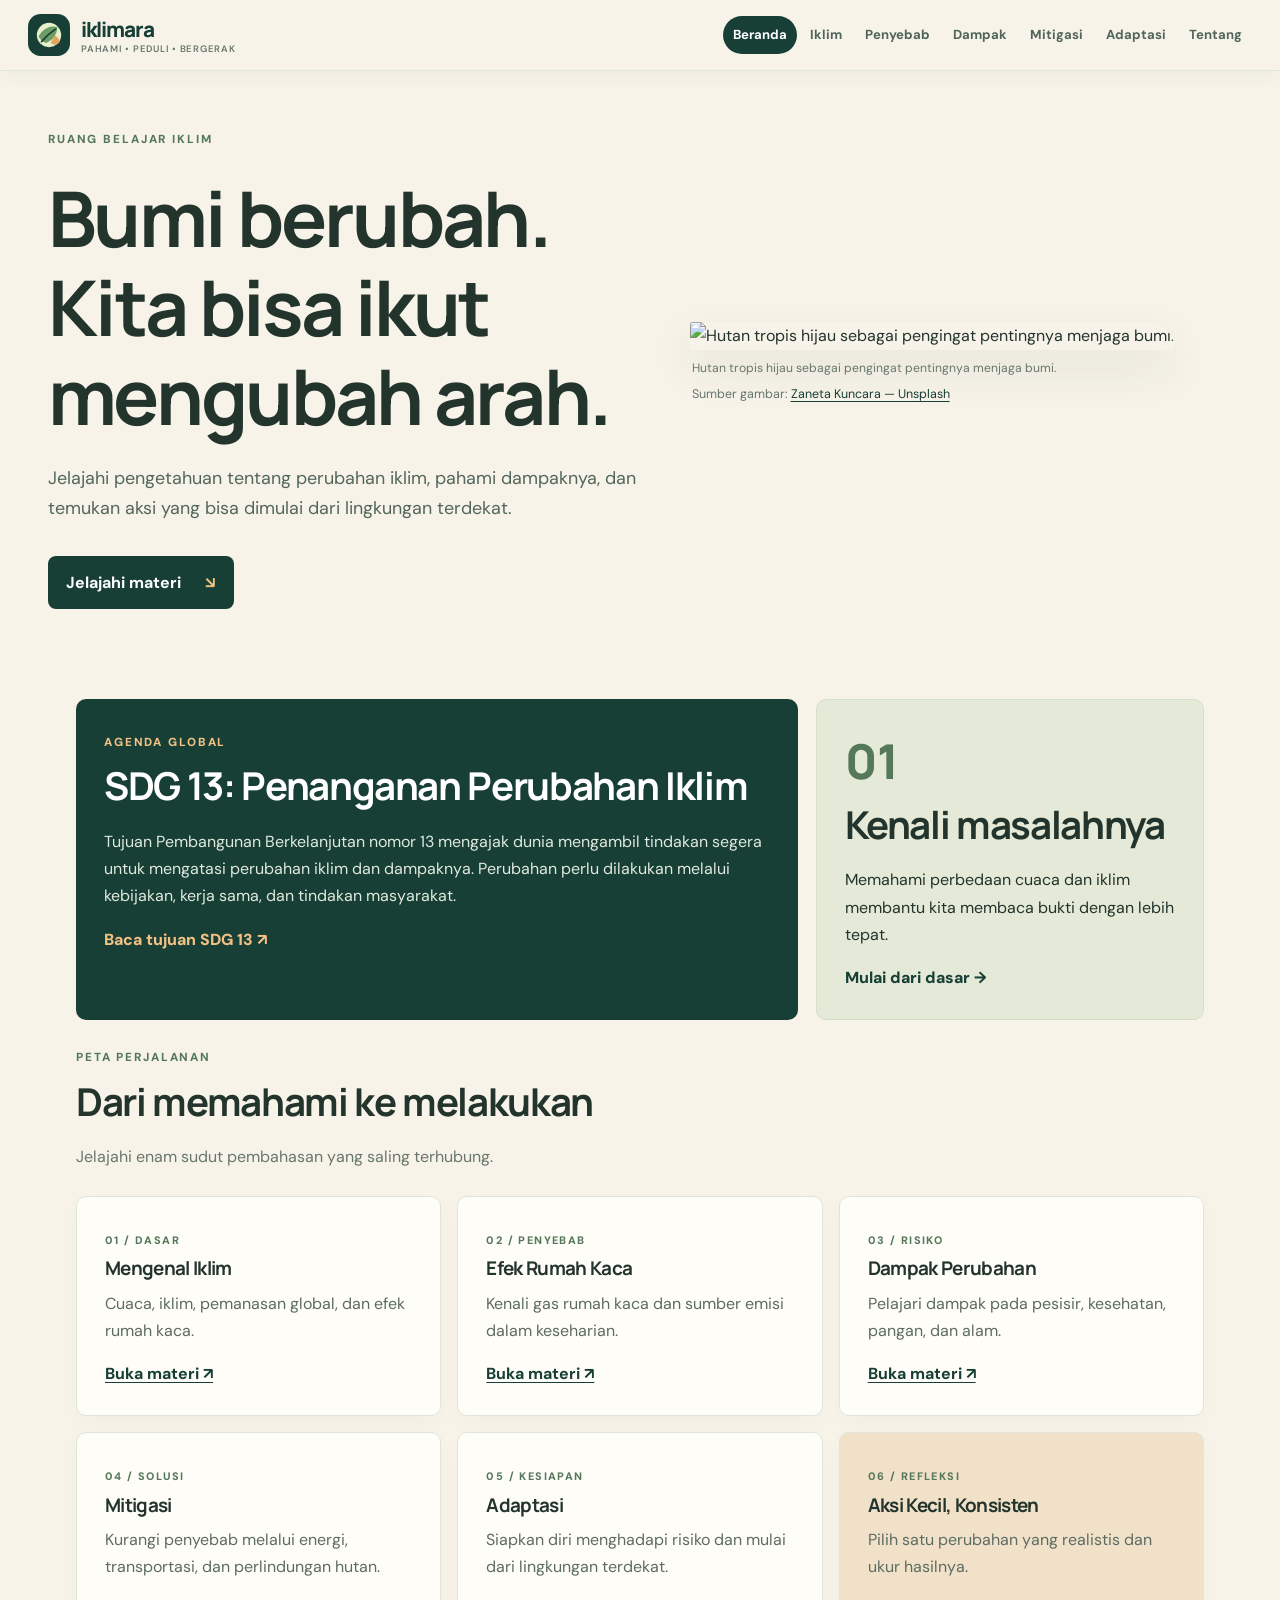
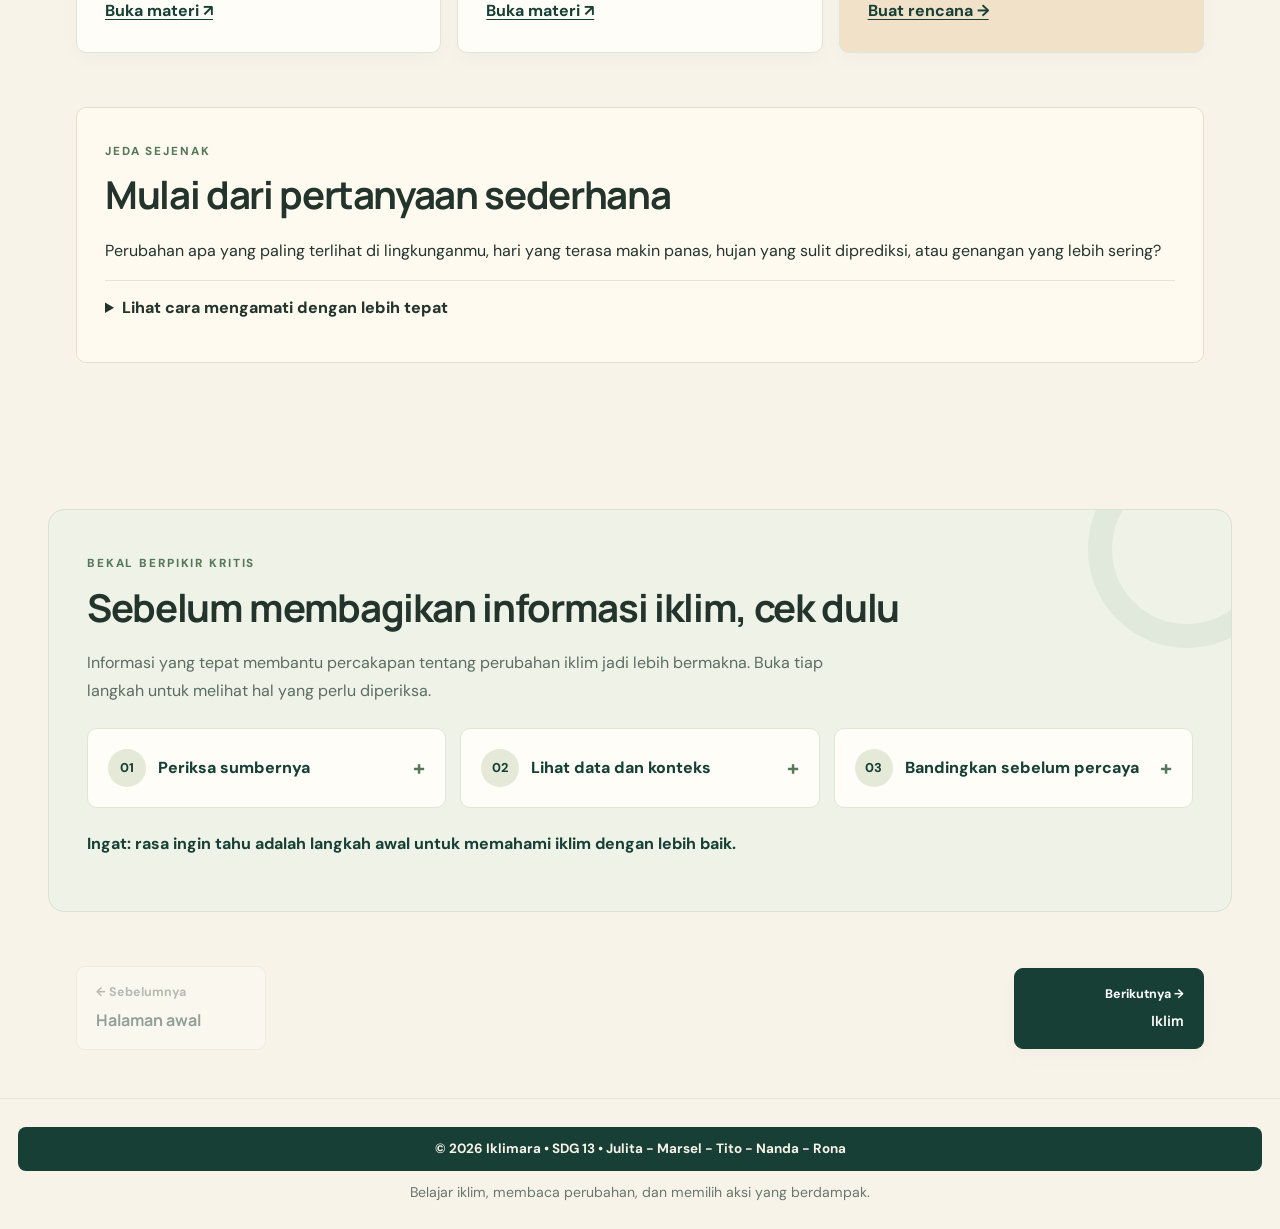
==== index.html @ 3a6c2ba5 "Add files via upload" ====
<!DOCTYPE html>
<html lang="id">
 <head>
  <meta charset="utf-8"/>
  <meta content="width=device-width, initial-scale=1" name="viewport"/>
  <meta content="Iklimara, ruang belajar perubahan iklim dan aksi iklim." name="description"/>
  <title>
   Bumi berubah. Kita bisa ikut mengubah arah. &mdash; Iklimara
  </title>
  <link href="css/index.css" rel="stylesheet"/>
 </head>
 <body>
  <header class="topbar">
   <a class="brand" href="index.html">
    <img alt="Logo Iklimara" src="images/logo.svg"/>
    <span>
     iklimara
     <small>
      pahami &bull; peduli &bull; bergerak
     </small>
    </span>
   </a>
<button class="mobile-menu-toggle" type="button" aria-label="Buka menu navigasi" aria-expanded="false">
    <span></span><span></span><span></span>
   </button>
   <nav aria-label="Navigasi utama">
    <a class="active" href="index.html">
     Beranda
    </a>
    <a class="" href="iklim.html">
     Iklim
    </a>
    <a class="" href="penyebab.html">
     Penyebab
    </a>
    <a class="" href="dampak.html">
     Dampak
    </a>
    <a class="" href="mitigasi.html">
     Mitigasi
    </a>
    <a class="" href="adaptasi.html">
     Adaptasi
    </a>
    <a class="" href="tentang.html">
     Tentang
    </a>
   </nav>
  </header>
  <main>
   <section class="hero">
    <div class="hero-copy">
     <p class="eyebrow">
      RUANG BELAJAR IKLIM
     </p>
     <h1>
      Bumi berubah. Kita bisa ikut mengubah arah.
     </h1>
     <p class="lead">
      Jelajahi pengetahuan tentang perubahan iklim, pahami dampaknya, dan temukan aksi yang bisa dimulai dari lingkungan terdekat.
     </p>
     <a class="button" href="#mulai">
      Jelajahi materi
      <span>
       &searrow;
      </span>
     </a>
    </div>
    <figure class="hero-image">
     <img alt="Hutan tropis hijau sebagai pengingat pentingnya menjaga bumi." src="https://images.unsplash.com/photo-1743776469194-464913c8d604?auto=format&fit=crop&fm=jpg&q=80&w=1600"/>
     <figcaption>
      Hutan tropis hijau sebagai pengingat pentingnya menjaga bumi.
     
        <span class="image-source">Sumber gambar: <a href="https://unsplash.com/photos/sunlight-filters-through-lush-green-foliage-nmkASjsP1uU" target="_blank" rel="noopener noreferrer">Zaneta Kuncara — Unsplash</a></span>
      </figcaption>
    </figure>
   </section>
   <div class="content" id="mulai">
    <section class="intro-grid">
     <article class="feature-card dark">
      <p class="eyebrow">
       AGENDA GLOBAL
      </p>
      <h2>
       SDG 13: Penanganan Perubahan Iklim
      </h2>
      <p>
       Tujuan Pembangunan Berkelanjutan nomor 13 mengajak dunia mengambil tindakan segera untuk mengatasi perubahan iklim dan dampaknya. Perubahan perlu dilakukan melalui kebijakan, kerja sama, dan tindakan masyarakat.
      </p>
      <a class="text-link" href="https://sdgs.un.org/goals/goal13" rel="noopener" target="_blank">
       Baca tujuan SDG 13 &nearrow;
      </a>
     </article>
     <article class="quote-card">
      <span class="big-number">
       01
      </span>
      <h2>
       Kenali masalahnya
      </h2>
      <p>
       Memahami perbedaan cuaca dan iklim membantu kita membaca bukti dengan lebih tepat.
      </p>
      <a class="text-link" href="iklim.html">
       Mulai dari dasar &rarr;
      </a>
     </article>
    </section>
    <section class="section">
     <div class="section-heading">
      <p class="eyebrow">
       PETA PERJALANAN
      </p>
      <h2>
       Dari memahami ke melakukan
      </h2>
      <p>
       Jelajahi enam sudut pembahasan yang saling terhubung.
      </p>
     </div>
     <div class="cards three">
      <article class="mini-card">
       <span>
        01 / DASAR
       </span>
       <h3>
        Mengenal Iklim
       </h3>
       <p>
        Cuaca, iklim, pemanasan global, dan efek rumah kaca.
       </p>
       <a href="iklim.html">
        Buka materi &nearrow;
       </a>
      </article>
      <article class="mini-card">
       <span>
        02 / PENYEBAB
       </span>
       <h3>
        Efek Rumah Kaca
       </h3>
       <p>
        Kenali gas rumah kaca dan sumber emisi dalam keseharian.
       </p>
       <a href="penyebab.html">
        Buka materi &nearrow;
       </a>
      </article>
      <article class="mini-card">
       <span>
        03 / RISIKO
       </span>
       <h3>
        Dampak Perubahan
       </h3>
       <p>
        Pelajari dampak pada pesisir, kesehatan, pangan, dan alam.
       </p>
       <a href="dampak.html">
        Buka materi &nearrow;
       </a>
      </article>
      <article class="mini-card">
       <span>
        04 / SOLUSI
       </span>
       <h3>
        Mitigasi
       </h3>
       <p>
        Kurangi penyebab melalui energi, transportasi, dan perlindungan hutan.
       </p>
       <a href="mitigasi.html">
        Buka materi &nearrow;
       </a>
      </article>
      <article class="mini-card">
       <span>
        05 / KESIAPAN
       </span>
       <h3>
        Adaptasi
       </h3>
       <p>
        Siapkan diri menghadapi risiko dan mulai dari lingkungan terdekat.
       </p>
       <a href="adaptasi.html">
        Buka materi &nearrow;
       </a>
      </article>
      <article class="mini-card accent">
       <span>
        06 / REFLEKSI
       </span>
       <h3>
        Aksi Kecil, Konsisten
       </h3>
       <p>
        Pilih satu perubahan yang realistis dan ukur hasilnya.
       </p>
       <a href="adaptasi.html#tujuh-hari">
        Buat rencana &rarr;
       </a>
      </article>
     </div>
    </section>
    <section class="section reflection">
     <p class="eyebrow">
      JEDA SEJENAK
     </p>
     <h2>
      Mulai dari pertanyaan sederhana
     </h2>
     <p>
      Perubahan apa yang paling terlihat di lingkunganmu, hari yang terasa makin panas, hujan yang sulit diprediksi, atau genangan yang lebih sering?
     </p>
     <details>
      <summary>
       Lihat cara mengamati dengan lebih tepat
      </summary>
      <p>
       Catat kejadian, waktu, dan lokasi secara konsisten. Satu kejadian cuaca belum membuktikan perubahan iklim; pola jangka panjang dan data pengamatan diperlukan untuk menilainya.
      </p>
     </details>
    </section>
   </div>
   <section aria-labelledby="cek-fakta" class="section interactive-feature fact-check-feature">
    <p class="eyebrow">BEKAL BERPIKIR KRITIS</p>
    <h2 id="cek-fakta">Sebelum membagikan informasi iklim, cek dulu</h2>
    <p class="feature-intro">Informasi yang tepat membantu percakapan tentang perubahan iklim jadi lebih bermakna. Buka tiap langkah untuk melihat hal yang perlu diperiksa.</p>
    <div class="fact-check-grid">
     <details class="fact-check-card">
      <summary><span>01</span> Periksa sumbernya</summary>
      <p>Pastikan informasi berasal dari lembaga, peneliti, atau media yang jelas. Buka sumber asli jika tautannya tersedia, bukan hanya membaca judul atau potongan unggahan.</p>
     </details>
     <details class="fact-check-card">
      <summary><span>02</span> Lihat data dan konteks</summary>
      <p>Perhatikan tanggal, lokasi, rentang waktu, dan data yang digunakan. Satu hari yang sangat panas atau satu hujan ekstrem saja tidak cukup untuk membuktikan tren iklim jangka panjang.</p>
     </details>
     <details class="fact-check-card">
      <summary><span>03</span> Bandingkan sebelum percaya</summary>
      <p>Cari penjelasan dari lebih dari satu sumber tepercaya. Bedakan hasil pengamatan, pendapat, dan klaim yang belum didukung bukti.</p>
     </details>
    </div>
    <p class="fact-check-note">Ingat: rasa ingin tahu adalah langkah awal untuk memahami iklim dengan lebih baik.</p>
   </section>
   <nav aria-label="Navigasi halaman" class="page-navigation">
    <span aria-disabled="true" class="page-nav-link previous disabled">
     <span>
      &larr; Sebelumnya
     </span>
     <strong>
      Halaman awal
     </strong>
    </span>
    <a class="page-nav-link next" href="iklim.html">
     <span>
      Berikutnya &rarr;
     </span>
     <strong>
      Iklim
     </strong>
    </a>
   </nav>
  </main>
  <footer>
   <p class="copyright">
    &copy; 2026 Iklimara &bull; SDG 13 &bull; Julita - Marsel - Tito - Nanda - Rona
   </p>
   <p class="footer-tagline">Belajar iklim, membaca perubahan, dan memilih aksi yang berdampak.</p>
  </footer>
 
  <button class="scroll-menu-toggle" type="button" aria-label="Buka menu navigasi" aria-expanded="false">
    <span></span><span></span><span></span>
  </button>
  <nav class="scroll-menu-panel" aria-label="Menu navigasi cepat">
    <a href="index.html">Beranda</a>
    <a href="iklim.html">Iklim</a>
    <a href="penyebab.html">Penyebab</a>
    <a href="dampak.html">Dampak</a>
    <a href="mitigasi.html">Mitigasi</a>
    <a href="adaptasi.html">Adaptasi</a>
    <a href="tentang.html">Tentang</a>
  </nav>
  <script>
    (function () {
      const mobileToggle = document.querySelector('.mobile-menu-toggle');
      const topbar = document.querySelector('.topbar');
      if (!mobileToggle || !topbar) return;
      mobileToggle.addEventListener('click', function () {
        const open = topbar.classList.toggle('mobile-menu-open');
        mobileToggle.setAttribute('aria-expanded', String(open));
        mobileToggle.setAttribute('aria-label', open ? 'Tutup menu navigasi' : 'Buka menu navigasi');
      });
      topbar.querySelectorAll('nav[aria-label="Navigasi utama"] a').forEach(function (link) {
        link.addEventListener('click', function () {
          topbar.classList.remove('mobile-menu-open');
          mobileToggle.setAttribute('aria-expanded', 'false');
        });
      });
    }());
  </script>
  <script>
    (function () {
      const toggle = document.querySelector('.scroll-menu-toggle');
      const panel = document.querySelector('.scroll-menu-panel');
      if (!toggle || !panel) return;
      function updateScrollMenu() {
        document.body.classList.toggle('has-scrolled', window.scrollY > 180);
        if (window.scrollY <= 180) { panel.classList.remove('is-open'); toggle.setAttribute('aria-expanded', 'false'); }
      }
      toggle.addEventListener('click', function () {
        const open = panel.classList.toggle('is-open');
        toggle.setAttribute('aria-expanded', String(open));
      });
      window.addEventListener('scroll', updateScrollMenu, { passive: true });
      updateScrollMenu();
    }());
  </script>

</body>
</html>
---- css/index.css ----
@import url('https://fonts.googleapis.com/css2?family=DM+Sans:wght@400;500;600;700&family=Manrope:wght@400;500;600;700;800&display=swap');
:root{--forest:#173f35;--moss:#55785b;--sage:#dce6d0;--cream:#f7f3e9;--paper:#fffdf8;--ink:#23342d;--muted:#68776d;--orange:#df9b55;--line:#dfe5d9;--shadow:0 18px 45px rgba(29,60,47,.09)}*{box-sizing:border-box}html{scroll-behavior:smooth}body{margin:0;background:var(--cream);color:var(--ink);font-family:'DM Sans',sans-serif;line-height:1.7}h1,h2,h3{font-family:Manrope,sans-serif;line-height:1.16;letter-spacing:-.035em}h1{font-size:clamp(2.8rem,6vw,5.4rem);max-width:760px;margin:.3em 0}h2{font-size:clamp(1.7rem,3vw,2.65rem);margin:.25em 0 .5em}h3{font-size:1.18rem;margin:.35em 0 .5em}p{margin:.5em 0 1em}a{color:var(--forest);text-underline-offset:3px}.topbar{max-width:1240px;margin:auto;padding:20px 28px;display:flex;align-items:center;justify-content:space-between;gap:24px}.brand{display:flex;align-items:center;gap:11px;text-decoration:none;color:var(--forest);font:800 1.3rem Manrope,sans-serif;letter-spacing:-.05em}.brand img{width:46px;height:46px}.brand small{display:block;font:600 .59rem 'DM Sans',sans-serif;letter-spacing:.08em;text-transform:uppercase;color:var(--muted)}nav{display:flex;align-items:center;gap:5px;flex-wrap:wrap}nav a{padding:9px 13px;border-radius:999px;text-decoration:none;font-size:.88rem;font-weight:700;color:#50645a}nav a:hover,nav a.active{background:var(--forest);color:#fff}.hero{max-width:1240px;margin:18px auto 42px;padding:35px 28px 48px;display:grid;grid-template-columns:1.05fr .95fr;align-items:center;gap:42px}.eyebrow{font-size:.73rem;font-weight:800;letter-spacing:.16em;text-transform:uppercase;color:var(--moss)}.lead{font-size:1.12rem;color:#53665b;max-width:620px}.button{display:inline-flex;gap:24px;align-items:center;background:var(--forest);color:#fff;text-decoration:none;padding:13px 18px;border-radius:8px;font-weight:700;margin-top:14px}.button span{color:#f0c17d}.hero-image{margin:0;position:relative}.hero-image img{width:100%;height:410px;object-fit:cover;border-radius:10px 100px 10px 10px;box-shadow:var(--shadow)}figcaption{font-size:.76rem;color:var(--muted);padding:8px 2px}.content{max-width:1184px;margin:0 auto;padding:0 28px 64px}.section{margin:28px 0 54px}.section-heading{max-width:740px;margin-bottom:25px}.section-heading>p:last-child{color:var(--muted)}.intro-grid{display:grid;grid-template-columns:1.3fr .7fr;gap:18px}.feature-card,.quote-card,.mini-card,.reflection,.plan{padding:28px;border-radius:10px}.dark{background:var(--forest);color:#fff}.dark .eyebrow,.dark .text-link{color:#f2c184}.dark p{color:#e0e9dd}.quote-card{background:#e4ead7;border:1px solid #d4dfc7}.big-number{font:800 3rem Manrope;color:var(--moss)}.text-link{font-weight:800;text-decoration:none}.cards{display:grid;gap:16px}.three{grid-template-columns:repeat(3,minmax(0,1fr))}.two{grid-template-columns:repeat(2,minmax(0,1fr))}.mini-card{background:var(--paper);border:1px solid var(--line);box-shadow:0 7px 20px rgba(25,60,43,.025)}.mini-card>span{font-size:.68rem;letter-spacing:.13em;color:var(--moss);font-weight:800}.mini-card p{color:#5d6c62}.mini-card a{font-weight:700}.accent{background:#f0e1c8}.stats{display:grid;grid-template-columns:repeat(3,1fr);background:#e3e9da;border-radius:10px;padding:28px;gap:25px}.stats div{display:flex;flex-direction:column}.stats strong{font:800 2rem Manrope;color:var(--forest)}.stats span{line-height:1.45}.stats small{color:var(--muted);margin-top:9px}.reflection{background:#fffaf0;border:1px solid #e8ddc9}.reflection h2{max-width:700px}.reflection details{border-top:1px solid var(--line);padding:13px 0}.reflection summary{font-weight:800;cursor:pointer}.reflection details p{margin:12px 0 2px;color:#5b6a60}.prose{max-width:880px}.prose p{font-size:1.04rem}.source,.note{font-size:.88rem;color:var(--muted);border-left:3px solid var(--orange);padding-left:13px}.split{display:grid;grid-template-columns:1fr 1fr;gap:40px;align-items:start}.process{display:grid;gap:10px}.process div{display:flex;align-items:center;gap:15px;padding:16px;background:var(--paper);border:1px solid var(--line);border-radius:8px}.process b{display:grid;place-items:center;background:var(--forest);color:#fff;border-radius:50%;width:38px;height:38px;flex-shrink:0}.stack{display:grid;gap:12px}.stack article{padding:17px 20px;background:var(--paper);border-left:3px solid var(--moss);border-radius:4px}.stack p{margin-bottom:0}.checklist,.days{display:grid;gap:10px;margin:20px 0}.checklist label,.days label{display:flex;gap:12px;align-items:flex-start;padding:13px 15px;background:var(--paper);border:1px solid var(--line);border-radius:7px;cursor:pointer}.checklist input,.days input{margin-top:7px;accent-color:var(--forest);width:17px;height:17px;flex-shrink:0}.days label{padding:17px}.days span{display:grid}.days small{color:var(--muted);font-size:.92rem}.plan{background:#e4eadb}.references{padding-left:25px}.references li{padding:12px 0;border-bottom:1px solid var(--line)}.references li a{display:inline-block;margin-left:7px;font-weight:700}ul{padding-left:19px}li{padding:3px 0}footer{border-top:1px solid var(--line);padding:30px max(28px,calc((100% - 1184px)/2));display:flex;justify-content:space-between;gap:30px;color:var(--muted);font-size:.88rem}footer b{font:800 1.2rem Manrope;color:var(--forest)}footer p{margin:.25em 0}@media(max-width:900px){.topbar{align-items:flex-start;flex-direction:column}.hero{grid-template-columns:1fr;gap:20px;padding-top:15px}.hero-image img{height:340px}.three{grid-template-columns:repeat(2,minmax(0,1fr))}.intro-grid,.split{grid-template-columns:1fr}.stats{grid-template-columns:1fr}.stats div{border-bottom:1px solid #ccd7c6;padding-bottom:15px}.stats div:last-child{border:0;padding:0}}@media(max-width:560px){.topbar{padding:16px}.topbar nav{gap:3px}nav a{font-size:.78rem;padding:7px 9px}.hero{padding:10px 18px 28px;margin-top:8px}.hero-image img{height:270px;border-radius:8px 65px 8px 8px}.content{padding:0 18px 35px}.three,.two{grid-template-columns:1fr}.feature-card,.quote-card,.mini-card,.reflection,.plan{padding:21px}footer{padding:25px 18px;flex-direction:column;gap:8px}h1{font-size:2.8rem}.stats{padding:22px}}

.page-navigation{max-width:1184px;margin:0 auto;padding:0 28px 48px;display:flex;justify-content:space-between;gap:18px}
.page-nav-link{display:flex;flex-direction:column;gap:4px;min-width:190px;padding:15px 19px;border:1px solid var(--line);border-radius:9px;background:var(--paper);text-decoration:none;box-shadow:0 7px 20px rgba(25,60,43,.025);transition:transform .18s ease,background .18s ease}
.page-nav-link span{font-size:.78rem;color:var(--muted);font-weight:700}.page-nav-link strong{font-family:Manrope,sans-serif;color:var(--forest)}
.page-nav-link.next{margin-left:auto;text-align:right;background:var(--forest);border-color:var(--forest)}.page-nav-link.next span,.page-nav-link.next strong{color:#fff}.page-nav-link:hover:not(.disabled){transform:translateY(-2px)}.page-nav-link.disabled{opacity:.45;box-shadow:none}
@media(max-width:560px){.page-navigation{padding:0 18px 34px;gap:10px}.page-nav-link{min-width:0;flex:1;padding:12px}.page-nav-link span{font-size:.7rem}.page-nav-link strong{font-size:.9rem}}

.interactive-feature{max-width:1184px;margin:28px auto 54px;padding:clamp(22px,4vw,38px);background:#eef2e7;border:1px solid #d9e3d2;border-radius:16px;position:relative;overflow:hidden}
.interactive-feature:after{content:"";position:absolute;width:150px;height:150px;border:24px solid rgba(85,120,91,.08);border-radius:50%;right:-55px;top:-60px;pointer-events:none}
.feature-intro{max-width:720px;color:var(--muted);margin-bottom:22px}
.journey-card{display:flex;flex-direction:column;align-items:flex-start;gap:6px;background:var(--paper);padding:22px;border:1px solid var(--line);border-radius:12px;text-decoration:none;transition:transform .18s ease,border-color .18s ease;min-height:190px}
.journey-card:hover,.journey-card:focus-visible{transform:translateY(-4px);border-color:var(--moss);outline-offset:3px}
.journey-card>span{display:grid;place-items:center;width:34px;height:34px;border-radius:50%;background:var(--forest);color:#fff;font-weight:800;font-size:.8rem}
.journey-card h3{color:var(--forest);margin:.35em 0}
.journey-card p{color:var(--muted);margin:0 0 8px}
.journey-card b{margin-top:auto;font-size:.88rem;color:var(--moss)}
.accordion-grid{display:grid;grid-template-columns:repeat(2,minmax(0,1fr));gap:12px;margin-top:20px}
.info-accordion{background:var(--paper);border:1px solid var(--line);border-radius:10px;padding:0 18px;align-self:start;transition:border-color .18s ease}
.info-accordion[open]{border-color:var(--moss);box-shadow:0 8px 24px rgba(25,60,43,.05)}
.info-accordion summary{cursor:pointer;list-style:none;font-weight:800;padding:17px 25px 17px 0;position:relative;color:var(--forest)}
.info-accordion summary::-webkit-details-marker{display:none}
.info-accordion summary:after{content:"+";position:absolute;right:0;top:14px;font-size:1.3rem;color:var(--moss)}
.info-accordion[open] summary:after{content:"−"}
.info-accordion summary:focus-visible{outline:3px solid var(--orange);outline-offset:3px;border-radius:4px}
.info-accordion p{border-top:1px solid var(--line);padding-top:13px;color:#5d6c62;margin:0 0 17px}
@media(max-width:650px){.accordion-grid{grid-template-columns:1fr}.journey-card{min-height:0}.interactive-feature{padding:22px}}

.fact-check-feature{max-width:1184px;margin:28px auto 54px;padding:clamp(22px,4vw,38px);background:#eef2e7;border:1px solid #d9e3d2;border-radius:16px;position:relative;overflow:hidden}
.fact-check-feature:after{content:"";position:absolute;width:150px;height:150px;border:24px solid rgba(85,120,91,.08);border-radius:50%;right:-55px;top:-60px;pointer-events:none}
.fact-check-feature .feature-intro{max-width:760px;color:#5d6c62}
.fact-check-grid{display:grid;grid-template-columns:repeat(3,minmax(0,1fr));gap:14px;margin-top:24px}
.fact-check-card{align-self:start;background:#fffdf8;border:1px solid #dfe5d9;border-radius:10px;padding:20px;position:relative;z-index:1}
.fact-check-card summary{cursor:pointer;list-style:none;font-weight:800;color:var(--forest);display:flex;align-items:center;gap:12px}
.fact-check-card summary::-webkit-details-marker{display:none}
.fact-check-card summary:after{content:"+";margin-left:auto;font-size:1.3rem;color:var(--moss)}
.fact-check-card[open] summary:after{content:"−"}
.fact-check-card summary span{display:grid;place-items:center;width:38px;height:38px;flex:0 0 38px;border-radius:50%;background:#e4ead7;color:var(--forest);font-size:.8rem}
.fact-check-card p{margin:16px 0 2px;color:#5d6c62;font-size:.95rem}
.fact-check-note{margin-top:22px;font-weight:700;color:var(--forest)}
@media(max-width:900px){.fact-check-grid{grid-template-columns:1fr 1fr}}
@media(max-width:650px){.fact-check-grid{grid-template-columns:1fr}.fact-check-feature{margin:28px 18px 45px;padding:22px}}

.menu-toggle{display:none}
.hamburger{display:none}
@media(max-width:768px){
  .topbar{position:relative;display:flex;flex-direction:row;align-items:center;justify-content:space-between;gap:12px;padding:14px 18px}
  .topbar .brand{min-width:0}
  .topbar .brand img{width:40px;height:40px}
  .hamburger{display:flex;flex-direction:column;justify-content:center;gap:5px;width:44px;height:44px;padding:10px;cursor:pointer;border:1px solid var(--line);border-radius:9px;background:var(--paper);z-index:1002;flex:0 0 auto}
  .hamburger span{display:block;width:22px;height:2px;background:var(--forest);border-radius:2px;transition:transform .2s ease,opacity .2s ease}
  .topbar nav{display:none;position:absolute;top:calc(100% - 2px);right:18px;left:18px;flex-direction:column;align-items:stretch;gap:4px;padding:12px;background:var(--paper);border:1px solid var(--line);border-radius:12px;box-shadow:0 12px 28px rgba(25,60,43,.14);z-index:1001}
  .topbar nav a{display:block;width:100%;padding:12px 14px;border-radius:7px;font-size:.92rem}
  .menu-toggle:checked ~ nav{display:flex}
  .menu-toggle:checked + .hamburger span:nth-child(1){transform:translateY(7px) rotate(45deg)}
  .menu-toggle:checked + .hamburger span:nth-child(2){opacity:0}
  .menu-toggle:checked + .hamburger span:nth-child(3){transform:translateY(-7px) rotate(-45deg)}
  .menu-toggle:focus-visible + .hamburger{outline:3px solid #8aa77c;outline-offset:3px}
}

.topbar{
  position:sticky;top:0;z-index:1000;
  max-width:none;width:100%;margin:0;padding:14px max(28px,calc((100% - 1240px)/2));
  background:var(--cream);border-bottom:1px solid rgba(223,229,217,.85);
  box-shadow:0 5px 18px rgba(29,60,47,.045);
  display:flex;flex-direction:row;align-items:center;justify-content:space-between;gap:18px;
}
.topbar .brand{flex:0 0 auto}
.topbar .brand img{width:42px;height:42px}
.menu-toggle{display:none}
.hamburger{display:none}
.topbar nav{display:flex;position:static;flex-direction:row;align-items:center;justify-content:flex-end;flex-wrap:wrap;gap:3px;min-width:0;max-width:none;padding:0;border:0;background:transparent;box-shadow:none}
.topbar nav a{display:block;width:auto;padding:8px 10px;border-radius:999px;font-size:.82rem;white-space:nowrap}
.copyright{max-width:620px;text-align:right}
@media(max-width:1100px){
  .topbar{padding:12px 22px;gap:10px}
  .topbar nav{gap:1px}
  .topbar nav a{font-size:.76rem;padding:7px 8px}
  .topbar .brand{font-size:1.15rem}
  .topbar .brand img{width:38px;height:38px}
}
@media(max-width:900px){
  .topbar{padding:12px 18px;position:sticky;align-items:center;flex-direction:row}
  .topbar .brand{min-width:0}
  .topbar .brand img{width:40px;height:40px}
  .hamburger{display:flex;flex-direction:column;justify-content:center;align-items:center;gap:5px;width:44px;height:44px;padding:10px;cursor:pointer;border:1px solid var(--line);border-radius:9px;background:var(--paper);z-index:1002;flex:0 0 auto}
  .hamburger span{display:block;width:22px;height:2px;background:var(--forest);border-radius:2px;transition:transform .2s ease,opacity .2s ease}
  .topbar nav{display:none;position:absolute;top:calc(100% - 2px);right:18px;left:18px;flex-direction:column;align-items:stretch;gap:4px;padding:12px;background:var(--paper);border:1px solid var(--line);border-radius:12px;box-shadow:0 12px 28px rgba(25,60,43,.14);z-index:1001}
  .topbar nav a{display:block;width:100%;padding:12px 14px;border-radius:7px;font-size:.92rem;white-space:normal}
  .menu-toggle:checked ~ nav{display:flex}
  .menu-toggle:checked + .hamburger span:nth-child(1){transform:translateY(7px) rotate(45deg)}
  .menu-toggle:checked + .hamburger span:nth-child(2){opacity:0}
  .menu-toggle:checked + .hamburger span:nth-child(3){transform:translateY(-7px) rotate(-45deg)}
  .menu-toggle:focus-visible + .hamburger{outline:3px solid #8aa77c;outline-offset:3px}
  .copyright{text-align:left}
}
@media(max-width:560px){.topbar{padding:12px 16px}.copyright{overflow-wrap:anywhere}}

footer{
  display:flex;flex-direction:column;align-items:center;justify-content:center;
  gap:10px;text-align:center;padding:28px 18px 24px;
}
footer .copyright{
  order:0;width:100%;max-width:none;box-sizing:border-box;margin:0 auto;padding:11px 20px;
  background:var(--forest);color:var(--cream);border-radius:8px;
  text-align:center;font-size:.84rem;font-weight:700;line-height:1.6;
}
footer .footer-tagline{
  order:1;margin:0;text-align:center;color:var(--muted);font-size:.88rem;
}
@media(max-width:560px){footer{align-items:center;text-align:center}footer .copyright{width:100%;max-width:none;padding:11px 13px}}

.topbar{position:relative;top:auto;z-index:10}
.topbar .menu-toggle,.topbar .hamburger{display:none!important}
.scroll-menu-toggle{position:fixed;right:22px;top:18px;z-index:2000;display:flex;flex-direction:column;justify-content:center;align-items:center;gap:5px;width:46px;height:46px;padding:10px;border:1px solid var(--line);border-radius:10px;background:var(--paper);box-shadow:0 6px 20px rgba(25,60,43,.16);cursor:pointer;opacity:0;visibility:hidden;pointer-events:none;transition:opacity .18s ease,visibility .18s ease}
.scroll-menu-toggle span{display:block;width:22px;height:2px;background:var(--forest);border-radius:2px}
body.has-scrolled .scroll-menu-toggle{opacity:1;visibility:visible;pointer-events:auto}
.scroll-menu-panel{position:fixed;right:22px;top:72px;z-index:1999;display:none;flex-direction:column;gap:4px;min-width:190px;padding:12px;background:var(--paper);border:1px solid var(--line);border-radius:12px;box-shadow:0 12px 28px rgba(25,60,43,.18)}
.scroll-menu-panel.is-open{display:flex}
.scroll-menu-panel a{padding:10px 12px;color:var(--forest);text-decoration:none;border-radius:7px;font-size:.9rem}
.scroll-menu-panel a:hover,.scroll-menu-panel a:focus{background:#e8eee2}
@media(max-width:900px){.topbar{position:relative;flex-wrap:wrap}.topbar nav{display:flex;position:static;flex-direction:row;flex-wrap:wrap}.scroll-menu-toggle{right:16px;top:14px}.scroll-menu-panel{right:16px;top:68px}}

@media (max-width: 900px) {
  .topbar {
    display: flex;
    flex-direction: row;
    flex-wrap: wrap;
    align-items: center;
    gap: 10px;
  }
  .topbar .brand { flex: 0 0 auto; }
  .topbar nav {
    display: flex !important;
    flex: 1 0 100%;
    width: 100%;
    max-width: 100%;
    min-width: 0;
    flex-direction: row;
    flex-wrap: nowrap !important;
    justify-content: flex-start;
    align-items: center;
    gap: 6px;
    overflow-x: auto;
    overflow-y: hidden;
    padding: 4px 0 8px;
    white-space: nowrap;
    -webkit-overflow-scrolling: touch;
    scrollbar-width: thin;
  }
  .topbar nav a {
    display: inline-flex;
    flex: 0 0 auto;
    width: auto;
    white-space: nowrap;
    padding: 9px 13px;
    font-size: .86rem;
  }
  .topbar .hamburger, .topbar .menu-toggle { display: none !important; }
}
@media (max-width: 560px) {
  .topbar { padding: 10px 14px; }
  .topbar nav { gap: 5px; margin-top: 2px; }
  .topbar nav a { padding: 8px 12px; font-size: .82rem; }
}

.mobile-menu-toggle{display:none}
@media(max-width:900px){
  .topbar{position:relative;display:flex;flex-direction:row;align-items:center;flex-wrap:wrap;gap:10px;padding:10px 14px}
  .topbar .brand{order:1;flex:1 1 auto;min-width:0}
  .mobile-menu-toggle{order:0;display:flex;flex-direction:column;justify-content:center;align-items:center;gap:5px;width:42px;height:42px;padding:9px;border:1px solid var(--line);border-radius:9px;background:var(--paper);cursor:pointer;flex:0 0 auto}
  .mobile-menu-toggle span{display:block;width:22px;height:2px;border-radius:2px;background:var(--forest)}
  .topbar nav[aria-label="Navigasi utama"]{display:none!important;order:2;flex:1 0 100%;width:100%;max-width:100%;min-width:0;flex-direction:column!important;flex-wrap:nowrap!important;align-items:stretch!important;gap:4px!important;overflow:visible;padding:10px;background:var(--paper);border:1px solid var(--line);border-radius:10px;box-shadow:0 8px 22px rgba(25,60,43,.12)}
  .topbar.mobile-menu-open nav[aria-label="Navigasi utama"]{display:flex!important}
  .topbar nav[aria-label="Navigasi utama"] a{display:block;flex:none;width:100%;padding:10px 12px;white-space:normal;text-align:left}
  .scroll-menu-toggle{right:14px;top:14px}
  .scroll-menu-panel{right:14px;top:66px}
}
@media(min-width:901px){.mobile-menu-toggle{display:none!important}.topbar nav[aria-label="Navigasi utama"]{display:flex!important}}
.image-source{font-size:.76rem;color:var(--muted);margin-top:5px}

.image-source {
  display: block;
  margin-top: 0.4rem;
  color: #66766f;
  font-size: 0.78rem;
  line-height: 1.45;
  text-align: left;
}

@media (max-width: 900px) {
  .topbar nav[aria-label="Navigasi utama"] {
    display: none !important;
    order: 3;
    flex: 0 0 auto;
    width: max-content;
    max-width: calc(100vw - 28px);
    min-width: 0;
    position: absolute;
    top: calc(100% - 2px);
    left: 14px;
    right: auto;
    flex-direction: row !important;
    flex-wrap: wrap !important;
    gap: 4px !important;
    padding: 8px;
    border: 1px solid var(--line);
    border-radius: 10px;
    background: var(--paper);
    box-shadow: 0 8px 22px rgba(25,60,43,.14);
    z-index: 1001;
  }
  .topbar.mobile-menu-open nav[aria-label="Navigasi utama"] { display: flex !important; }
  .topbar nav[aria-label="Navigasi utama"] a {
    display: block;
    flex: 0 0 calc(50% - 2px);
    width: auto;
    padding: 8px 10px;
    font-size: .82rem;
    line-height: 1.25;
    white-space: normal;
    text-align: left;
  }
  .topbar { position: relative; }
}
@media (max-width: 380px) {
  .topbar nav[aria-label="Navigasi utama"] a { flex-basis: 100%; }
}
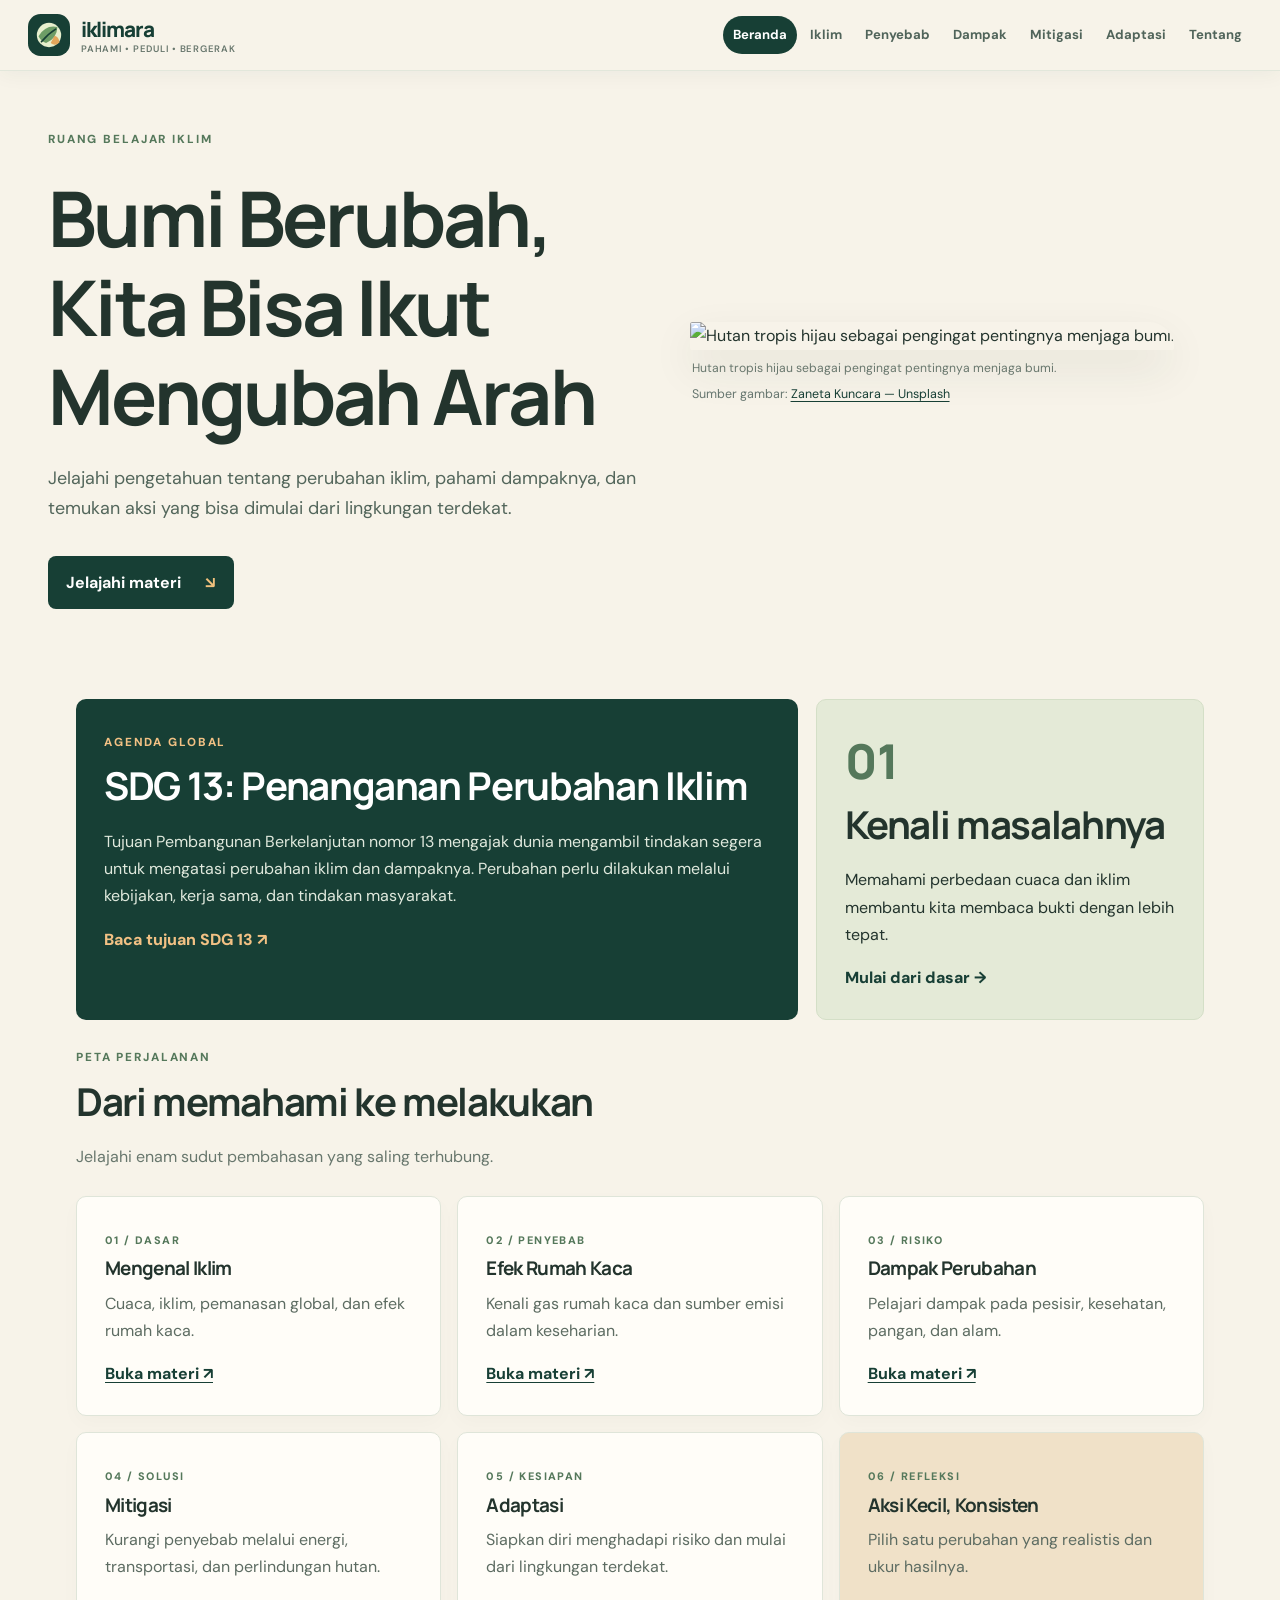
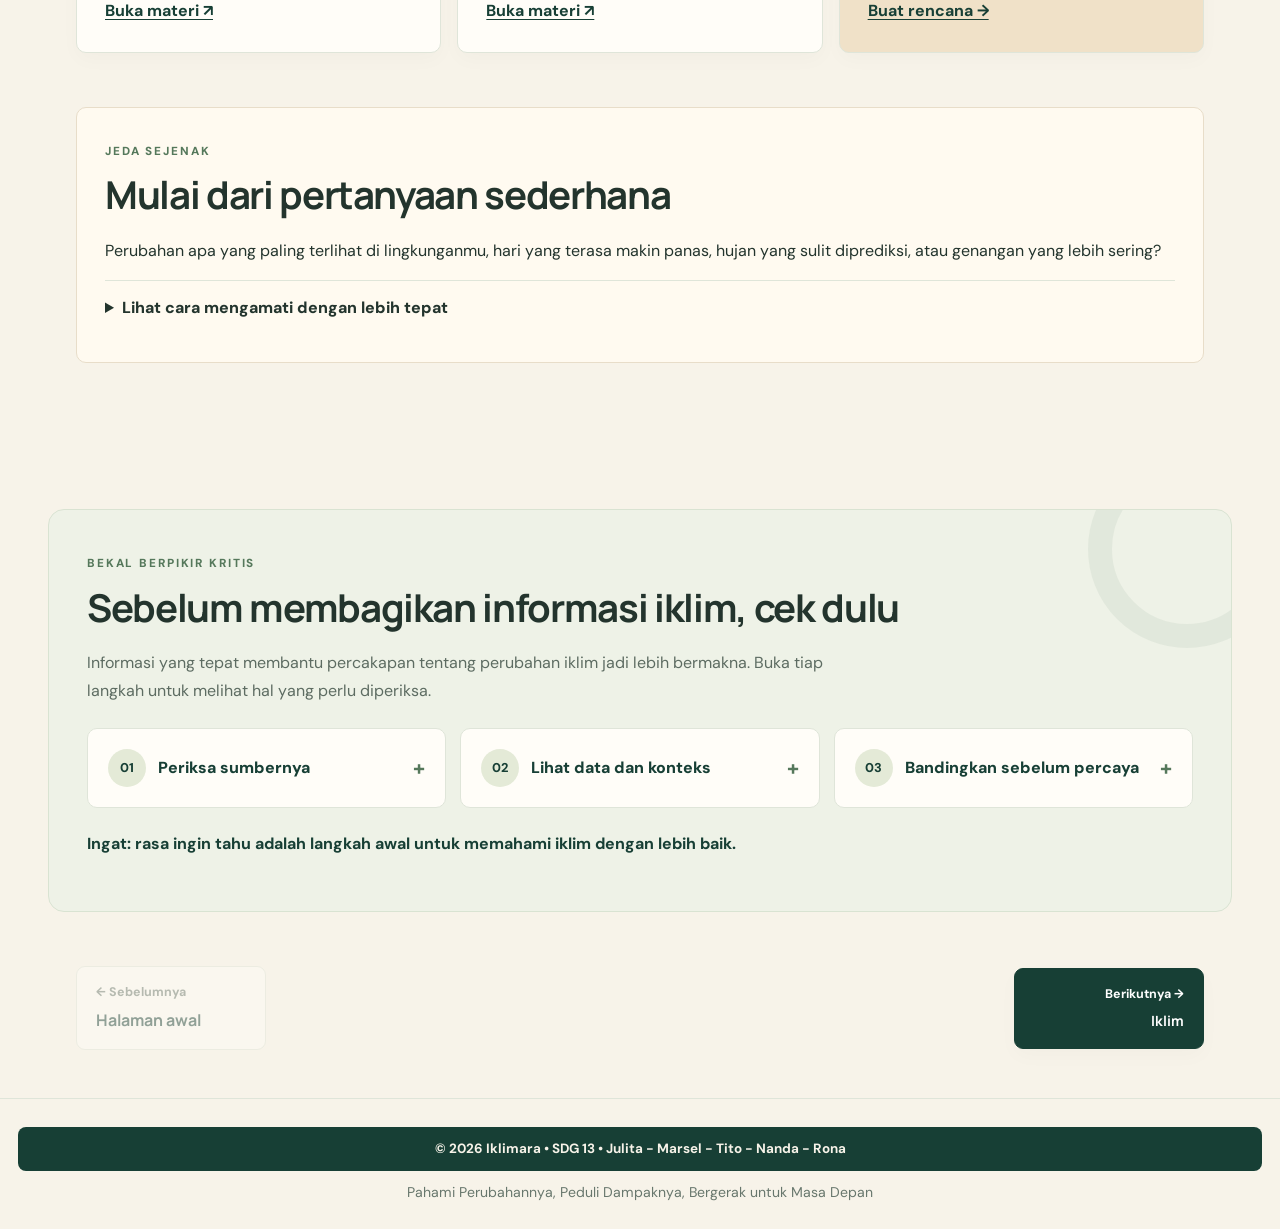
==== commit 33860964: "Update title and footer tagline in index.html" ====
--- a/index.html
+++ b/index.html
@@ -5,7 +5,7 @@
   <meta content="width=device-width, initial-scale=1" name="viewport"/>
   <meta content="Iklimara, ruang belajar perubahan iklim dan aksi iklim." name="description"/>
   <title>
-   Bumi berubah. Kita bisa ikut mengubah arah. &mdash; Iklimara
+   Bumi berubah, Kita bisa ikut mengubah arah &mdash; Iklimara
   </title>
   <link href="css/index.css" rel="stylesheet"/>
  </head>
@@ -54,7 +54,7 @@
       RUANG BELAJAR IKLIM
      </p>
      <h1>
-      Bumi berubah. Kita bisa ikut mengubah arah.
+      Bumi Berubah, Kita Bisa Ikut Mengubah Arah
      </h1>
      <p class="lead">
       Jelajahi pengetahuan tentang perubahan iklim, pahami dampaknya, dan temukan aksi yang bisa dimulai dari lingkungan terdekat.
@@ -268,7 +268,7 @@
    <p class="copyright">
     &copy; 2026 Iklimara &bull; SDG 13 &bull; Julita - Marsel - Tito - Nanda - Rona
    </p>
-   <p class="footer-tagline">Belajar iklim, membaca perubahan, dan memilih aksi yang berdampak.</p>
+   <p class="footer-tagline">Pahami Perubahannya, Peduli Dampaknya, Bergerak untuk Masa Depan</p>
   </footer>
  
   <button class="scroll-menu-toggle" type="button" aria-label="Buka menu navigasi" aria-expanded="false">
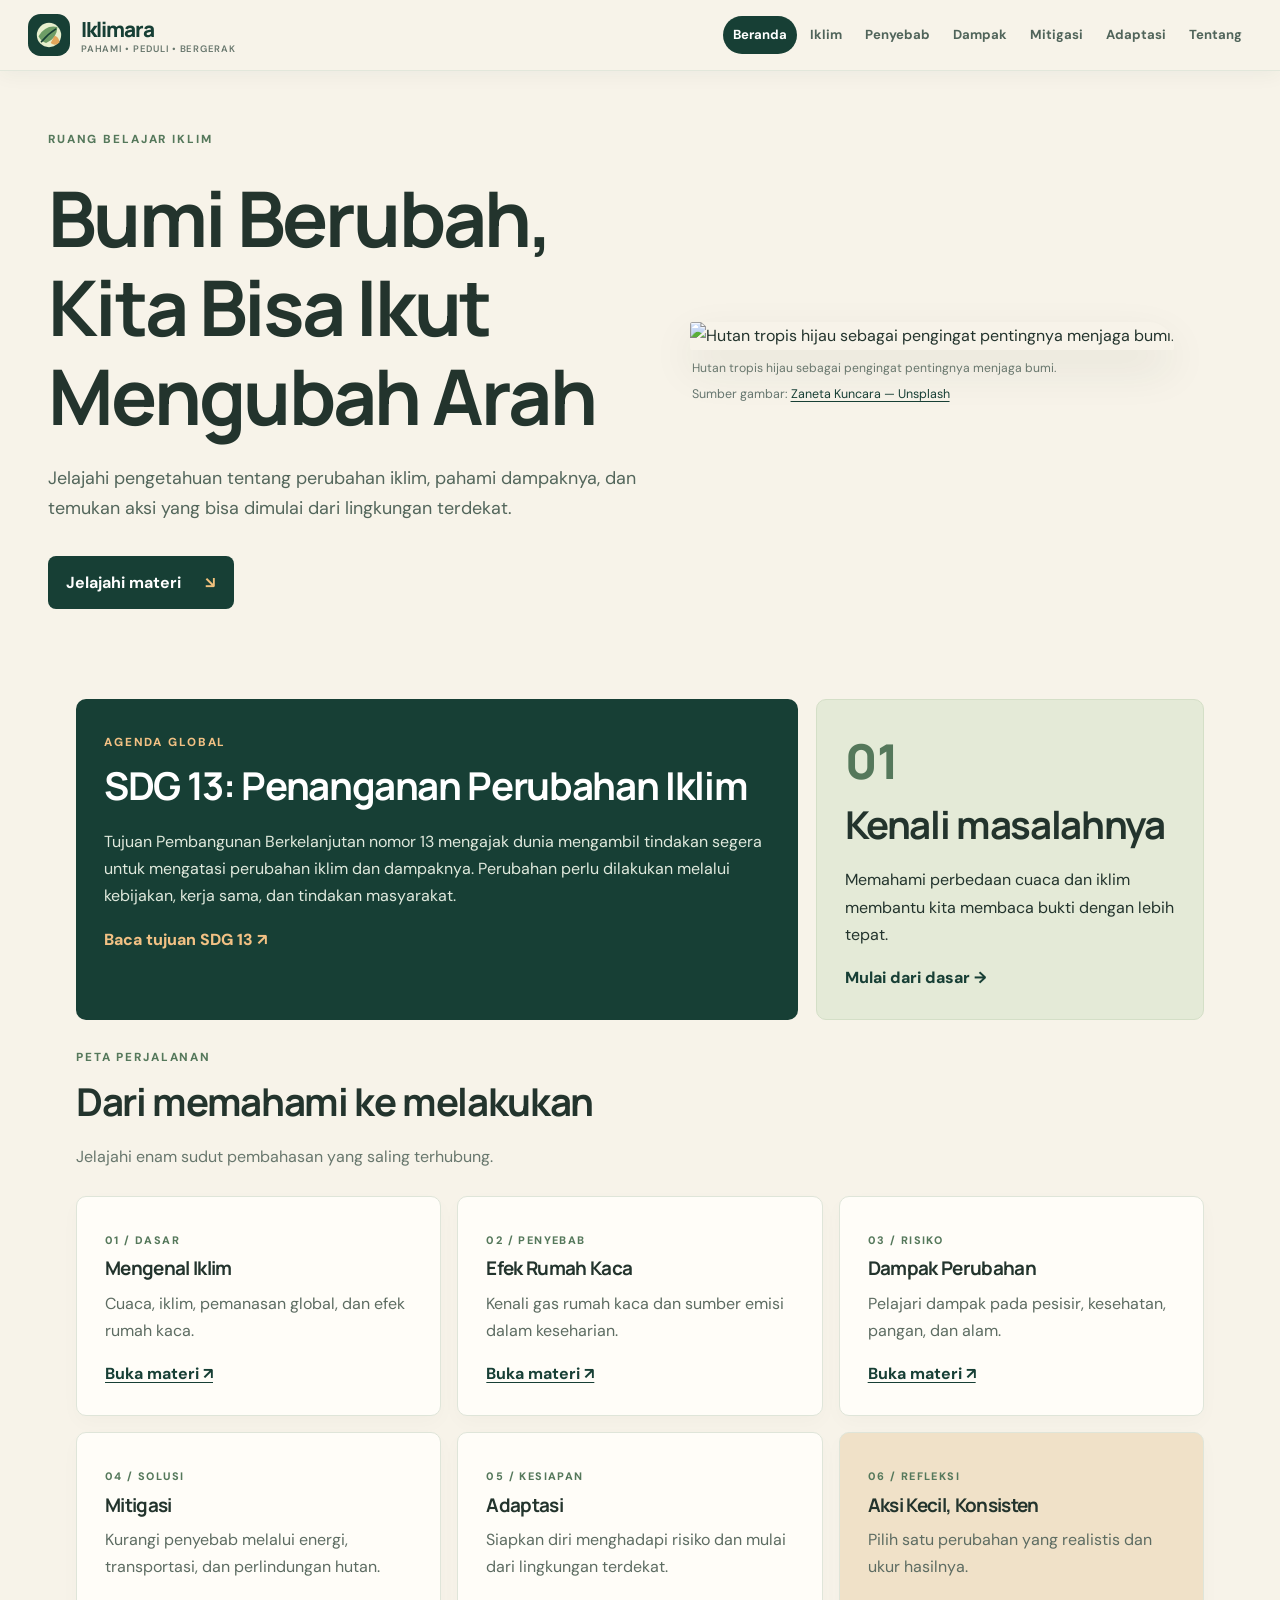
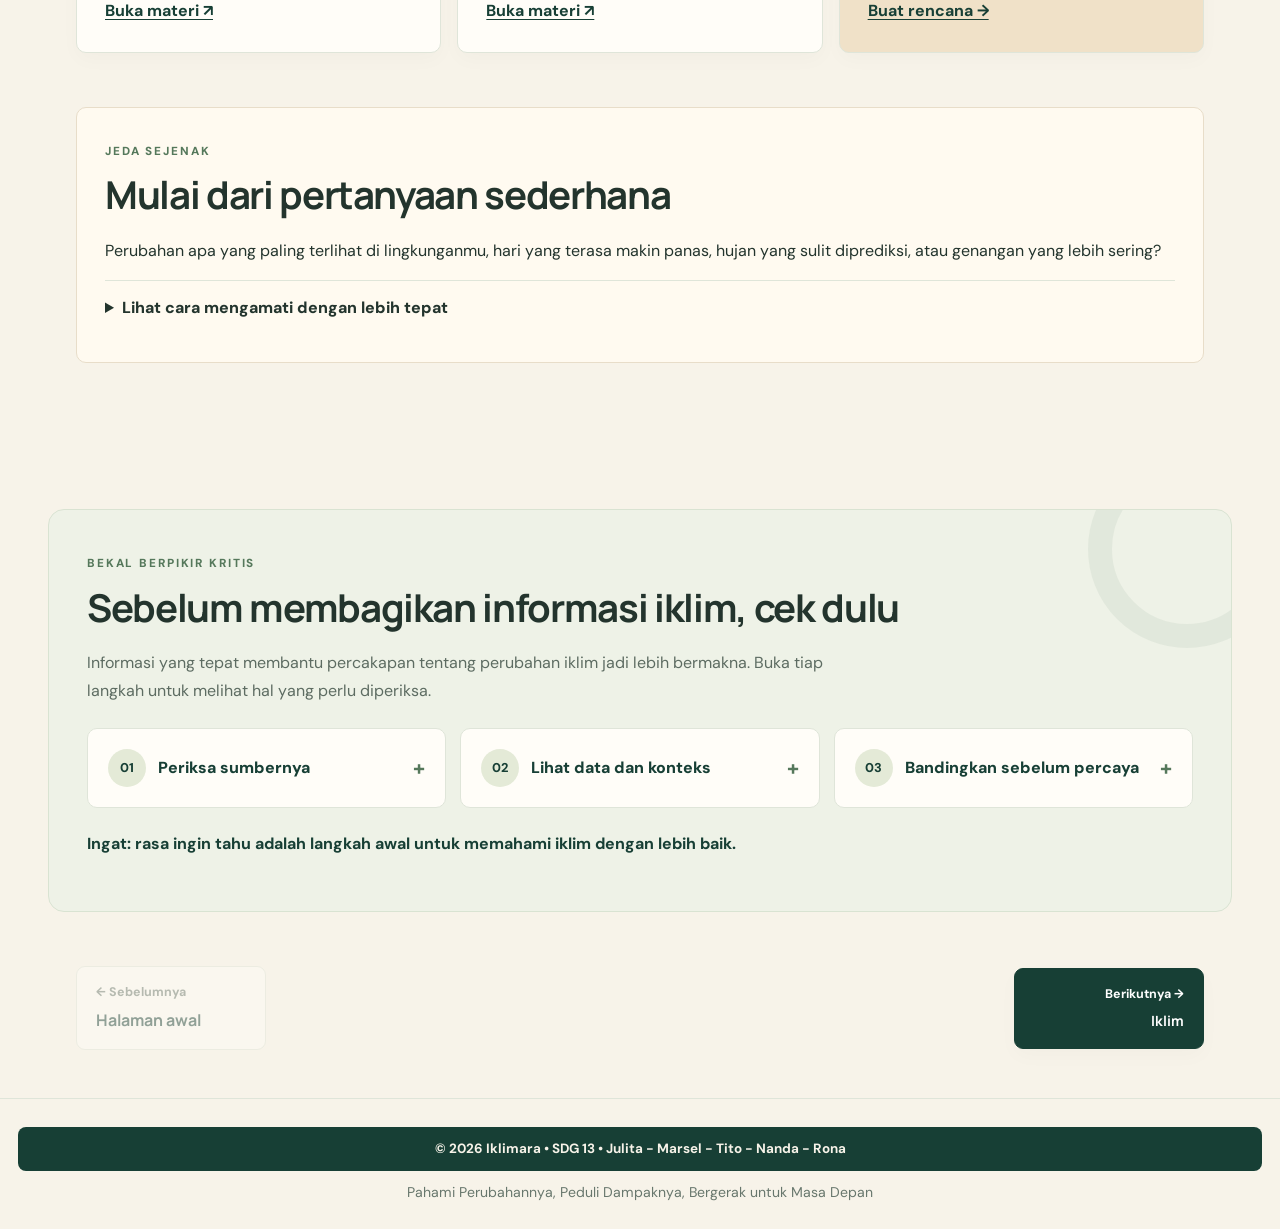
==== commit 1f9c3193: "Correct brand name from 'iklimara' to 'Iklimara'" ====
--- a/index.html
+++ b/index.html
@@ -14,7 +14,7 @@
    <a class="brand" href="index.html">
     <img alt="Logo Iklimara" src="images/logo.svg"/>
     <span>
-     iklimara
+     Iklimara
      <small>
       pahami &bull; peduli &bull; bergerak
      </small>
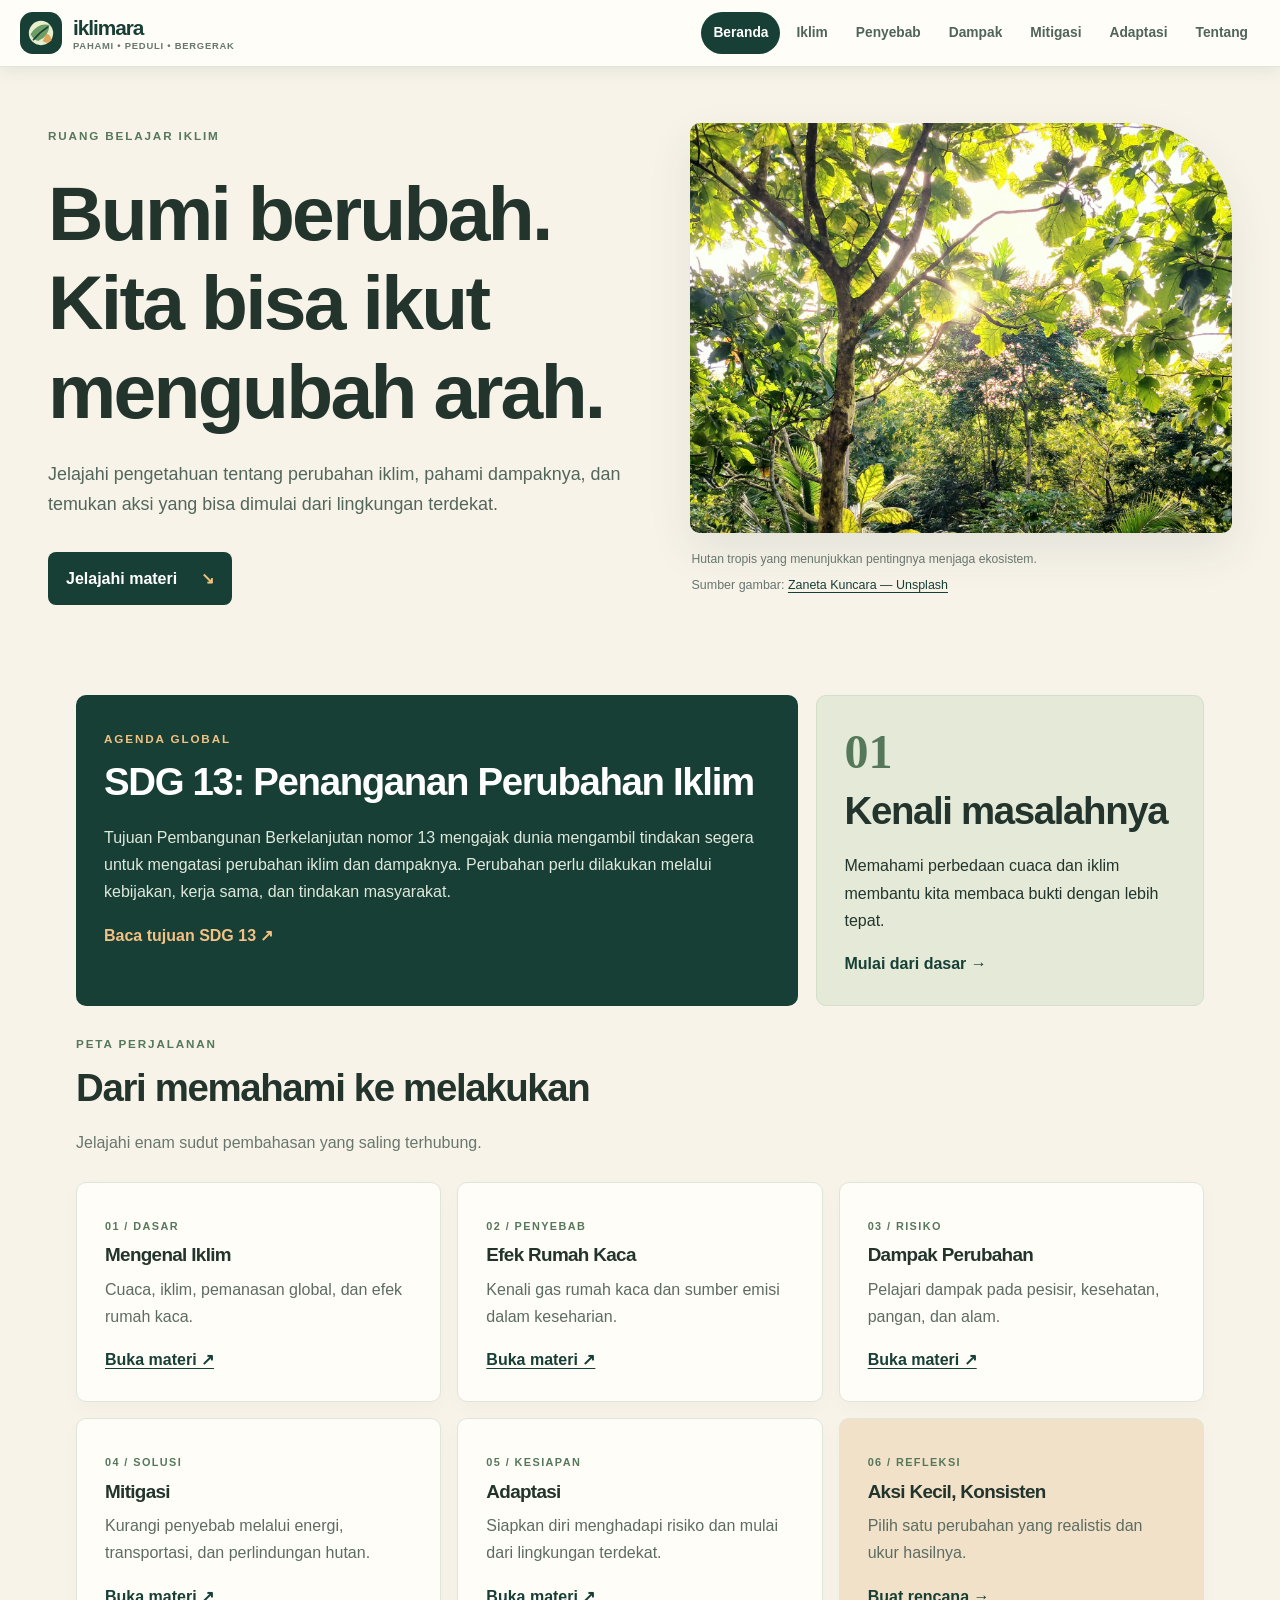
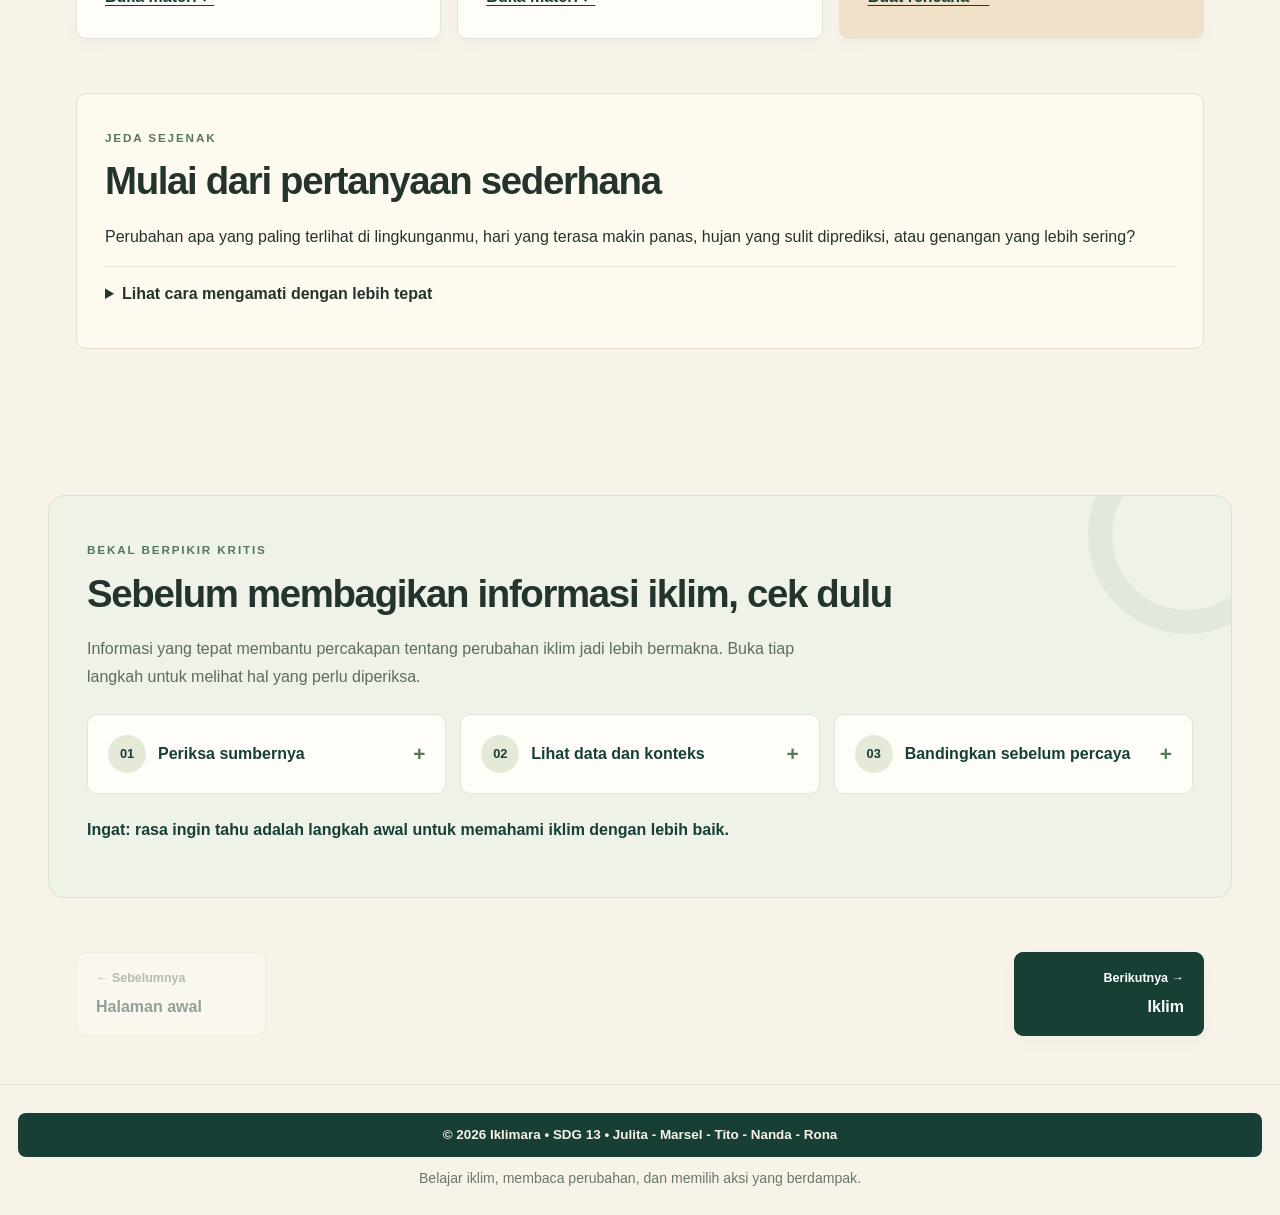
==== commit 627b273c: "Add files via upload" ====
--- a/index.html
+++ b/index.html
@@ -5,7 +5,7 @@
   <meta content="width=device-width, initial-scale=1" name="viewport"/>
   <meta content="Iklimara, ruang belajar perubahan iklim dan aksi iklim." name="description"/>
   <title>
-   Bumi berubah, Kita bisa ikut mengubah arah &mdash; Iklimara
+   Bumi berubah. Kita bisa ikut mengubah arah. &mdash; Iklimara
   </title>
   <link href="css/index.css" rel="stylesheet"/>
  </head>
@@ -14,15 +14,12 @@
    <a class="brand" href="index.html">
     <img alt="Logo Iklimara" src="images/logo.svg"/>
     <span>
-     Iklimara
+     iklimara
      <small>
       pahami &bull; peduli &bull; bergerak
      </small>
     </span>
    </a>
-<button class="mobile-menu-toggle" type="button" aria-label="Buka menu navigasi" aria-expanded="false">
-    <span></span><span></span><span></span>
-   </button>
    <nav aria-label="Navigasi utama">
     <a class="active" href="index.html">
      Beranda
@@ -54,7 +51,7 @@
       RUANG BELAJAR IKLIM
      </p>
      <h1>
-      Bumi Berubah, Kita Bisa Ikut Mengubah Arah
+      Bumi berubah. Kita bisa ikut mengubah arah.
      </h1>
      <p class="lead">
       Jelajahi pengetahuan tentang perubahan iklim, pahami dampaknya, dan temukan aksi yang bisa dimulai dari lingkungan terdekat.
@@ -67,12 +64,11 @@
      </a>
     </div>
     <figure class="hero-image">
-     <img alt="Hutan tropis hijau sebagai pengingat pentingnya menjaga bumi." src="https://images.unsplash.com/photo-1743776469194-464913c8d604?auto=format&fit=crop&fm=jpg&q=80&w=1600"/>
+     <img alt="Hutan tropis hijau sebagai pengingat pentingnya menjaga bumi." src="images/hutan.jpg"/>
      <figcaption>
-      Hutan tropis hijau sebagai pengingat pentingnya menjaga bumi.
-     
-        <span class="image-source">Sumber gambar: <a href="https://unsplash.com/photos/sunlight-filters-through-lush-green-foliage-nmkASjsP1uU" target="_blank" rel="noopener noreferrer">Zaneta Kuncara — Unsplash</a></span>
-      </figcaption>
+      Hutan tropis yang menunjukkan pentingnya menjaga ekosistem.
+      <span class="image-source">Sumber gambar: <a href="https://unsplash.com/photos/sunlight-filters-through-lush-green-foliage-nmkASjsP1uU" target="_blank" rel="noopener noreferrer">Zaneta Kuncara — Unsplash</a></span>
+     </figcaption>
     </figure>
    </section>
    <div class="content" id="mulai">
@@ -268,56 +264,8 @@
    <p class="copyright">
     &copy; 2026 Iklimara &bull; SDG 13 &bull; Julita - Marsel - Tito - Nanda - Rona
    </p>
-   <p class="footer-tagline">Pahami Perubahannya, Peduli Dampaknya, Bergerak untuk Masa Depan</p>
+   <p class="footer-tagline">Belajar iklim, membaca perubahan, dan memilih aksi yang berdampak.</p>
   </footer>
- 
-  <button class="scroll-menu-toggle" type="button" aria-label="Buka menu navigasi" aria-expanded="false">
-    <span></span><span></span><span></span>
-  </button>
-  <nav class="scroll-menu-panel" aria-label="Menu navigasi cepat">
-    <a href="index.html">Beranda</a>
-    <a href="iklim.html">Iklim</a>
-    <a href="penyebab.html">Penyebab</a>
-    <a href="dampak.html">Dampak</a>
-    <a href="mitigasi.html">Mitigasi</a>
-    <a href="adaptasi.html">Adaptasi</a>
-    <a href="tentang.html">Tentang</a>
-  </nav>
-  <script>
-    (function () {
-      const mobileToggle = document.querySelector('.mobile-menu-toggle');
-      const topbar = document.querySelector('.topbar');
-      if (!mobileToggle || !topbar) return;
-      mobileToggle.addEventListener('click', function () {
-        const open = topbar.classList.toggle('mobile-menu-open');
-        mobileToggle.setAttribute('aria-expanded', String(open));
-        mobileToggle.setAttribute('aria-label', open ? 'Tutup menu navigasi' : 'Buka menu navigasi');
-      });
-      topbar.querySelectorAll('nav[aria-label="Navigasi utama"] a').forEach(function (link) {
-        link.addEventListener('click', function () {
-          topbar.classList.remove('mobile-menu-open');
-          mobileToggle.setAttribute('aria-expanded', 'false');
-        });
-      });
-    }());
-  </script>
-  <script>
-    (function () {
-      const toggle = document.querySelector('.scroll-menu-toggle');
-      const panel = document.querySelector('.scroll-menu-panel');
-      if (!toggle || !panel) return;
-      function updateScrollMenu() {
-        document.body.classList.toggle('has-scrolled', window.scrollY > 180);
-        if (window.scrollY <= 180) { panel.classList.remove('is-open'); toggle.setAttribute('aria-expanded', 'false'); }
-      }
-      toggle.addEventListener('click', function () {
-        const open = panel.classList.toggle('is-open');
-        toggle.setAttribute('aria-expanded', String(open));
-      });
-      window.addEventListener('scroll', updateScrollMenu, { passive: true });
-      updateScrollMenu();
-    }());
-  </script>
 
 </body>
 </html>
--- a/css/index.css
+++ b/css/index.css
@@ -1,184 +1,916 @@
-@import url('https://fonts.googleapis.com/css2?family=DM+Sans:wght@400;500;600;700&family=Manrope:wght@400;500;600;700;800&display=swap');
-:root{--forest:#173f35;--moss:#55785b;--sage:#dce6d0;--cream:#f7f3e9;--paper:#fffdf8;--ink:#23342d;--muted:#68776d;--orange:#df9b55;--line:#dfe5d9;--shadow:0 18px 45px rgba(29,60,47,.09)}*{box-sizing:border-box}html{scroll-behavior:smooth}body{margin:0;background:var(--cream);color:var(--ink);font-family:'DM Sans',sans-serif;line-height:1.7}h1,h2,h3{font-family:Manrope,sans-serif;line-height:1.16;letter-spacing:-.035em}h1{font-size:clamp(2.8rem,6vw,5.4rem);max-width:760px;margin:.3em 0}h2{font-size:clamp(1.7rem,3vw,2.65rem);margin:.25em 0 .5em}h3{font-size:1.18rem;margin:.35em 0 .5em}p{margin:.5em 0 1em}a{color:var(--forest);text-underline-offset:3px}.topbar{max-width:1240px;margin:auto;padding:20px 28px;display:flex;align-items:center;justify-content:space-between;gap:24px}.brand{display:flex;align-items:center;gap:11px;text-decoration:none;color:var(--forest);font:800 1.3rem Manrope,sans-serif;letter-spacing:-.05em}.brand img{width:46px;height:46px}.brand small{display:block;font:600 .59rem 'DM Sans',sans-serif;letter-spacing:.08em;text-transform:uppercase;color:var(--muted)}nav{display:flex;align-items:center;gap:5px;flex-wrap:wrap}nav a{padding:9px 13px;border-radius:999px;text-decoration:none;font-size:.88rem;font-weight:700;color:#50645a}nav a:hover,nav a.active{background:var(--forest);color:#fff}.hero{max-width:1240px;margin:18px auto 42px;padding:35px 28px 48px;display:grid;grid-template-columns:1.05fr .95fr;align-items:center;gap:42px}.eyebrow{font-size:.73rem;font-weight:800;letter-spacing:.16em;text-transform:uppercase;color:var(--moss)}.lead{font-size:1.12rem;color:#53665b;max-width:620px}.button{display:inline-flex;gap:24px;align-items:center;background:var(--forest);color:#fff;text-decoration:none;padding:13px 18px;border-radius:8px;font-weight:700;margin-top:14px}.button span{color:#f0c17d}.hero-image{margin:0;position:relative}.hero-image img{width:100%;height:410px;object-fit:cover;border-radius:10px 100px 10px 10px;box-shadow:var(--shadow)}figcaption{font-size:.76rem;color:var(--muted);padding:8px 2px}.content{max-width:1184px;margin:0 auto;padding:0 28px 64px}.section{margin:28px 0 54px}.section-heading{max-width:740px;margin-bottom:25px}.section-heading>p:last-child{color:var(--muted)}.intro-grid{display:grid;grid-template-columns:1.3fr .7fr;gap:18px}.feature-card,.quote-card,.mini-card,.reflection,.plan{padding:28px;border-radius:10px}.dark{background:var(--forest);color:#fff}.dark .eyebrow,.dark .text-link{color:#f2c184}.dark p{color:#e0e9dd}.quote-card{background:#e4ead7;border:1px solid #d4dfc7}.big-number{font:800 3rem Manrope;color:var(--moss)}.text-link{font-weight:800;text-decoration:none}.cards{display:grid;gap:16px}.three{grid-template-columns:repeat(3,minmax(0,1fr))}.two{grid-template-columns:repeat(2,minmax(0,1fr))}.mini-card{background:var(--paper);border:1px solid var(--line);box-shadow:0 7px 20px rgba(25,60,43,.025)}.mini-card>span{font-size:.68rem;letter-spacing:.13em;color:var(--moss);font-weight:800}.mini-card p{color:#5d6c62}.mini-card a{font-weight:700}.accent{background:#f0e1c8}.stats{display:grid;grid-template-columns:repeat(3,1fr);background:#e3e9da;border-radius:10px;padding:28px;gap:25px}.stats div{display:flex;flex-direction:column}.stats strong{font:800 2rem Manrope;color:var(--forest)}.stats span{line-height:1.45}.stats small{color:var(--muted);margin-top:9px}.reflection{background:#fffaf0;border:1px solid #e8ddc9}.reflection h2{max-width:700px}.reflection details{border-top:1px solid var(--line);padding:13px 0}.reflection summary{font-weight:800;cursor:pointer}.reflection details p{margin:12px 0 2px;color:#5b6a60}.prose{max-width:880px}.prose p{font-size:1.04rem}.source,.note{font-size:.88rem;color:var(--muted);border-left:3px solid var(--orange);padding-left:13px}.split{display:grid;grid-template-columns:1fr 1fr;gap:40px;align-items:start}.process{display:grid;gap:10px}.process div{display:flex;align-items:center;gap:15px;padding:16px;background:var(--paper);border:1px solid var(--line);border-radius:8px}.process b{display:grid;place-items:center;background:var(--forest);color:#fff;border-radius:50%;width:38px;height:38px;flex-shrink:0}.stack{display:grid;gap:12px}.stack article{padding:17px 20px;background:var(--paper);border-left:3px solid var(--moss);border-radius:4px}.stack p{margin-bottom:0}.checklist,.days{display:grid;gap:10px;margin:20px 0}.checklist label,.days label{display:flex;gap:12px;align-items:flex-start;padding:13px 15px;background:var(--paper);border:1px solid var(--line);border-radius:7px;cursor:pointer}.checklist input,.days input{margin-top:7px;accent-color:var(--forest);width:17px;height:17px;flex-shrink:0}.days label{padding:17px}.days span{display:grid}.days small{color:var(--muted);font-size:.92rem}.plan{background:#e4eadb}.references{padding-left:25px}.references li{padding:12px 0;border-bottom:1px solid var(--line)}.references li a{display:inline-block;margin-left:7px;font-weight:700}ul{padding-left:19px}li{padding:3px 0}footer{border-top:1px solid var(--line);padding:30px max(28px,calc((100% - 1184px)/2));display:flex;justify-content:space-between;gap:30px;color:var(--muted);font-size:.88rem}footer b{font:800 1.2rem Manrope;color:var(--forest)}footer p{margin:.25em 0}@media(max-width:900px){.topbar{align-items:flex-start;flex-direction:column}.hero{grid-template-columns:1fr;gap:20px;padding-top:15px}.hero-image img{height:340px}.three{grid-template-columns:repeat(2,minmax(0,1fr))}.intro-grid,.split{grid-template-columns:1fr}.stats{grid-template-columns:1fr}.stats div{border-bottom:1px solid #ccd7c6;padding-bottom:15px}.stats div:last-child{border:0;padding:0}}@media(max-width:560px){.topbar{padding:16px}.topbar nav{gap:3px}nav a{font-size:.78rem;padding:7px 9px}.hero{padding:10px 18px 28px;margin-top:8px}.hero-image img{height:270px;border-radius:8px 65px 8px 8px}.content{padding:0 18px 35px}.three,.two{grid-template-columns:1fr}.feature-card,.quote-card,.mini-card,.reflection,.plan{padding:21px}footer{padding:25px 18px;flex-direction:column;gap:8px}h1{font-size:2.8rem}.stats{padding:22px}}
-
-.page-navigation{max-width:1184px;margin:0 auto;padding:0 28px 48px;display:flex;justify-content:space-between;gap:18px}
-.page-nav-link{display:flex;flex-direction:column;gap:4px;min-width:190px;padding:15px 19px;border:1px solid var(--line);border-radius:9px;background:var(--paper);text-decoration:none;box-shadow:0 7px 20px rgba(25,60,43,.025);transition:transform .18s ease,background .18s ease}
-.page-nav-link span{font-size:.78rem;color:var(--muted);font-weight:700}.page-nav-link strong{font-family:Manrope,sans-serif;color:var(--forest)}
-.page-nav-link.next{margin-left:auto;text-align:right;background:var(--forest);border-color:var(--forest)}.page-nav-link.next span,.page-nav-link.next strong{color:#fff}.page-nav-link:hover:not(.disabled){transform:translateY(-2px)}.page-nav-link.disabled{opacity:.45;box-shadow:none}
-@media(max-width:560px){.page-navigation{padding:0 18px 34px;gap:10px}.page-nav-link{min-width:0;flex:1;padding:12px}.page-nav-link span{font-size:.7rem}.page-nav-link strong{font-size:.9rem}}
-
-.interactive-feature{max-width:1184px;margin:28px auto 54px;padding:clamp(22px,4vw,38px);background:#eef2e7;border:1px solid #d9e3d2;border-radius:16px;position:relative;overflow:hidden}
-.interactive-feature:after{content:"";position:absolute;width:150px;height:150px;border:24px solid rgba(85,120,91,.08);border-radius:50%;right:-55px;top:-60px;pointer-events:none}
-.feature-intro{max-width:720px;color:var(--muted);margin-bottom:22px}
-.journey-card{display:flex;flex-direction:column;align-items:flex-start;gap:6px;background:var(--paper);padding:22px;border:1px solid var(--line);border-radius:12px;text-decoration:none;transition:transform .18s ease,border-color .18s ease;min-height:190px}
-.journey-card:hover,.journey-card:focus-visible{transform:translateY(-4px);border-color:var(--moss);outline-offset:3px}
-.journey-card>span{display:grid;place-items:center;width:34px;height:34px;border-radius:50%;background:var(--forest);color:#fff;font-weight:800;font-size:.8rem}
-.journey-card h3{color:var(--forest);margin:.35em 0}
-.journey-card p{color:var(--muted);margin:0 0 8px}
-.journey-card b{margin-top:auto;font-size:.88rem;color:var(--moss)}
-.accordion-grid{display:grid;grid-template-columns:repeat(2,minmax(0,1fr));gap:12px;margin-top:20px}
-.info-accordion{background:var(--paper);border:1px solid var(--line);border-radius:10px;padding:0 18px;align-self:start;transition:border-color .18s ease}
-.info-accordion[open]{border-color:var(--moss);box-shadow:0 8px 24px rgba(25,60,43,.05)}
-.info-accordion summary{cursor:pointer;list-style:none;font-weight:800;padding:17px 25px 17px 0;position:relative;color:var(--forest)}
-.info-accordion summary::-webkit-details-marker{display:none}
-.info-accordion summary:after{content:"+";position:absolute;right:0;top:14px;font-size:1.3rem;color:var(--moss)}
-.info-accordion[open] summary:after{content:"−"}
-.info-accordion summary:focus-visible{outline:3px solid var(--orange);outline-offset:3px;border-radius:4px}
-.info-accordion p{border-top:1px solid var(--line);padding-top:13px;color:#5d6c62;margin:0 0 17px}
-@media(max-width:650px){.accordion-grid{grid-template-columns:1fr}.journey-card{min-height:0}.interactive-feature{padding:22px}}
-
-.fact-check-feature{max-width:1184px;margin:28px auto 54px;padding:clamp(22px,4vw,38px);background:#eef2e7;border:1px solid #d9e3d2;border-radius:16px;position:relative;overflow:hidden}
-.fact-check-feature:after{content:"";position:absolute;width:150px;height:150px;border:24px solid rgba(85,120,91,.08);border-radius:50%;right:-55px;top:-60px;pointer-events:none}
-.fact-check-feature .feature-intro{max-width:760px;color:#5d6c62}
-.fact-check-grid{display:grid;grid-template-columns:repeat(3,minmax(0,1fr));gap:14px;margin-top:24px}
-.fact-check-card{align-self:start;background:#fffdf8;border:1px solid #dfe5d9;border-radius:10px;padding:20px;position:relative;z-index:1}
-.fact-check-card summary{cursor:pointer;list-style:none;font-weight:800;color:var(--forest);display:flex;align-items:center;gap:12px}
-.fact-check-card summary::-webkit-details-marker{display:none}
-.fact-check-card summary:after{content:"+";margin-left:auto;font-size:1.3rem;color:var(--moss)}
-.fact-check-card[open] summary:after{content:"−"}
-.fact-check-card summary span{display:grid;place-items:center;width:38px;height:38px;flex:0 0 38px;border-radius:50%;background:#e4ead7;color:var(--forest);font-size:.8rem}
-.fact-check-card p{margin:16px 0 2px;color:#5d6c62;font-size:.95rem}
-.fact-check-note{margin-top:22px;font-weight:700;color:var(--forest)}
-@media(max-width:900px){.fact-check-grid{grid-template-columns:1fr 1fr}}
-@media(max-width:650px){.fact-check-grid{grid-template-columns:1fr}.fact-check-feature{margin:28px 18px 45px;padding:22px}}
-
-.menu-toggle{display:none}
-.hamburger{display:none}
-@media(max-width:768px){
-  .topbar{position:relative;display:flex;flex-direction:row;align-items:center;justify-content:space-between;gap:12px;padding:14px 18px}
-  .topbar .brand{min-width:0}
-  .topbar .brand img{width:40px;height:40px}
-  .hamburger{display:flex;flex-direction:column;justify-content:center;gap:5px;width:44px;height:44px;padding:10px;cursor:pointer;border:1px solid var(--line);border-radius:9px;background:var(--paper);z-index:1002;flex:0 0 auto}
-  .hamburger span{display:block;width:22px;height:2px;background:var(--forest);border-radius:2px;transition:transform .2s ease,opacity .2s ease}
-  .topbar nav{display:none;position:absolute;top:calc(100% - 2px);right:18px;left:18px;flex-direction:column;align-items:stretch;gap:4px;padding:12px;background:var(--paper);border:1px solid var(--line);border-radius:12px;box-shadow:0 12px 28px rgba(25,60,43,.14);z-index:1001}
-  .topbar nav a{display:block;width:100%;padding:12px 14px;border-radius:7px;font-size:.92rem}
-  .menu-toggle:checked ~ nav{display:flex}
-  .menu-toggle:checked + .hamburger span:nth-child(1){transform:translateY(7px) rotate(45deg)}
-  .menu-toggle:checked + .hamburger span:nth-child(2){opacity:0}
-  .menu-toggle:checked + .hamburger span:nth-child(3){transform:translateY(-7px) rotate(-45deg)}
-  .menu-toggle:focus-visible + .hamburger{outline:3px solid #8aa77c;outline-offset:3px}
-}
-
-.topbar{
-  position:sticky;top:0;z-index:1000;
-  max-width:none;width:100%;margin:0;padding:14px max(28px,calc((100% - 1240px)/2));
-  background:var(--cream);border-bottom:1px solid rgba(223,229,217,.85);
-  box-shadow:0 5px 18px rgba(29,60,47,.045);
-  display:flex;flex-direction:row;align-items:center;justify-content:space-between;gap:18px;
-}
-.topbar .brand{flex:0 0 auto}
-.topbar .brand img{width:42px;height:42px}
-.menu-toggle{display:none}
-.hamburger{display:none}
-.topbar nav{display:flex;position:static;flex-direction:row;align-items:center;justify-content:flex-end;flex-wrap:wrap;gap:3px;min-width:0;max-width:none;padding:0;border:0;background:transparent;box-shadow:none}
-.topbar nav a{display:block;width:auto;padding:8px 10px;border-radius:999px;font-size:.82rem;white-space:nowrap}
-.copyright{max-width:620px;text-align:right}
-@media(max-width:1100px){
-  .topbar{padding:12px 22px;gap:10px}
-  .topbar nav{gap:1px}
-  .topbar nav a{font-size:.76rem;padding:7px 8px}
-  .topbar .brand{font-size:1.15rem}
-  .topbar .brand img{width:38px;height:38px}
-}
-@media(max-width:900px){
-  .topbar{padding:12px 18px;position:sticky;align-items:center;flex-direction:row}
-  .topbar .brand{min-width:0}
-  .topbar .brand img{width:40px;height:40px}
-  .hamburger{display:flex;flex-direction:column;justify-content:center;align-items:center;gap:5px;width:44px;height:44px;padding:10px;cursor:pointer;border:1px solid var(--line);border-radius:9px;background:var(--paper);z-index:1002;flex:0 0 auto}
-  .hamburger span{display:block;width:22px;height:2px;background:var(--forest);border-radius:2px;transition:transform .2s ease,opacity .2s ease}
-  .topbar nav{display:none;position:absolute;top:calc(100% - 2px);right:18px;left:18px;flex-direction:column;align-items:stretch;gap:4px;padding:12px;background:var(--paper);border:1px solid var(--line);border-radius:12px;box-shadow:0 12px 28px rgba(25,60,43,.14);z-index:1001}
-  .topbar nav a{display:block;width:100%;padding:12px 14px;border-radius:7px;font-size:.92rem;white-space:normal}
-  .menu-toggle:checked ~ nav{display:flex}
-  .menu-toggle:checked + .hamburger span:nth-child(1){transform:translateY(7px) rotate(45deg)}
-  .menu-toggle:checked + .hamburger span:nth-child(2){opacity:0}
-  .menu-toggle:checked + .hamburger span:nth-child(3){transform:translateY(-7px) rotate(-45deg)}
-  .menu-toggle:focus-visible + .hamburger{outline:3px solid #8aa77c;outline-offset:3px}
-  .copyright{text-align:left}
-}
-@media(max-width:560px){.topbar{padding:12px 16px}.copyright{overflow-wrap:anywhere}}
-
-footer{
-  display:flex;flex-direction:column;align-items:center;justify-content:center;
-  gap:10px;text-align:center;padding:28px 18px 24px;
-}
-footer .copyright{
-  order:0;width:100%;max-width:none;box-sizing:border-box;margin:0 auto;padding:11px 20px;
-  background:var(--forest);color:var(--cream);border-radius:8px;
-  text-align:center;font-size:.84rem;font-weight:700;line-height:1.6;
-}
-footer .footer-tagline{
-  order:1;margin:0;text-align:center;color:var(--muted);font-size:.88rem;
-}
-@media(max-width:560px){footer{align-items:center;text-align:center}footer .copyright{width:100%;max-width:none;padding:11px 13px}}
-
-.topbar{position:relative;top:auto;z-index:10}
-.topbar .menu-toggle,.topbar .hamburger{display:none!important}
-.scroll-menu-toggle{position:fixed;right:22px;top:18px;z-index:2000;display:flex;flex-direction:column;justify-content:center;align-items:center;gap:5px;width:46px;height:46px;padding:10px;border:1px solid var(--line);border-radius:10px;background:var(--paper);box-shadow:0 6px 20px rgba(25,60,43,.16);cursor:pointer;opacity:0;visibility:hidden;pointer-events:none;transition:opacity .18s ease,visibility .18s ease}
-.scroll-menu-toggle span{display:block;width:22px;height:2px;background:var(--forest);border-radius:2px}
-body.has-scrolled .scroll-menu-toggle{opacity:1;visibility:visible;pointer-events:auto}
-.scroll-menu-panel{position:fixed;right:22px;top:72px;z-index:1999;display:none;flex-direction:column;gap:4px;min-width:190px;padding:12px;background:var(--paper);border:1px solid var(--line);border-radius:12px;box-shadow:0 12px 28px rgba(25,60,43,.18)}
-.scroll-menu-panel.is-open{display:flex}
-.scroll-menu-panel a{padding:10px 12px;color:var(--forest);text-decoration:none;border-radius:7px;font-size:.9rem}
-.scroll-menu-panel a:hover,.scroll-menu-panel a:focus{background:#e8eee2}
-@media(max-width:900px){.topbar{position:relative;flex-wrap:wrap}.topbar nav{display:flex;position:static;flex-direction:row;flex-wrap:wrap}.scroll-menu-toggle{right:16px;top:14px}.scroll-menu-panel{right:16px;top:68px}}
-
-@media (max-width: 900px) {
-  .topbar {
-    display: flex;
-    flex-direction: row;
-    flex-wrap: wrap;
+:root {
+  --forest: #173f35;
+  --moss: #55785b;
+  --sage: #dce6d0;
+  --cream: #f7f3e9;
+  --paper: #fffdf8;
+  --ink: #23342d;
+  --muted: #68776d;
+  --orange: #df9b55;
+  --line: #dfe5d9;
+  --shadow: 0 18px 45px rgba(29,60,47,.09);
+}
+
+* {
+  box-sizing: border-box;
+}
+
+html {
+  scroll-behavior: smooth;
+}
+
+body {
+  margin: 0;
+  background: var(--cream);
+  color: var(--ink);
+  font-family: "DM Sans",sans-serif;
+  line-height: 1.7;
+}
+
+h1,h2,h3 {
+  font-family: Manrope,sans-serif;
+  line-height: 1.16;
+  letter-spacing: -.035em;
+}
+
+h1 {
+  font-size: clamp(2.8rem,6vw,5.4rem);
+  max-width: 760px;
+  margin: .3em 0;
+}
+
+h2 {
+  font-size: clamp(1.7rem,3vw,2.65rem);
+  margin: .25em 0 .5em;
+}
+
+h3 {
+  font-size: 1.18rem;
+  margin: .35em 0 .5em;
+}
+
+p {
+  margin: .5em 0 1em;
+}
+
+a {
+  color: var(--forest);
+  text-underline-offset: 3px;
+}
+
+/* 2. Identitas situs dan area hero */
+
+.brand {
+  display: flex;
+  align-items: center;
+  gap: 11px;
+  text-decoration: none;
+  color: var(--forest);
+  font: 800 1.3rem Manrope,sans-serif;
+  letter-spacing: -.05em;
+}
+
+.brand img {
+  width: 46px;
+  height: 46px;
+}
+
+.brand small {
+  display: block;
+  font: 600 .59rem "DM Sans",sans-serif;
+  letter-spacing: .08em;
+  text-transform: uppercase;
+  color: var(--muted);
+}
+
+.hero {
+  max-width: 1240px;
+  margin: 18px auto 42px;
+  padding: 35px 28px 48px;
+  display: grid;
+  grid-template-columns: 1.05fr .95fr;
+  align-items: center;
+  gap: 42px;
+}
+
+.eyebrow {
+  font-size: .73rem;
+  font-weight: 800;
+  letter-spacing: .16em;
+  text-transform: uppercase;
+  color: var(--moss);
+}
+
+.lead {
+  font-size: 1.12rem;
+  color: #53665b;
+  max-width: 620px;
+}
+
+.button {
+  display: inline-flex;
+  gap: 24px;
+  align-items: center;
+  background: var(--forest);
+  color: #fff;
+  text-decoration: none;
+  padding: 13px 18px;
+  border-radius: 8px;
+  font-weight: 700;
+  margin-top: 14px;
+}
+
+.button span {
+  color: #f0c17d;
+}
+
+.hero-image {
+  margin: 0;
+  position: relative;
+}
+
+.hero-image img {
+  width: 100%;
+  height: 410px;
+  object-fit: cover;
+  border-radius: 10px 100px 10px 10px;
+  box-shadow: var(--shadow);
+}
+
+figcaption {
+  font-size: .76rem;
+  color: var(--muted);
+  padding: 8px 2px;
+}
+
+/* 3. Tata letak konten dan bagian halaman */
+
+.content {
+  max-width: 1184px;
+  margin: 0 auto;
+  padding: 0 28px 64px;
+}
+
+.section {
+  margin: 28px 0 54px;
+}
+
+.section-heading {
+  max-width: 740px;
+  margin-bottom: 25px;
+}
+
+.section-heading>p:last-child {
+  color: var(--muted);
+}
+
+.intro-grid {
+  display: grid;
+  grid-template-columns: 1.3fr .7fr;
+  gap: 18px;
+}
+
+.feature-card,.quote-card,.mini-card,.reflection,.plan {
+  padding: 28px;
+  border-radius: 10px;
+}
+
+.dark {
+  background: var(--forest);
+  color: #fff;
+}
+
+.dark .eyebrow,.dark .text-link {
+  color: #f2c184;
+}
+
+.dark p {
+  color: #e0e9dd;
+}
+
+.quote-card {
+  background: #e4ead7;
+  border: 1px solid #d4dfc7;
+}
+
+.big-number {
+  font: 800 3rem Manrope;
+  color: var(--moss);
+}
+
+.text-link {
+  font-weight: 800;
+  text-decoration: none;
+}
+
+/* 4. Kartu, statistik, dan komponen konten */
+
+.cards {
+  display: grid;
+  gap: 16px;
+}
+
+.three {
+  grid-template-columns: repeat(3,minmax(0,1fr));
+}
+
+.two {
+  grid-template-columns: repeat(2,minmax(0,1fr));
+}
+
+.mini-card {
+  background: var(--paper);
+  border: 1px solid var(--line);
+  box-shadow: 0 7px 20px rgba(25,60,43,.025);
+}
+
+.mini-card>span {
+  font-size: .68rem;
+  letter-spacing: .13em;
+  color: var(--moss);
+  font-weight: 800;
+}
+
+.mini-card p {
+  color: #5d6c62;
+}
+
+.mini-card a {
+  font-weight: 700;
+}
+
+.accent {
+  background: #f0e1c8;
+}
+
+.stats {
+  display: grid;
+  grid-template-columns: repeat(3,1fr);
+  background: #e3e9da;
+  border-radius: 10px;
+  padding: 28px;
+  gap: 25px;
+}
+
+.stats div {
+  display: flex;
+  flex-direction: column;
+}
+
+.stats strong {
+  font: 800 2rem Manrope;
+  color: var(--forest);
+}
+
+.stats span {
+  line-height: 1.45;
+}
+
+.stats small {
+  color: var(--muted);
+  margin-top: 9px;
+}
+
+.reflection {
+  background: #fffaf0;
+  border: 1px solid #e8ddc9;
+}
+
+.reflection h2 {
+  max-width: 700px;
+}
+
+.reflection details {
+  border-top: 1px solid var(--line);
+  padding: 13px 0;
+}
+
+.reflection summary {
+  font-weight: 800;
+  cursor: pointer;
+}
+
+.reflection details p {
+  margin: 12px 0 2px;
+  color: #5b6a60;
+}
+
+.prose {
+  max-width: 880px;
+}
+
+.prose p {
+  font-size: 1.04rem;
+}
+
+.source,.note {
+  font-size: .88rem;
+  color: var(--muted);
+  border-left: 3px solid var(--orange);
+  padding-left: 13px;
+}
+
+.split {
+  display: grid;
+  grid-template-columns: 1fr 1fr;
+  gap: 40px;
+  align-items: start;
+}
+
+.process {
+  display: grid;
+  gap: 10px;
+}
+
+.process div {
+  display: flex;
+  align-items: center;
+  gap: 15px;
+  padding: 16px;
+  background: var(--paper);
+  border: 1px solid var(--line);
+  border-radius: 8px;
+}
+
+.process b {
+  display: grid;
+  place-items: center;
+  background: var(--forest);
+  color: #fff;
+  border-radius: 50%;
+  width: 38px;
+  height: 38px;
+  flex-shrink: 0;
+}
+
+.stack {
+  display: grid;
+  gap: 12px;
+}
+
+.stack article {
+  padding: 17px 20px;
+  background: var(--paper);
+  border-left: 3px solid var(--moss);
+  border-radius: 4px;
+}
+
+.stack p {
+  margin-bottom: 0;
+}
+
+.checklist,.days {
+  display: grid;
+  gap: 10px;
+  margin: 20px 0;
+}
+
+.checklist label,.days label {
+  display: flex;
+  gap: 12px;
+  align-items: flex-start;
+  padding: 13px 15px;
+  background: var(--paper);
+  border: 1px solid var(--line);
+  border-radius: 7px;
+  cursor: pointer;
+}
+
+.checklist input,.days input {
+  margin-top: 7px;
+  accent-color: var(--forest);
+  width: 17px;
+  height: 17px;
+  flex-shrink: 0;
+}
+
+.days label {
+  padding: 17px;
+}
+
+.days span {
+  display: grid;
+}
+
+.days small {
+  color: var(--muted);
+  font-size: .92rem;
+}
+
+.plan {
+  background: #e4eadb;
+}
+
+.references {
+  padding-left: 25px;
+}
+
+.references li {
+  padding: 12px 0;
+  border-bottom: 1px solid var(--line);
+}
+
+.references li a {
+  display: inline-block;
+  margin-left: 7px;
+  font-weight: 700;
+}
+
+ul {
+  padding-left: 19px;
+}
+
+li {
+  padding: 3px 0;
+}
+
+footer {
+  border-top: 1px solid var(--line);
+  padding: 30px max(28px,calc((100% - 1184px)/2));
+  display: flex;
+  justify-content: space-between;
+  gap: 30px;
+  color: var(--muted);
+  font-size: .88rem;
+}
+
+footer b {
+  font: 800 1.2rem Manrope;
+  color: var(--forest);
+}
+
+footer p {
+  margin: .25em 0;
+}
+
+@media (max-width:900px) {
+  .hero {
+    grid-template-columns: 1fr;
+    gap: 20px;
+    padding-top: 15px;
+  }
+  .hero-image img {
+    height: 340px;
+  }
+  .three {
+    grid-template-columns: repeat(2,minmax(0,1fr));
+  }
+  .intro-grid,.split {
+    grid-template-columns: 1fr;
+  }
+  .stats {
+    grid-template-columns: 1fr;
+  }
+  .stats div {
+    border-bottom: 1px solid #ccd7c6;
+    padding-bottom: 15px;
+  }
+  .stats div:last-child {
+    border: 0;
+    padding: 0;
+  }
+}
+
+@media (max-width:560px) {
+  .hero {
+    padding: 10px 18px 28px;
+    margin-top: 8px;
+  }
+  .hero-image img {
+    height: 270px;
+    border-radius: 8px 65px 8px 8px;
+  }
+  .content {
+    padding: 0 18px 35px;
+  }
+  .three,.two {
+    grid-template-columns: 1fr;
+  }
+  .feature-card,.quote-card,.mini-card,.reflection,.plan {
+    padding: 21px;
+  }
+  footer {
+    padding: 25px 18px;
+    flex-direction: column;
+    gap: 8px;
+  }
+  h1 {
+    font-size: 2.8rem;
+  }
+  .stats {
+    padding: 22px;
+  }
+}
+
+/* 5. Navigasi antarhalaman */
+
+.page-navigation {
+  max-width: 1184px;
+  margin: 0 auto;
+  padding: 0 28px 48px;
+  display: flex;
+  justify-content: space-between;
+  gap: 18px;
+}
+
+.page-nav-link {
+  display: flex;
+  flex-direction: column;
+  gap: 4px;
+  min-width: 190px;
+  padding: 15px 19px;
+  border: 1px solid var(--line);
+  border-radius: 9px;
+  background: var(--paper);
+  text-decoration: none;
+  box-shadow: 0 7px 20px rgba(25,60,43,.025);
+  transition: transform .18s ease,background .18s ease;
+}
+
+.page-nav-link span {
+  font-size: .78rem;
+  color: var(--muted);
+  font-weight: 700;
+}
+
+.page-nav-link strong {
+  font-family: Manrope,sans-serif;
+  color: var(--forest);
+}
+
+.page-nav-link.next {
+  margin-left: auto;
+  text-align: right;
+  background: var(--forest);
+  border-color: var(--forest);
+}
+
+.page-nav-link.next span,.page-nav-link.next strong {
+  color: #fff;
+}
+
+.page-nav-link:hover:not(.disabled) {
+  transform: translateY(-2px);
+}
+
+.page-nav-link.disabled {
+  opacity: .45;
+  box-shadow: none;
+}
+
+@media (max-width:560px) {
+  .page-navigation {
+    padding: 0 18px 34px;
+    gap: 10px;
+  }
+  .page-nav-link {
+    min-width: 0;
+    flex: 1;
+    padding: 12px;
+  }
+  .page-nav-link span {
+    font-size: .7rem;
+  }
+  .page-nav-link strong {
+    font-size: .9rem;
+  }
+}
+
+/* 6. Fitur interaktif dan akordeon */
+
+.interactive-feature {
+  max-width: 1184px;
+  margin: 28px auto 54px;
+  padding: clamp(22px,4vw,38px);
+  background: #eef2e7;
+  border: 1px solid #d9e3d2;
+  border-radius: 16px;
+  position: relative;
+  overflow: hidden;
+}
+
+.interactive-feature:after {
+  content: "";
+  position: absolute;
+  width: 150px;
+  height: 150px;
+  border: 24px solid rgba(85,120,91,.08);
+  border-radius: 50%;
+  right: -55px;
+  top: -60px;
+  pointer-events: none;
+}
+
+.feature-intro {
+  max-width: 720px;
+  color: var(--muted);
+  margin-bottom: 22px;
+}
+
+.journey-card {
+  display: flex;
+  flex-direction: column;
+  align-items: flex-start;
+  gap: 6px;
+  background: var(--paper);
+  padding: 22px;
+  border: 1px solid var(--line);
+  border-radius: 12px;
+  text-decoration: none;
+  transition: transform .18s ease,border-color .18s ease;
+  min-height: 190px;
+}
+
+.journey-card:hover,.journey-card:focus-visible {
+  transform: translateY(-4px);
+  border-color: var(--moss);
+  outline-offset: 3px;
+}
+
+.journey-card>span {
+  display: grid;
+  place-items: center;
+  width: 34px;
+  height: 34px;
+  border-radius: 50%;
+  background: var(--forest);
+  color: #fff;
+  font-weight: 800;
+  font-size: .8rem;
+}
+
+.journey-card h3 {
+  color: var(--forest);
+  margin: .35em 0;
+}
+
+.journey-card p {
+  color: var(--muted);
+  margin: 0 0 8px;
+}
+
+.journey-card b {
+  margin-top: auto;
+  font-size: .88rem;
+  color: var(--moss);
+}
+
+.accordion-grid {
+  display: grid;
+  grid-template-columns: repeat(2,minmax(0,1fr));
+  gap: 12px;
+  margin-top: 20px;
+}
+
+.info-accordion {
+  background: var(--paper);
+  border: 1px solid var(--line);
+  border-radius: 10px;
+  padding: 0 18px;
+  align-self: start;
+  transition: border-color .18s ease;
+}
+
+.info-accordion[open] {
+  border-color: var(--moss);
+  box-shadow: 0 8px 24px rgba(25,60,43,.05);
+}
+
+.info-accordion summary {
+  cursor: pointer;
+  list-style: none;
+  font-weight: 800;
+  padding: 17px 25px 17px 0;
+  position: relative;
+  color: var(--forest);
+}
+
+.info-accordion summary::-webkit-details-marker {
+  display: none;
+}
+
+.info-accordion summary:after {
+  content: "+";
+  position: absolute;
+  right: 0;
+  top: 14px;
+  font-size: 1.3rem;
+  color: var(--moss);
+}
+
+.info-accordion[open] summary:after {
+  content: "−";
+}
+
+.info-accordion summary:focus-visible {
+  outline: 3px solid var(--orange);
+  outline-offset: 3px;
+  border-radius: 4px;
+}
+
+.info-accordion p {
+  border-top: 1px solid var(--line);
+  padding-top: 13px;
+  color: #5d6c62;
+  margin: 0 0 17px;
+}
+
+@media (max-width:650px) {
+  .accordion-grid {
+    grid-template-columns: 1fr;
+  }
+  .journey-card {
+    min-height: 0;
+  }
+  .interactive-feature {
+    padding: 22px;
+  }
+}
+
+/* 7. Bagian cek fakta */
+
+.fact-check-feature {
+  max-width: 1184px;
+  margin: 28px auto 54px;
+  padding: clamp(22px,4vw,38px);
+  background: #eef2e7;
+  border: 1px solid #d9e3d2;
+  border-radius: 16px;
+  position: relative;
+  overflow: hidden;
+}
+
+.fact-check-feature:after {
+  content: "";
+  position: absolute;
+  width: 150px;
+  height: 150px;
+  border: 24px solid rgba(85,120,91,.08);
+  border-radius: 50%;
+  right: -55px;
+  top: -60px;
+  pointer-events: none;
+}
+
+.fact-check-feature .feature-intro {
+  max-width: 760px;
+  color: #5d6c62;
+}
+
+.fact-check-grid {
+  display: grid;
+  grid-template-columns: repeat(3,minmax(0,1fr));
+  gap: 14px;
+  margin-top: 24px;
+}
+
+.fact-check-card {
+  align-self: start;
+  background: #fffdf8;
+  border: 1px solid #dfe5d9;
+  border-radius: 10px;
+  padding: 20px;
+  position: relative;
+  z-index: 1;
+}
+
+.fact-check-card summary {
+  cursor: pointer;
+  list-style: none;
+  font-weight: 800;
+  color: var(--forest);
+  display: flex;
+  align-items: center;
+  gap: 12px;
+}
+
+.fact-check-card summary::-webkit-details-marker {
+  display: none;
+}
+
+.fact-check-card summary:after {
+  content: "+";
+  margin-left: auto;
+  font-size: 1.3rem;
+  color: var(--moss);
+}
+
+.fact-check-card[open] summary:after {
+  content: "−";
+}
+
+.fact-check-card summary span {
+  display: grid;
+  place-items: center;
+  width: 38px;
+  height: 38px;
+  flex: 0 0 38px;
+  border-radius: 50%;
+  background: #e4ead7;
+  color: var(--forest);
+  font-size: .8rem;
+}
+
+.fact-check-card p {
+  margin: 16px 0 2px;
+  color: #5d6c62;
+  font-size: .95rem;
+}
+
+.fact-check-note {
+  margin-top: 22px;
+  font-weight: 700;
+  color: var(--forest);
+}
+
+@media (max-width:900px) {
+  .fact-check-grid {
+    grid-template-columns: 1fr 1fr;
+  }
+}
+
+@media (max-width:650px) {
+  .fact-check-grid {
+    grid-template-columns: 1fr;
+  }
+  .fact-check-feature {
+    margin: 28px 18px 45px;
+    padding: 22px;
+  }
+}
+
+/* 8. Footer dan informasi hak cipta */
+
+.copyright {
+  max-width: 620px;
+  text-align: right;
+}
+
+@media (max-width:900px) {
+  .copyright {
+    text-align: left;
+  }
+}
+
+@media (max-width:560px) {
+  .copyright {
+    overflow-wrap: anywhere;
+  }
+}
+
+footer {
+  display: flex;
+  flex-direction: column;
+  align-items: center;
+  justify-content: center;
+  gap: 10px;
+  text-align: center;
+  padding: 28px 18px 24px;
+}
+
+footer .copyright {
+  order: 0;
+  width: 100%;
+  max-width: none;
+  box-sizing: border-box;
+  margin: 0 auto;
+  padding: 11px 20px;
+  background: var(--forest);
+  color: var(--cream);
+  border-radius: 8px;
+  text-align: center;
+  font-size: .84rem;
+  font-weight: 700;
+  line-height: 1.6;
+}
+
+footer .footer-tagline {
+  order: 1;
+  margin: 0;
+  text-align: center;
+  color: var(--muted);
+  font-size: .88rem;
+}
+
+@media (max-width:560px) {
+  footer {
     align-items: center;
-    gap: 10px;
-  }
-  .topbar .brand { flex: 0 0 auto; }
-  .topbar nav {
-    display: flex !important;
-    flex: 1 0 100%;
+    text-align: center;
+  }
+  footer .copyright {
     width: 100%;
-    max-width: 100%;
-    min-width: 0;
-    flex-direction: row;
-    flex-wrap: nowrap !important;
-    justify-content: flex-start;
-    align-items: center;
-    gap: 6px;
-    overflow-x: auto;
-    overflow-y: hidden;
-    padding: 4px 0 8px;
-    white-space: nowrap;
-    -webkit-overflow-scrolling: touch;
-    scrollbar-width: thin;
-  }
-  .topbar nav a {
-    display: inline-flex;
-    flex: 0 0 auto;
-    width: auto;
-    white-space: nowrap;
-    padding: 9px 13px;
-    font-size: .86rem;
-  }
-  .topbar .hamburger, .topbar .menu-toggle { display: none !important; }
-}
-@media (max-width: 560px) {
-  .topbar { padding: 10px 14px; }
-  .topbar nav { gap: 5px; margin-top: 2px; }
-  .topbar nav a { padding: 8px 12px; font-size: .82rem; }
-}
-
-.mobile-menu-toggle{display:none}
-@media(max-width:900px){
-  .topbar{position:relative;display:flex;flex-direction:row;align-items:center;flex-wrap:wrap;gap:10px;padding:10px 14px}
-  .topbar .brand{order:1;flex:1 1 auto;min-width:0}
-  .mobile-menu-toggle{order:0;display:flex;flex-direction:column;justify-content:center;align-items:center;gap:5px;width:42px;height:42px;padding:9px;border:1px solid var(--line);border-radius:9px;background:var(--paper);cursor:pointer;flex:0 0 auto}
-  .mobile-menu-toggle span{display:block;width:22px;height:2px;border-radius:2px;background:var(--forest)}
-  .topbar nav[aria-label="Navigasi utama"]{display:none!important;order:2;flex:1 0 100%;width:100%;max-width:100%;min-width:0;flex-direction:column!important;flex-wrap:nowrap!important;align-items:stretch!important;gap:4px!important;overflow:visible;padding:10px;background:var(--paper);border:1px solid var(--line);border-radius:10px;box-shadow:0 8px 22px rgba(25,60,43,.12)}
-  .topbar.mobile-menu-open nav[aria-label="Navigasi utama"]{display:flex!important}
-  .topbar nav[aria-label="Navigasi utama"] a{display:block;flex:none;width:100%;padding:10px 12px;white-space:normal;text-align:left}
-  .scroll-menu-toggle{right:14px;top:14px}
-  .scroll-menu-panel{right:14px;top:66px}
-}
-@media(min-width:901px){.mobile-menu-toggle{display:none!important}.topbar nav[aria-label="Navigasi utama"]{display:flex!important}}
-.image-source{font-size:.76rem;color:var(--muted);margin-top:5px}
+    max-width: none;
+    padding: 11px 13px;
+  }
+}
+
+/* 9. Kredit sumber gambar */
+
+.image-source {
+  font-size: .76rem;
+  color: var(--muted);
+  margin-top: 5px;
+}
 
 .image-source {
   display: block;
@@ -189,41 +921,105 @@
   text-align: left;
 }
 
+/* 10. Navigasi utama: sticky dan horizontal di semua ukuran layar */
+
+.topbar {
+  position: sticky;
+  top: 0;
+  z-index: 1000;
+  display: flex;
+  align-items: center;
+  justify-content: space-between;
+  gap: 20px;
+  width: 100%;
+  max-width: none;
+  margin: 0;
+  padding: 12px max(18px, calc((100% - 1240px) / 2));
+  background: rgba(255, 253, 248, 0.97);
+  border-bottom: 1px solid var(--line);
+  box-shadow: 0 4px 16px rgba(25, 60, 43, 0.08);
+  backdrop-filter: blur(10px);
+}
+
+.topbar .brand {
+  flex: 0 0 auto;
+}
+
+.topbar .brand img {
+  display: block;
+  width: 42px;
+  height: 42px;
+}
+
+.topbar nav {
+  display: flex;
+  flex: 1 1 auto;
+  align-items: center;
+  justify-content: flex-end;
+  gap: 4px;
+  min-width: 0;
+  margin: 0;
+  padding: 0;
+  overflow-x: auto;
+  overflow-y: hidden;
+  flex-wrap: nowrap;
+  white-space: nowrap;
+  scrollbar-width: thin;
+  -webkit-overflow-scrolling: touch;
+}
+
+.topbar nav a {
+  display: inline-flex;
+  flex: 0 0 auto;
+  align-items: center;
+  padding: 9px 12px;
+  border-radius: 999px;
+  color: #50645a;
+  text-decoration: none;
+  font-size: 0.86rem;
+  font-weight: 700;
+  white-space: nowrap;
+}
+
+.topbar nav a:hover,
+.topbar nav a.active {
+  background: var(--forest);
+  color: #fff;
+}
+
 @media (max-width: 900px) {
-  .topbar nav[aria-label="Navigasi utama"] {
-    display: none !important;
-    order: 3;
-    flex: 0 0 auto;
-    width: max-content;
-    max-width: calc(100vw - 28px);
-    min-width: 0;
-    position: absolute;
-    top: calc(100% - 2px);
-    left: 14px;
-    right: auto;
-    flex-direction: row !important;
-    flex-wrap: wrap !important;
-    gap: 4px !important;
-    padding: 8px;
-    border: 1px solid var(--line);
-    border-radius: 10px;
-    background: var(--paper);
-    box-shadow: 0 8px 22px rgba(25,60,43,.14);
-    z-index: 1001;
-  }
-  .topbar.mobile-menu-open nav[aria-label="Navigasi utama"] { display: flex !important; }
-  .topbar nav[aria-label="Navigasi utama"] a {
-    display: block;
-    flex: 0 0 calc(50% - 2px);
-    width: auto;
+  .topbar {
+    gap: 12px;
+    padding: 10px 14px;
+  }
+  .topbar .brand img {
+    width: 38px;
+    height: 38px;
+  }
+  .topbar nav {
+    justify-content: flex-start;
+    gap: 4px;
+  }
+  .topbar nav a {
     padding: 8px 10px;
-    font-size: .82rem;
-    line-height: 1.25;
-    white-space: normal;
-    text-align: left;
-  }
-  .topbar { position: relative; }
-}
-@media (max-width: 380px) {
-  .topbar nav[aria-label="Navigasi utama"] a { flex-basis: 100%; }
-}
+    font-size: 0.8rem;
+  }
+}
+
+@media (max-width: 560px) {
+  .topbar {
+    gap: 10px;
+    padding: 9px 12px;
+  }
+  .topbar .brand img {
+    width: 34px;
+    height: 34px;
+  }
+  .topbar nav {
+    gap: 3px;
+  }
+  .topbar nav a {
+    padding: 7px 9px;
+    font-size: 0.76rem;
+  }
+}
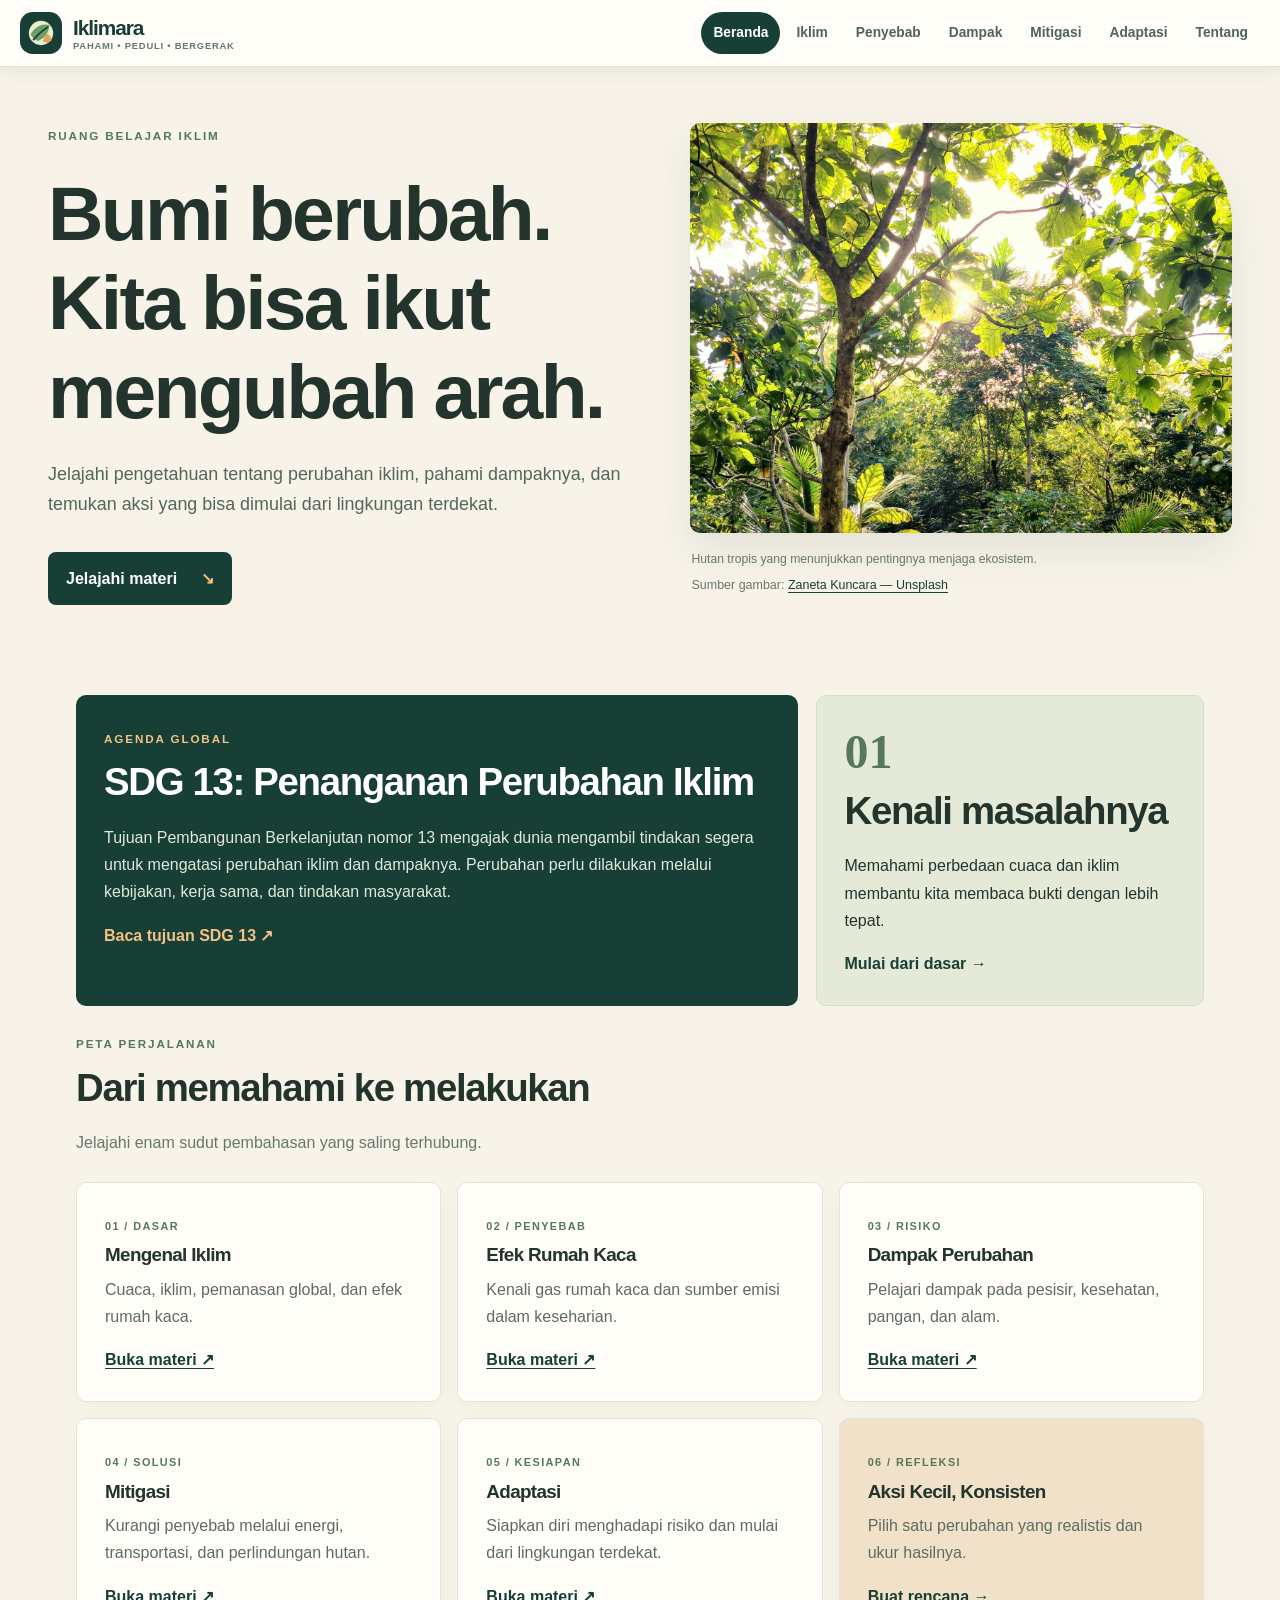
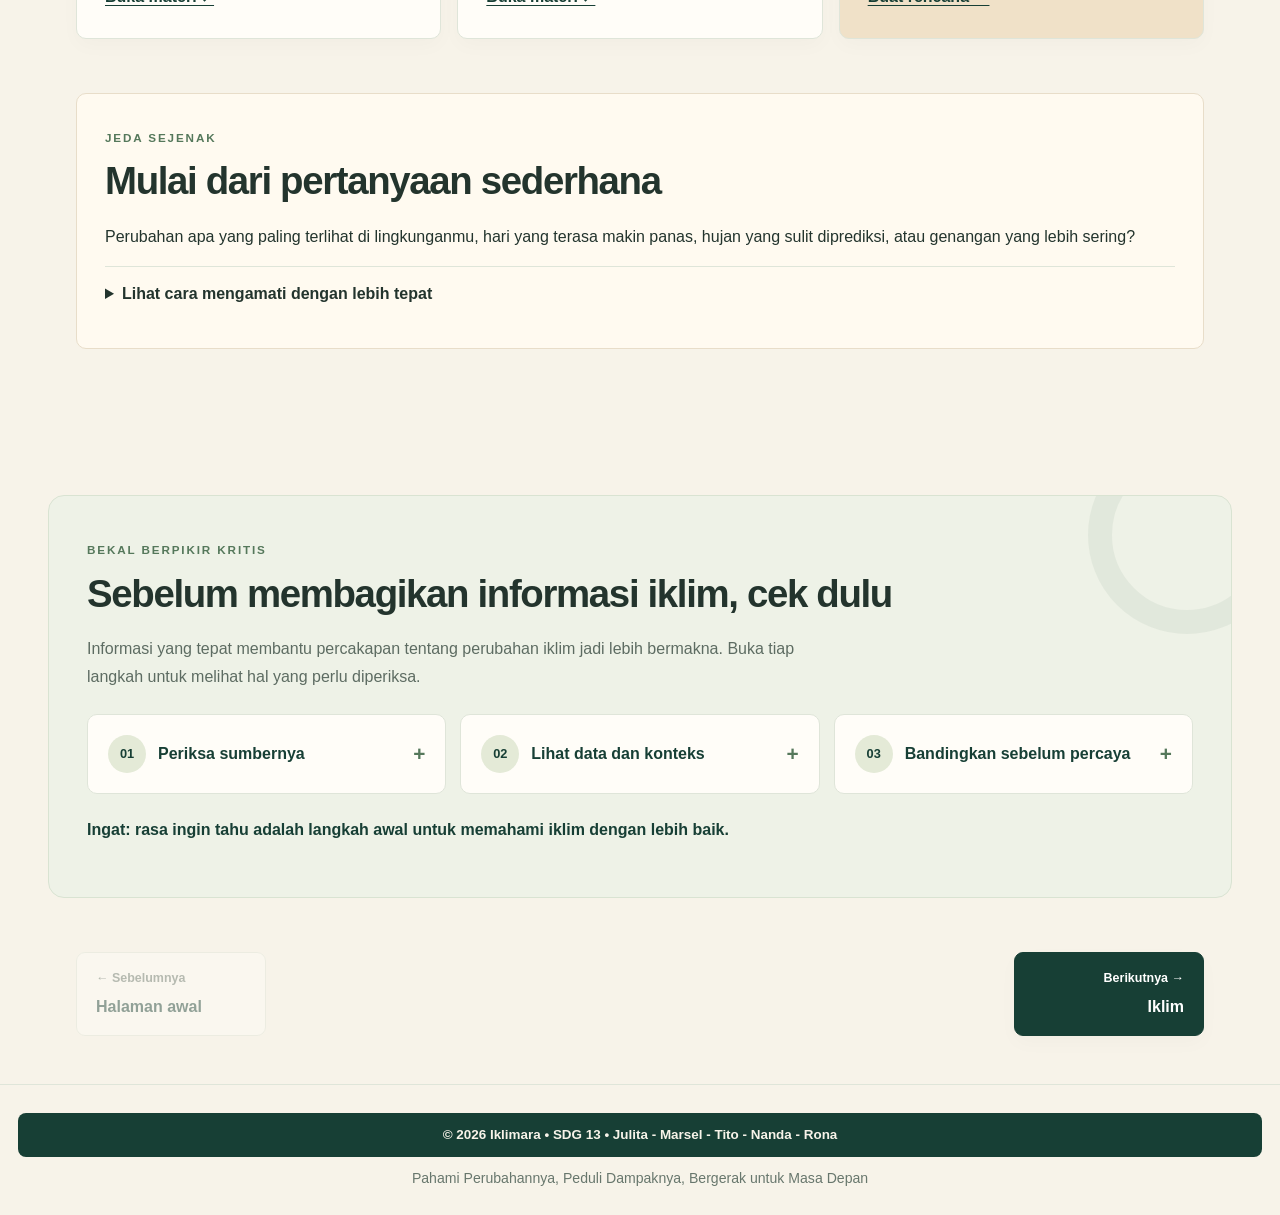
==== commit d1bc933f: "Revise title and footer tagline in index.html Updated the title and footer tagline for clarity and i" ====
--- a/index.html
+++ b/index.html
@@ -5,7 +5,7 @@
   <meta content="width=device-width, initial-scale=1" name="viewport"/>
   <meta content="Iklimara, ruang belajar perubahan iklim dan aksi iklim." name="description"/>
   <title>
-   Bumi berubah. Kita bisa ikut mengubah arah. &mdash; Iklimara
+   Bumi berubah, Kita bisa ikut mengubah arah &mdash; Iklimara
   </title>
   <link href="css/index.css" rel="stylesheet"/>
  </head>
@@ -14,7 +14,7 @@
    <a class="brand" href="index.html">
     <img alt="Logo Iklimara" src="images/logo.svg"/>
     <span>
-     iklimara
+     Iklimara
      <small>
       pahami &bull; peduli &bull; bergerak
      </small>
@@ -264,7 +264,7 @@
    <p class="copyright">
     &copy; 2026 Iklimara &bull; SDG 13 &bull; Julita - Marsel - Tito - Nanda - Rona
    </p>
-   <p class="footer-tagline">Belajar iklim, membaca perubahan, dan memilih aksi yang berdampak.</p>
+   <p class="footer-tagline">Pahami Perubahannya, Peduli Dampaknya, Bergerak untuk Masa Depan</p>
   </footer>
 
 </body>
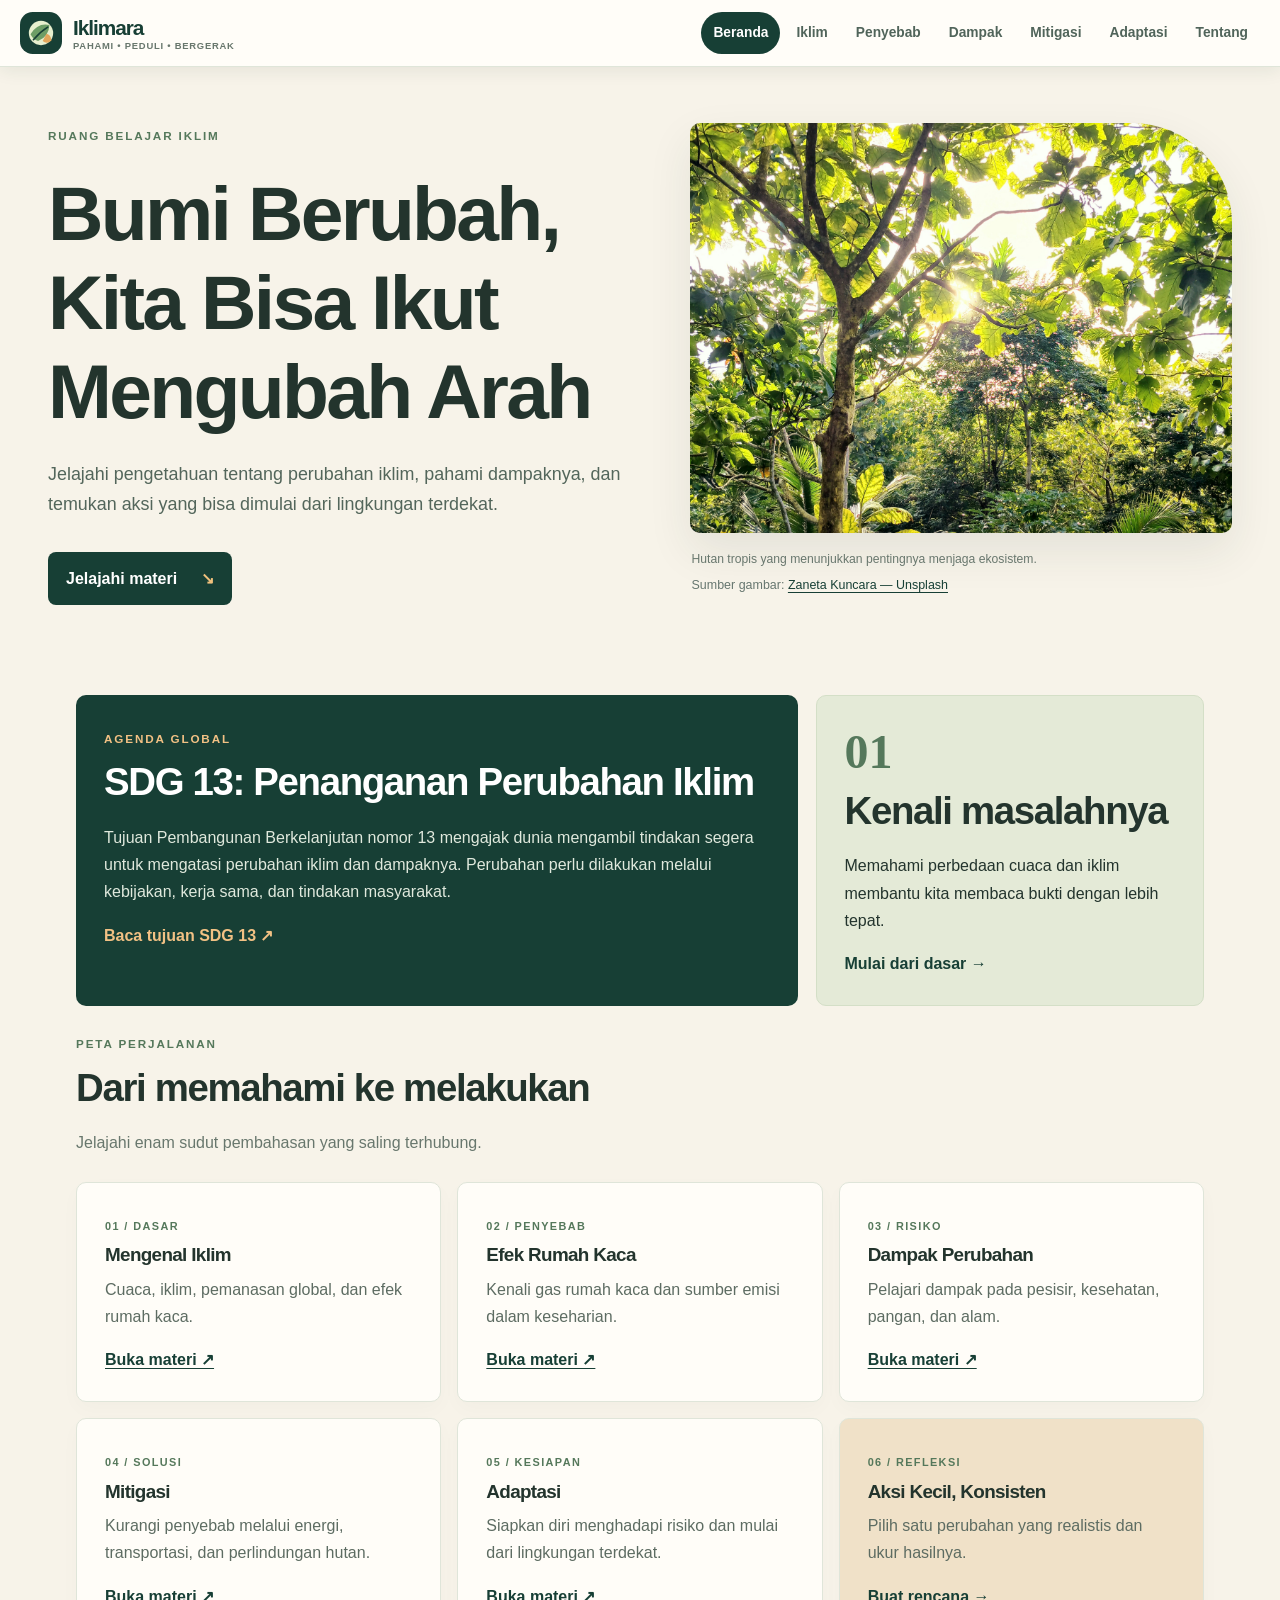
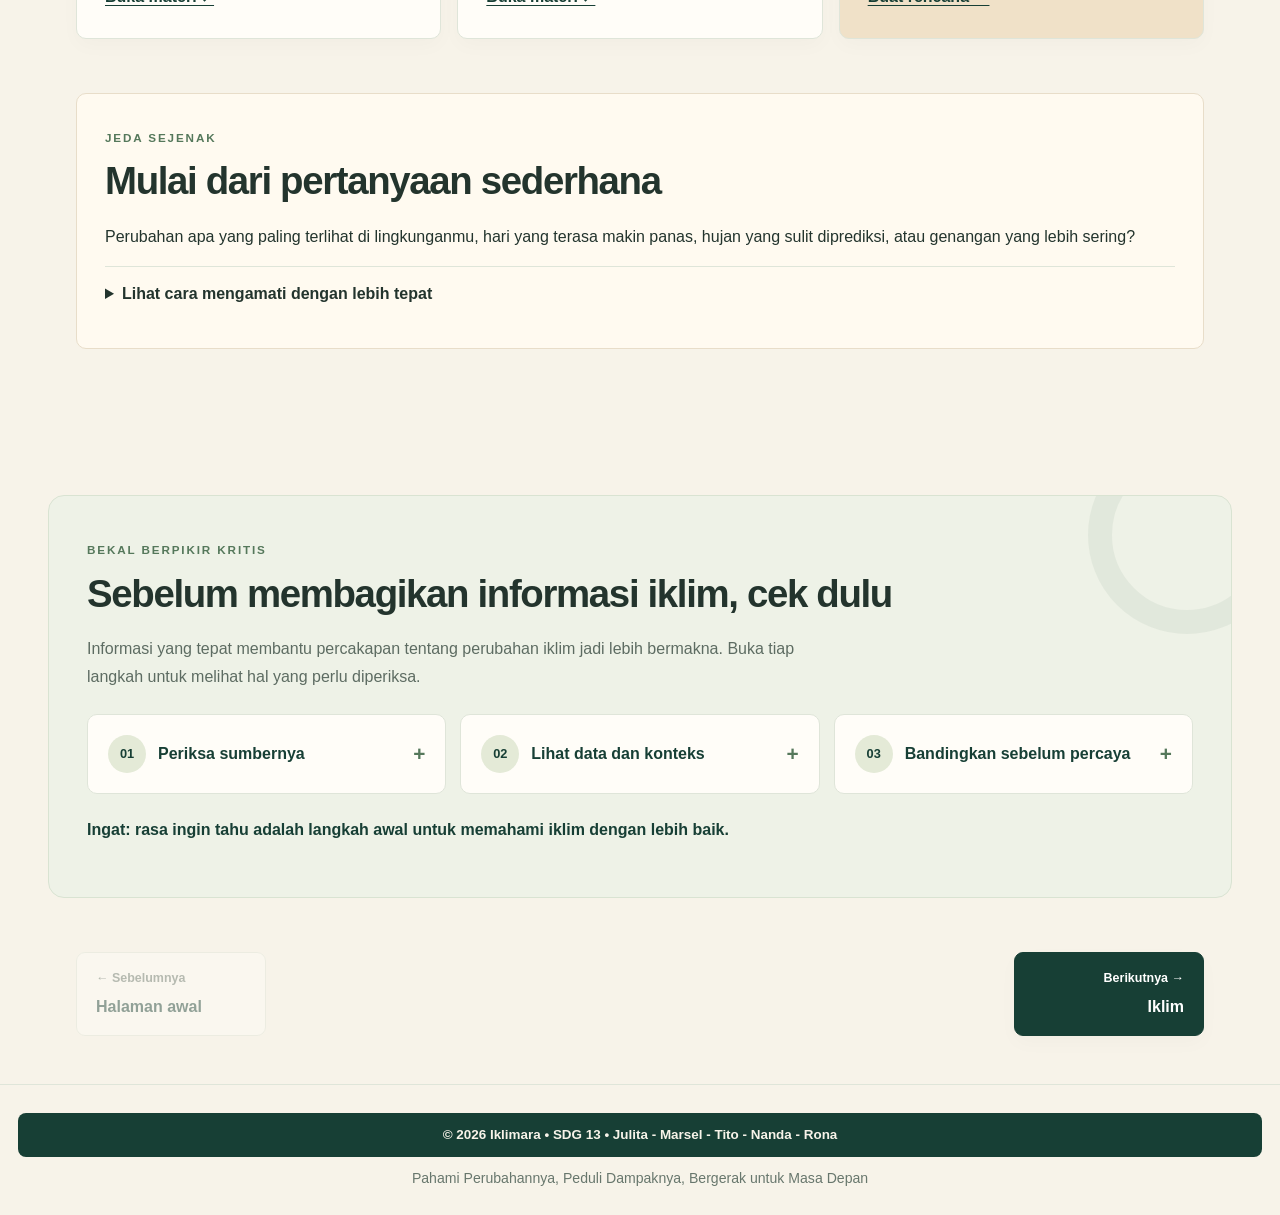
==== commit d08e3279: "Update heading text for clarity and emphasis" ====
--- a/index.html
+++ b/index.html
@@ -51,7 +51,7 @@
       RUANG BELAJAR IKLIM
      </p>
      <h1>
-      Bumi berubah. Kita bisa ikut mengubah arah.
+      Bumi Berubah, Kita Bisa Ikut Mengubah Arah
      </h1>
      <p class="lead">
       Jelajahi pengetahuan tentang perubahan iklim, pahami dampaknya, dan temukan aksi yang bisa dimulai dari lingkungan terdekat.
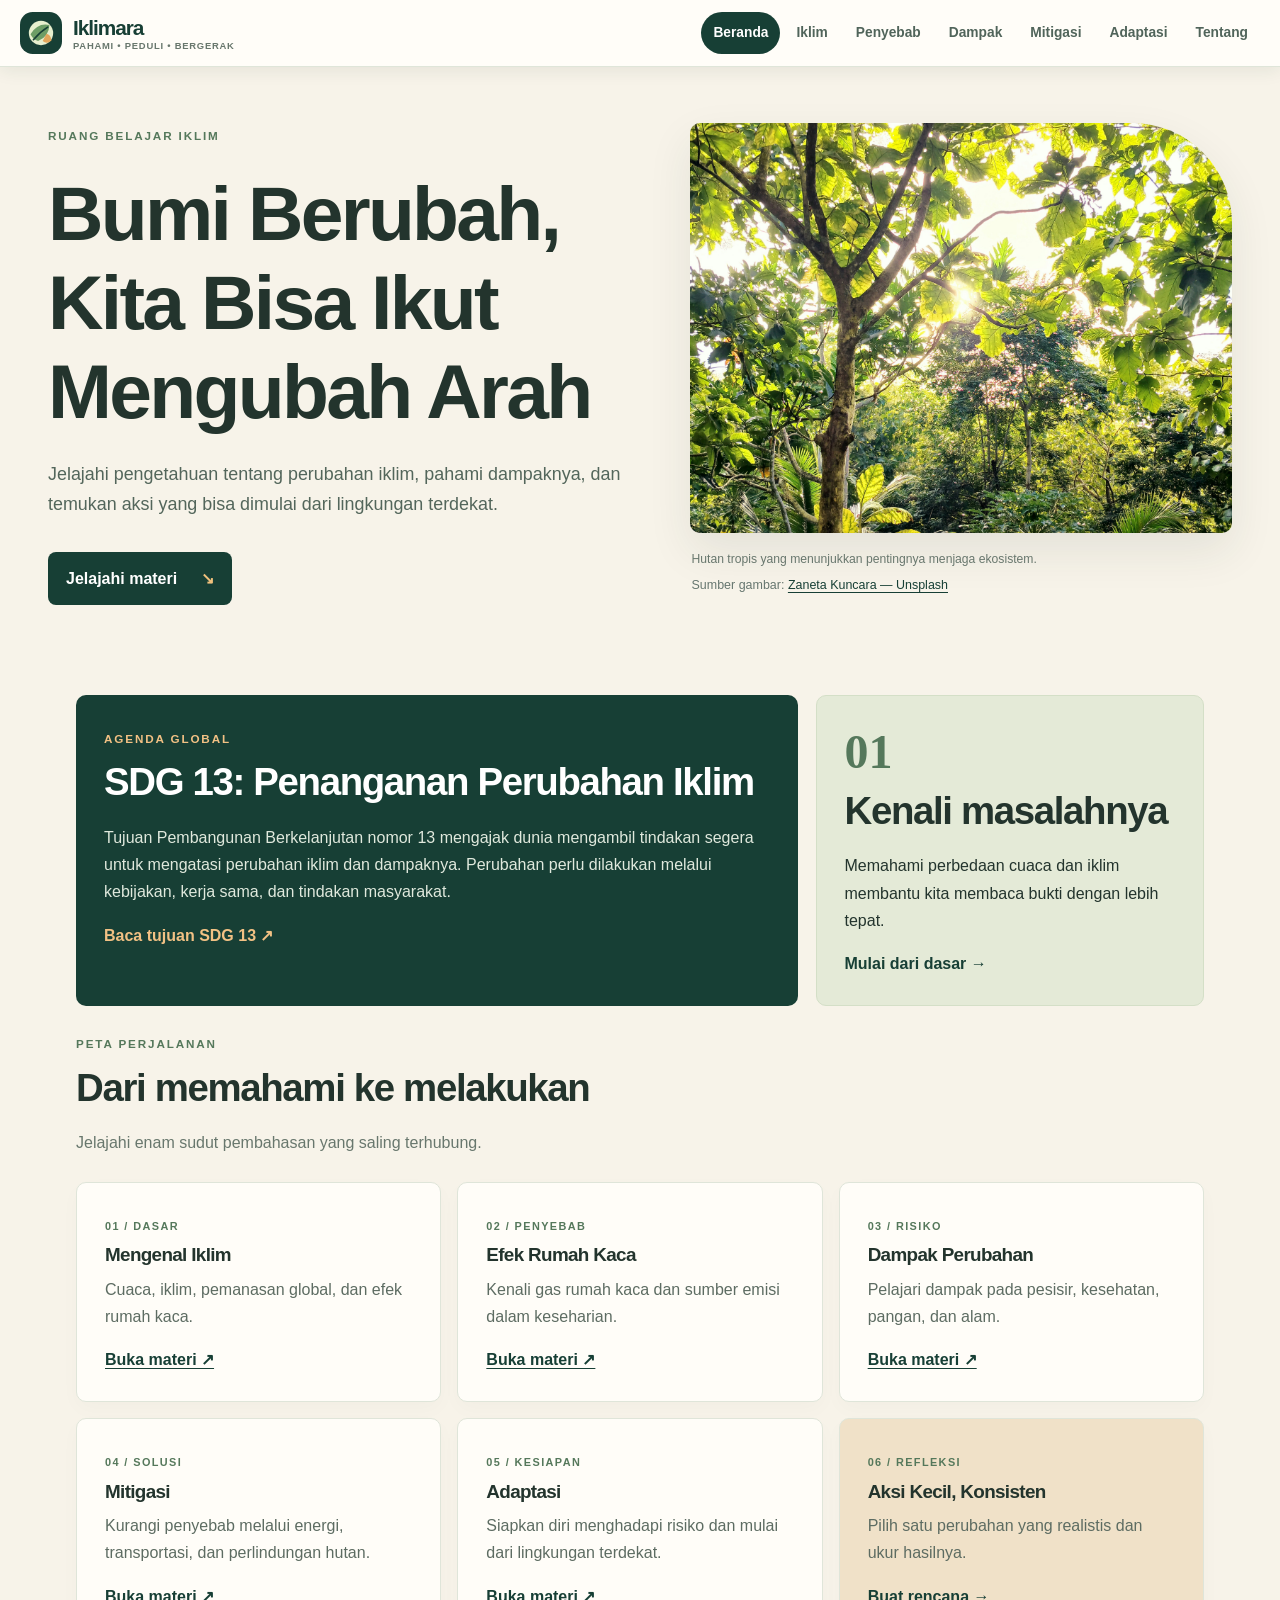
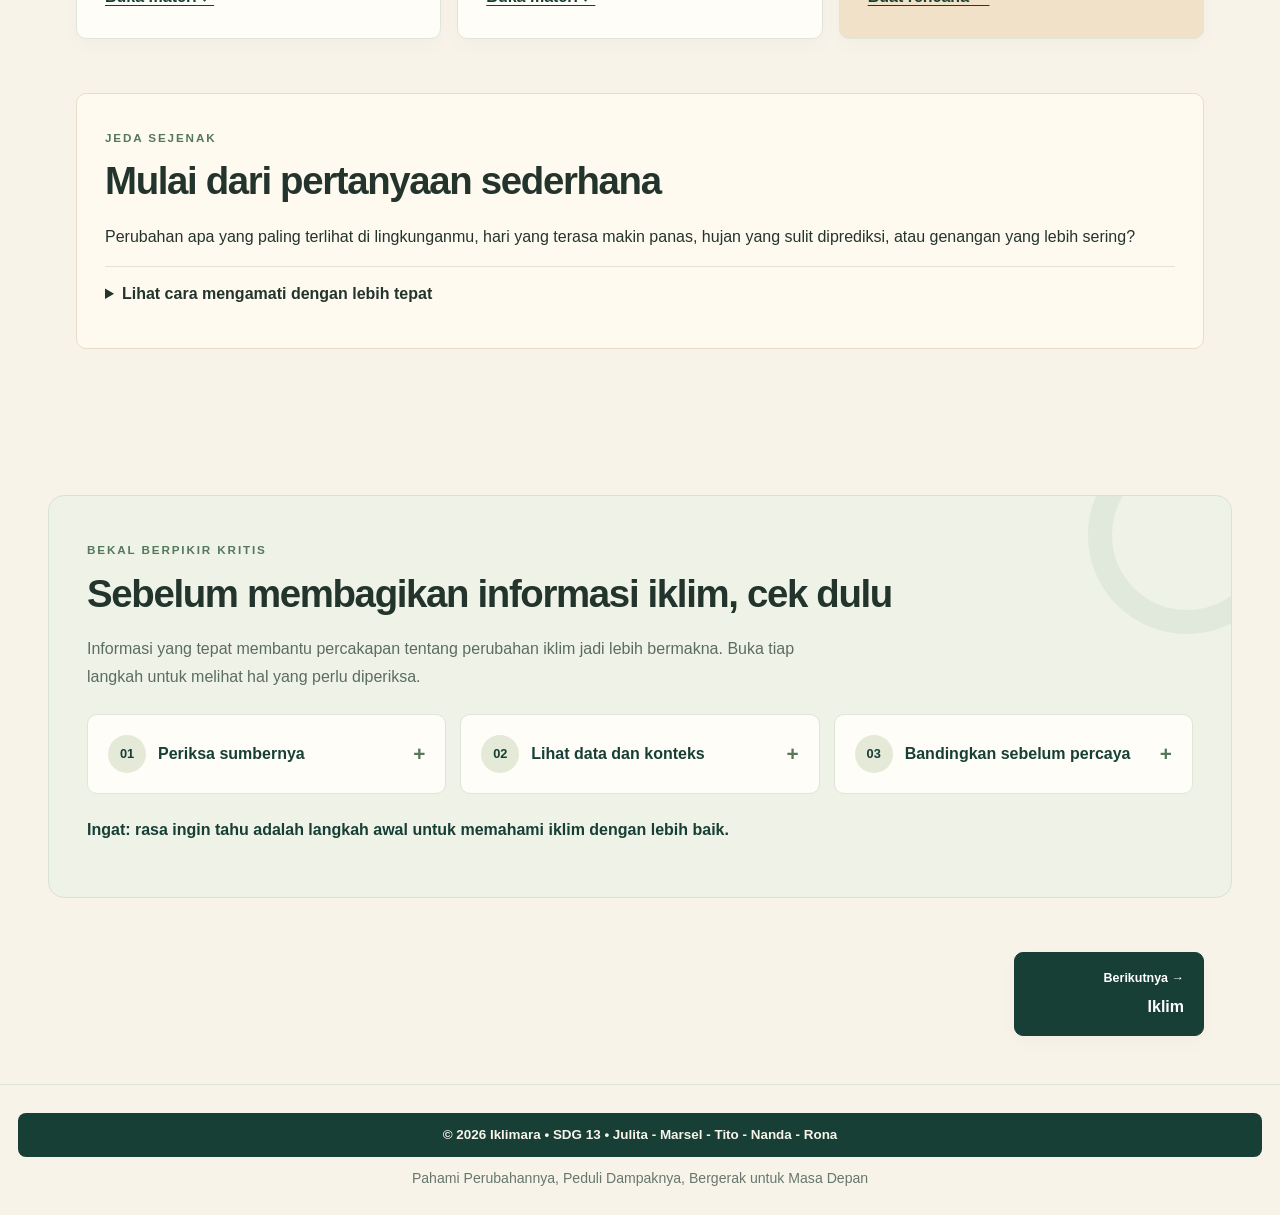
==== commit 35145dc8: "Remove previous page navigation element" ====
--- a/index.html
+++ b/index.html
@@ -242,14 +242,6 @@
     <p class="fact-check-note">Ingat: rasa ingin tahu adalah langkah awal untuk memahami iklim dengan lebih baik.</p>
    </section>
    <nav aria-label="Navigasi halaman" class="page-navigation">
-    <span aria-disabled="true" class="page-nav-link previous disabled">
-     <span>
-      &larr; Sebelumnya
-     </span>
-     <strong>
-      Halaman awal
-     </strong>
-    </span>
     <a class="page-nav-link next" href="iklim.html">
      <span>
       Berikutnya &rarr;
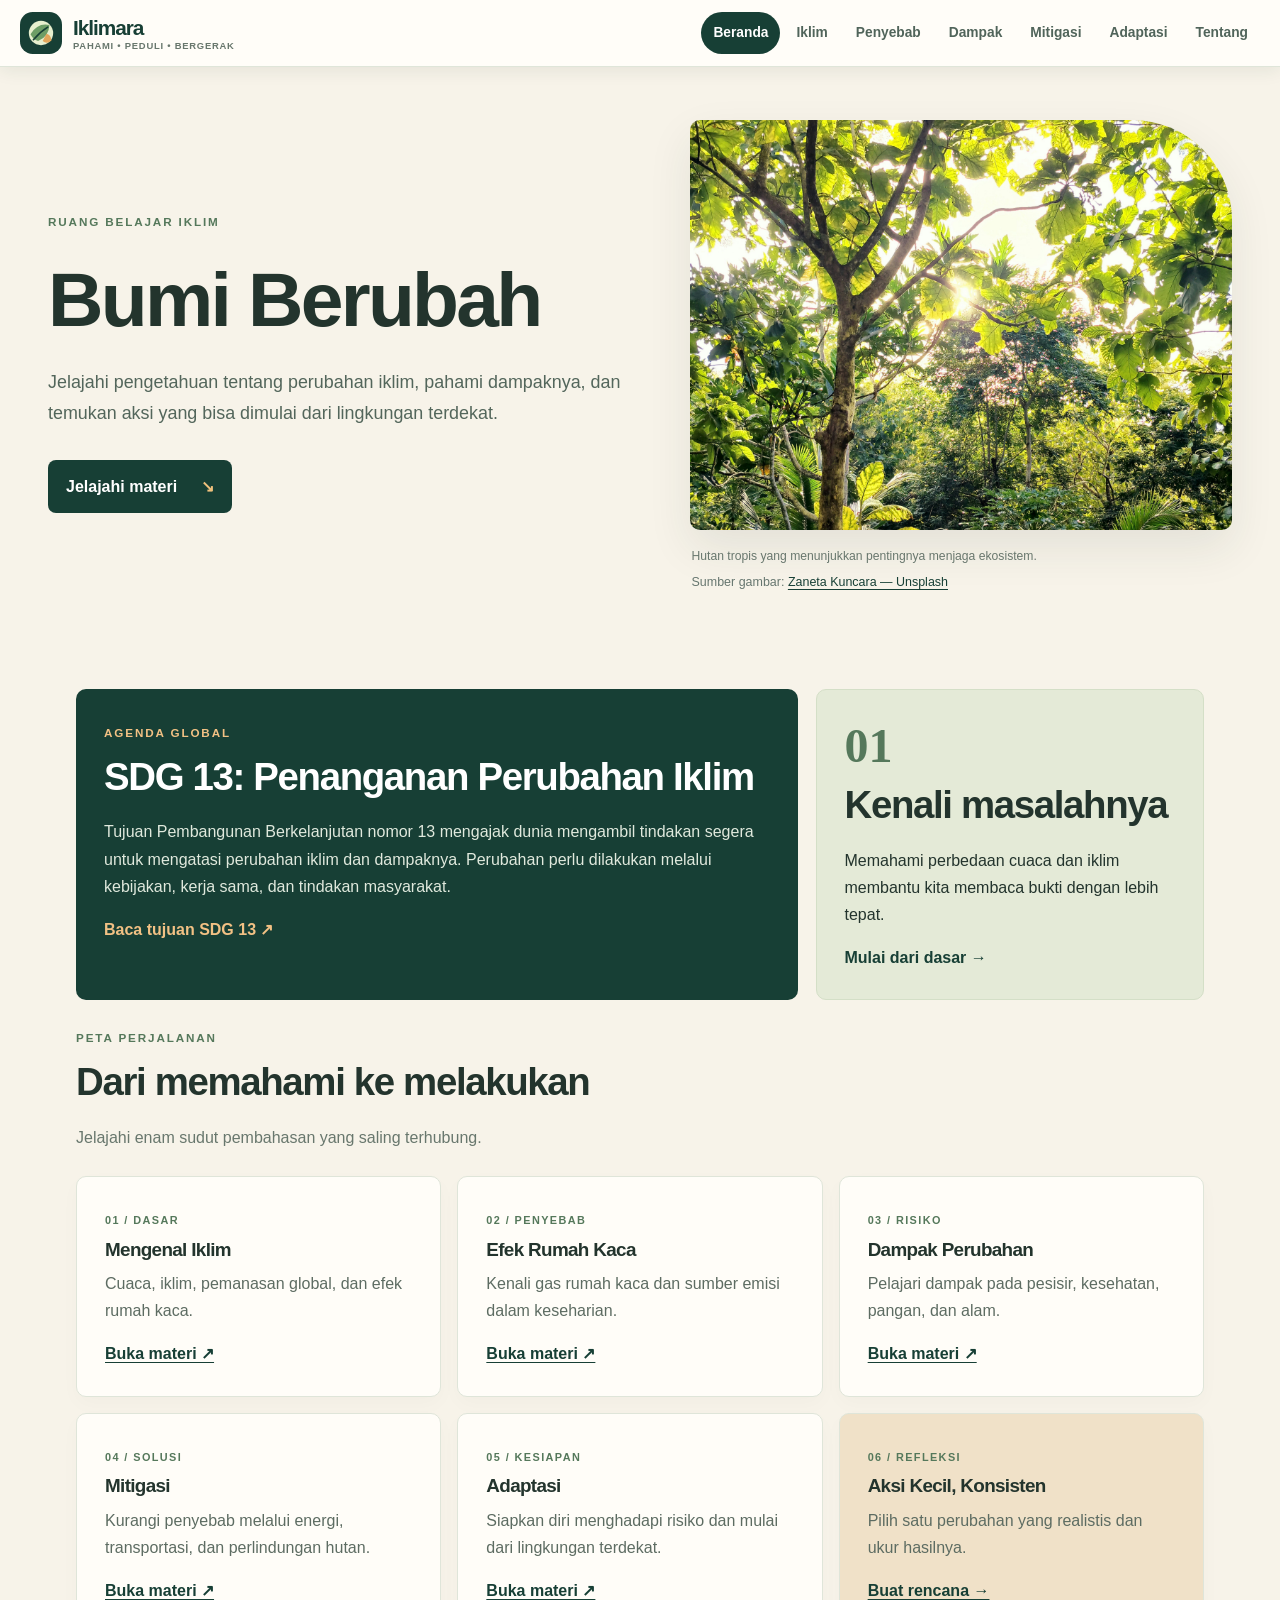
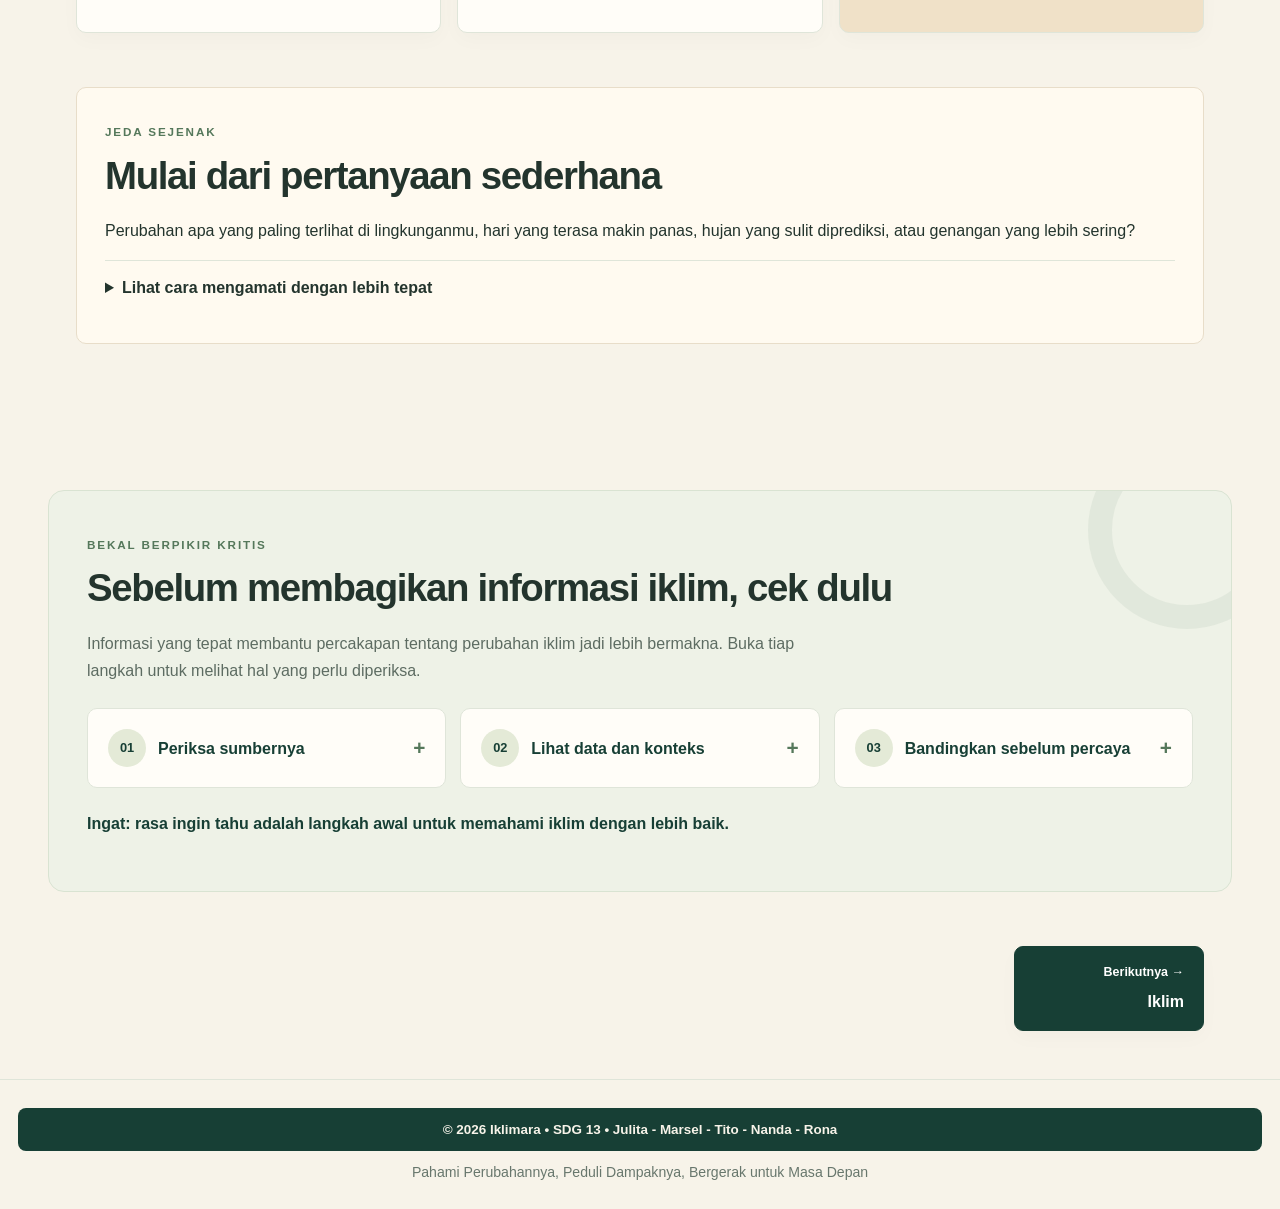
==== commit 9755f947: "Update index.html" ====
--- a/index.html
+++ b/index.html
@@ -51,7 +51,7 @@
       RUANG BELAJAR IKLIM
      </p>
      <h1>
-      Bumi Berubah, Kita Bisa Ikut Mengubah Arah
+      Bumi Berubah
      </h1>
      <p class="lead">
       Jelajahi pengetahuan tentang perubahan iklim, pahami dampaknya, dan temukan aksi yang bisa dimulai dari lingkungan terdekat.
--- a/css/index.css
+++ b/css/index.css
@@ -1,1025 +1,889 @@
+/* ===== PENGATURAN DASAR DAN TIPOGRAFI ===== */
+
 :root {
-  --forest: #173f35;
-  --moss: #55785b;
-  --sage: #dce6d0;
-  --cream: #f7f3e9;
-  --paper: #fffdf8;
-  --ink: #23342d;
-  --muted: #68776d;
-  --orange: #df9b55;
-  --line: #dfe5d9;
-  --shadow: 0 18px 45px rgba(29,60,47,.09);
+    --forest: #173f35;
+    --moss: #55785b;
+    --sage: #dce6d0;
+    --cream: #f7f3e9;
+    --paper: #fffdf8;
+    --ink: #23342d;
+    --muted: #68776d;
+    --orange: #df9b55;
+    --line: #dfe5d9;
+    --shadow: 0 18px 45px rgba(29,60,47,.09);
 }
 
 * {
-  box-sizing: border-box;
+    box-sizing: border-box;
 }
 
 html {
-  scroll-behavior: smooth;
+    scroll-behavior: smooth;
 }
 
 body {
-  margin: 0;
-  background: var(--cream);
-  color: var(--ink);
-  font-family: "DM Sans",sans-serif;
-  line-height: 1.7;
-}
-
-h1,h2,h3 {
-  font-family: Manrope,sans-serif;
-  line-height: 1.16;
-  letter-spacing: -.035em;
+    margin: 0;
+    background: var(--cream);
+    color: var(--ink);
+    font-family: "DM Sans",sans-serif;
+    line-height: 1.7;
+}
+
+h1, h2, h3 {
+    font-family: Manrope,sans-serif;
+    line-height: 1.16;
+    letter-spacing: -.035em;
 }
 
 h1 {
-  font-size: clamp(2.8rem,6vw,5.4rem);
-  max-width: 760px;
-  margin: .3em 0;
+    font-size: clamp(2.8rem,6vw,5.4rem);
+    max-width: 760px;
+    margin: .3em 0;
 }
 
 h2 {
-  font-size: clamp(1.7rem,3vw,2.65rem);
-  margin: .25em 0 .5em;
+    font-size: clamp(1.7rem,3vw,2.65rem);
+    margin: .25em 0 .5em;
 }
 
 h3 {
-  font-size: 1.18rem;
-  margin: .35em 0 .5em;
+    font-size: 1.18rem;
+    margin: .35em 0 .5em;
 }
 
 p {
-  margin: .5em 0 1em;
+    margin: .5em 0 1em;
 }
 
 a {
-  color: var(--forest);
-  text-underline-offset: 3px;
-}
-
-/* 2. Identitas situs dan area hero */
+    color: var(--forest);
+    text-underline-offset: 3px;
+}
+
+
+/* ===== IDENTITAS SITUS DAN NAVIGASI ===== */
 
 .brand {
-  display: flex;
-  align-items: center;
-  gap: 11px;
-  text-decoration: none;
-  color: var(--forest);
-  font: 800 1.3rem Manrope,sans-serif;
-  letter-spacing: -.05em;
+    display: flex;
+    align-items: center;
+    gap: 11px;
+    text-decoration: none;
+    color: var(--forest);
+    font: 800 1.3rem Manrope,sans-serif;
+    letter-spacing: -.05em;
 }
 
 .brand img {
-  width: 46px;
-  height: 46px;
+    width: 46px;
+    height: 46px;
 }
 
 .brand small {
-  display: block;
-  font: 600 .59rem "DM Sans",sans-serif;
-  letter-spacing: .08em;
-  text-transform: uppercase;
-  color: var(--muted);
-}
+    display: block;
+    font: 600 .59rem "DM Sans",sans-serif;
+    letter-spacing: .08em;
+    text-transform: uppercase;
+    color: var(--muted);
+}
+
+
+/* ===== BAGIAN PEMBUKA HALAMAN ===== */
 
 .hero {
-  max-width: 1240px;
-  margin: 18px auto 42px;
-  padding: 35px 28px 48px;
-  display: grid;
-  grid-template-columns: 1.05fr .95fr;
-  align-items: center;
-  gap: 42px;
+    max-width: 1240px;
+    margin: 18px auto 42px;
+    padding: 35px 28px 48px;
+    display: grid;
+    grid-template-columns: 1.05fr .95fr;
+    align-items: center;
+    gap: 42px;
 }
 
 .eyebrow {
-  font-size: .73rem;
-  font-weight: 800;
-  letter-spacing: .16em;
-  text-transform: uppercase;
-  color: var(--moss);
+    font-size: .73rem;
+    font-weight: 800;
+    letter-spacing: .16em;
+    text-transform: uppercase;
+    color: var(--moss);
 }
 
 .lead {
-  font-size: 1.12rem;
-  color: #53665b;
-  max-width: 620px;
+    font-size: 1.12rem;
+    color: #53665b;
+    max-width: 620px;
 }
 
 .button {
-  display: inline-flex;
-  gap: 24px;
-  align-items: center;
-  background: var(--forest);
-  color: #fff;
-  text-decoration: none;
-  padding: 13px 18px;
-  border-radius: 8px;
-  font-weight: 700;
-  margin-top: 14px;
+    display: inline-flex;
+    gap: 24px;
+    align-items: center;
+    background: var(--forest);
+    color: #fff;
+    text-decoration: none;
+    padding: 13px 18px;
+    border-radius: 8px;
+    font-weight: 700;
+    margin-top: 14px;
 }
 
 .button span {
-  color: #f0c17d;
+    color: #f0c17d;
 }
 
 .hero-image {
-  margin: 0;
-  position: relative;
+    margin: 0;
+    position: relative;
 }
 
 .hero-image img {
-  width: 100%;
-  height: 410px;
-  object-fit: cover;
-  border-radius: 10px 100px 10px 10px;
-  box-shadow: var(--shadow);
+    width: 100%;
+    height: 410px;
+    object-fit: cover;
+    border-radius: 10px 100px 10px 10px;
+    box-shadow: var(--shadow);
 }
 
 figcaption {
-  font-size: .76rem;
-  color: var(--muted);
-  padding: 8px 2px;
-}
-
-/* 3. Tata letak konten dan bagian halaman */
+    font-size: .76rem;
+    color: var(--muted);
+    padding: 8px 2px;
+}
+
+
+/* ===== TATA LETAK DAN BAGIAN KONTEN ===== */
 
 .content {
-  max-width: 1184px;
-  margin: 0 auto;
-  padding: 0 28px 64px;
+    max-width: 1184px;
+    margin: 0 auto;
+    padding: 0 28px 64px;
 }
 
 .section {
-  margin: 28px 0 54px;
+    margin: 28px 0 54px;
 }
 
 .section-heading {
-  max-width: 740px;
-  margin-bottom: 25px;
+    max-width: 740px;
+    margin-bottom: 25px;
 }
 
 .section-heading>p:last-child {
-  color: var(--muted);
+    color: var(--muted);
 }
 
 .intro-grid {
-  display: grid;
-  grid-template-columns: 1.3fr .7fr;
-  gap: 18px;
-}
-
-.feature-card,.quote-card,.mini-card,.reflection,.plan {
-  padding: 28px;
-  border-radius: 10px;
+    display: grid;
+    grid-template-columns: 1.3fr .7fr;
+    gap: 18px;
+}
+
+
+/* ===== CARD DAN KONTEN KHUSUS ===== */
+
+.feature-card, .quote-card, .mini-card, .reflection {
+    padding: 28px;
+    border-radius: 10px;
 }
 
 .dark {
-  background: var(--forest);
-  color: #fff;
-}
-
-.dark .eyebrow,.dark .text-link {
-  color: #f2c184;
-}
+    background: var(--forest);
+    color: #fff;
+}
+
+
+/* ===== BAGIAN PEMBUKA HALAMAN ===== */
+
+.dark .eyebrow, .dark .text-link {
+    color: #f2c184;
+}
+
+
+/* ===== CARD DAN KONTEN KHUSUS ===== */
 
 .dark p {
-  color: #e0e9dd;
+    color: #e0e9dd;
 }
 
 .quote-card {
-  background: #e4ead7;
-  border: 1px solid #d4dfc7;
+    background: #e4ead7;
+    border: 1px solid #d4dfc7;
 }
 
 .big-number {
-  font: 800 3rem Manrope;
-  color: var(--moss);
-}
+    font: 800 3rem Manrope;
+    color: var(--moss);
+}
+
+
+/* ===== PENGATURAN ELEMEN HALAMAN ===== */
 
 .text-link {
-  font-weight: 800;
-  text-decoration: none;
-}
-
-/* 4. Kartu, statistik, dan komponen konten */
+    font-weight: 800;
+    text-decoration: none;
+}
+
+
+/* ===== CARD DAN KONTEN KHUSUS ===== */
 
 .cards {
-  display: grid;
-  gap: 16px;
-}
+    display: grid;
+    gap: 16px;
+}
+
+
+/* ===== PENGATURAN ELEMEN HALAMAN ===== */
 
 .three {
-  grid-template-columns: repeat(3,minmax(0,1fr));
-}
-
-.two {
-  grid-template-columns: repeat(2,minmax(0,1fr));
-}
+    grid-template-columns: repeat(3,minmax(0,1fr));
+}
+
+
+/* ===== CARD DAN KONTEN KHUSUS ===== */
 
 .mini-card {
-  background: var(--paper);
-  border: 1px solid var(--line);
-  box-shadow: 0 7px 20px rgba(25,60,43,.025);
+    background: var(--paper);
+    border: 1px solid var(--line);
+    box-shadow: 0 7px 20px rgba(25,60,43,.025);
 }
 
 .mini-card>span {
-  font-size: .68rem;
-  letter-spacing: .13em;
-  color: var(--moss);
-  font-weight: 800;
+    font-size: .68rem;
+    letter-spacing: .13em;
+    color: var(--moss);
+    font-weight: 800;
 }
 
 .mini-card p {
-  color: #5d6c62;
+    color: #5d6c62;
 }
 
 .mini-card a {
-  font-weight: 700;
+    font-weight: 700;
 }
 
 .accent {
-  background: #f0e1c8;
-}
-
-.stats {
-  display: grid;
-  grid-template-columns: repeat(3,1fr);
-  background: #e3e9da;
-  border-radius: 10px;
-  padding: 28px;
-  gap: 25px;
-}
-
-.stats div {
-  display: flex;
-  flex-direction: column;
-}
-
-.stats strong {
-  font: 800 2rem Manrope;
-  color: var(--forest);
-}
-
-.stats span {
-  line-height: 1.45;
-}
-
-.stats small {
-  color: var(--muted);
-  margin-top: 9px;
+    background: #f0e1c8;
 }
 
 .reflection {
-  background: #fffaf0;
-  border: 1px solid #e8ddc9;
+    background: #fffaf0;
+    border: 1px solid #e8ddc9;
 }
 
 .reflection h2 {
-  max-width: 700px;
-}
+    max-width: 700px;
+}
+
+
+/* ===== KOMPONEN INTERAKTIF ===== */
 
 .reflection details {
-  border-top: 1px solid var(--line);
-  padding: 13px 0;
+    border-top: 1px solid var(--line);
+    padding: 13px 0;
 }
 
 .reflection summary {
-  font-weight: 800;
-  cursor: pointer;
+    font-weight: 800;
+    cursor: pointer;
 }
 
 .reflection details p {
-  margin: 12px 0 2px;
-  color: #5b6a60;
-}
-
-.prose {
-  max-width: 880px;
-}
-
-.prose p {
-  font-size: 1.04rem;
-}
-
-.source,.note {
-  font-size: .88rem;
-  color: var(--muted);
-  border-left: 3px solid var(--orange);
-  padding-left: 13px;
-}
-
-.split {
-  display: grid;
-  grid-template-columns: 1fr 1fr;
-  gap: 40px;
-  align-items: start;
-}
-
-.process {
-  display: grid;
-  gap: 10px;
-}
-
-.process div {
-  display: flex;
-  align-items: center;
-  gap: 15px;
-  padding: 16px;
-  background: var(--paper);
-  border: 1px solid var(--line);
-  border-radius: 8px;
-}
-
-.process b {
-  display: grid;
-  place-items: center;
-  background: var(--forest);
-  color: #fff;
-  border-radius: 50%;
-  width: 38px;
-  height: 38px;
-  flex-shrink: 0;
-}
-
-.stack {
-  display: grid;
-  gap: 12px;
-}
-
-.stack article {
-  padding: 17px 20px;
-  background: var(--paper);
-  border-left: 3px solid var(--moss);
-  border-radius: 4px;
-}
-
-.stack p {
-  margin-bottom: 0;
-}
-
-.checklist,.days {
-  display: grid;
-  gap: 10px;
-  margin: 20px 0;
-}
-
-.checklist label,.days label {
-  display: flex;
-  gap: 12px;
-  align-items: flex-start;
-  padding: 13px 15px;
-  background: var(--paper);
-  border: 1px solid var(--line);
-  border-radius: 7px;
-  cursor: pointer;
-}
-
-.checklist input,.days input {
-  margin-top: 7px;
-  accent-color: var(--forest);
-  width: 17px;
-  height: 17px;
-  flex-shrink: 0;
-}
-
-.days label {
-  padding: 17px;
-}
-
-.days span {
-  display: grid;
-}
-
-.days small {
-  color: var(--muted);
-  font-size: .92rem;
-}
-
-.plan {
-  background: #e4eadb;
-}
-
-.references {
-  padding-left: 25px;
-}
-
-.references li {
-  padding: 12px 0;
-  border-bottom: 1px solid var(--line);
-}
-
-.references li a {
-  display: inline-block;
-  margin-left: 7px;
-  font-weight: 700;
-}
+    margin: 12px 0 2px;
+    color: #5b6a60;
+}
+
+
+/* ===== PENGATURAN DASAR DAN TIPOGRAFI ===== */
 
 ul {
-  padding-left: 19px;
+    padding-left: 19px;
 }
 
 li {
-  padding: 3px 0;
-}
+    padding: 3px 0;
+}
+
+
+/* ===== BAGIAN FOOTER ===== */
 
 footer {
-  border-top: 1px solid var(--line);
-  padding: 30px max(28px,calc((100% - 1184px)/2));
-  display: flex;
-  justify-content: space-between;
-  gap: 30px;
-  color: var(--muted);
-  font-size: .88rem;
+    border-top: 1px solid var(--line);
+    padding: 30px max(28px,calc((100% - 1184px)/2));
+    display: flex;
+    justify-content: space-between;
+    gap: 30px;
+    color: var(--muted);
+    font-size: .88rem;
 }
 
 footer b {
-  font: 800 1.2rem Manrope;
-  color: var(--forest);
+    font: 800 1.2rem Manrope;
+    color: var(--forest);
 }
 
 footer p {
-  margin: .25em 0;
-}
+    margin: .25em 0;
+}
+
+
+/* ===== RESPONSIF / MEDIA QUERY ===== */
 
 @media (max-width:900px) {
-  .hero {
-    grid-template-columns: 1fr;
-    gap: 20px;
-    padding-top: 15px;
-  }
-  .hero-image img {
-    height: 340px;
-  }
-  .three {
-    grid-template-columns: repeat(2,minmax(0,1fr));
-  }
-  .intro-grid,.split {
-    grid-template-columns: 1fr;
-  }
-  .stats {
-    grid-template-columns: 1fr;
-  }
-  .stats div {
-    border-bottom: 1px solid #ccd7c6;
-    padding-bottom: 15px;
-  }
-  .stats div:last-child {
-    border: 0;
-    padding: 0;
-  }
+    /* ===== BAGIAN PEMBUKA HALAMAN ===== */
+
+    .hero {
+        grid-template-columns: 1fr;
+        gap: 20px;
+        padding-top: 15px;
+    }
+
+    .hero-image img {
+        height: 340px;
+    }
+
+
+    /* ===== PENGATURAN ELEMEN HALAMAN ===== */
+
+    .three {
+        grid-template-columns: repeat(2,minmax(0,1fr));
+    }
+
+
+    /* ===== TATA LETAK DAN BAGIAN KONTEN ===== */
+
+    .intro-grid {
+        grid-template-columns: 1fr;
+    }
 }
 
 @media (max-width:560px) {
-  .hero {
-    padding: 10px 18px 28px;
-    margin-top: 8px;
-  }
-  .hero-image img {
-    height: 270px;
-    border-radius: 8px 65px 8px 8px;
-  }
-  .content {
-    padding: 0 18px 35px;
-  }
-  .three,.two {
-    grid-template-columns: 1fr;
-  }
-  .feature-card,.quote-card,.mini-card,.reflection,.plan {
-    padding: 21px;
-  }
-  footer {
-    padding: 25px 18px;
+    /* ===== BAGIAN PEMBUKA HALAMAN ===== */
+
+    .hero {
+        padding: 10px 18px 28px;
+        margin-top: 8px;
+    }
+
+    .hero-image img {
+        height: 270px;
+        border-radius: 8px 65px 8px 8px;
+    }
+
+
+    /* ===== TATA LETAK DAN BAGIAN KONTEN ===== */
+
+    .content {
+        padding: 0 18px 35px;
+    }
+
+
+    /* ===== PENGATURAN ELEMEN HALAMAN ===== */
+
+    .three {
+        grid-template-columns: 1fr;
+    }
+
+
+    /* ===== KARTU DAN KONTEN KHUSUS ===== */
+
+    .feature-card, .quote-card, .mini-card, .reflection {
+        padding: 21px;
+    }
+
+
+    /* ===== BAGIAN FOOTER ===== */
+
+    footer {
+        padding: 25px 18px;
+        flex-direction: column;
+        gap: 8px;
+    }
+
+
+    /* ===== PENGATURAN DASAR DAN TIPOGRAFI ===== */
+
+    h1 {
+        font-size: 2.8rem;
+    }
+}
+
+
+/* ===== IDENTITAS SITUS DAN NAVIGASI ===== */
+
+.page-navigation {
+    max-width: 1184px;
+    margin: 0 auto;
+    padding: 0 28px 48px;
+    display: flex;
+    justify-content: space-between;
+    gap: 18px;
+}
+
+.page-nav-link {
+    display: flex;
     flex-direction: column;
-    gap: 8px;
-  }
-  h1 {
-    font-size: 2.8rem;
-  }
-  .stats {
-    padding: 22px;
-  }
-}
-
-/* 5. Navigasi antarhalaman */
-
-.page-navigation {
-  max-width: 1184px;
-  margin: 0 auto;
-  padding: 0 28px 48px;
-  display: flex;
-  justify-content: space-between;
-  gap: 18px;
-}
-
-.page-nav-link {
-  display: flex;
-  flex-direction: column;
-  gap: 4px;
-  min-width: 190px;
-  padding: 15px 19px;
-  border: 1px solid var(--line);
-  border-radius: 9px;
-  background: var(--paper);
-  text-decoration: none;
-  box-shadow: 0 7px 20px rgba(25,60,43,.025);
-  transition: transform .18s ease,background .18s ease;
+    gap: 4px;
+    min-width: 190px;
+    padding: 15px 19px;
+    border: 1px solid var(--line);
+    border-radius: 9px;
+    background: var(--paper);
+    text-decoration: none;
+    box-shadow: 0 7px 20px rgba(25,60,43,.025);
+    transition: transform .18s ease,background .18s ease;
 }
 
 .page-nav-link span {
-  font-size: .78rem;
-  color: var(--muted);
-  font-weight: 700;
+    font-size: .78rem;
+    color: var(--muted);
+    font-weight: 700;
 }
 
 .page-nav-link strong {
-  font-family: Manrope,sans-serif;
-  color: var(--forest);
+    font-family: Manrope,sans-serif;
+    color: var(--forest);
 }
 
 .page-nav-link.next {
-  margin-left: auto;
-  text-align: right;
-  background: var(--forest);
-  border-color: var(--forest);
-}
-
-.page-nav-link.next span,.page-nav-link.next strong {
-  color: #fff;
-}
-
-.page-nav-link:hover:not(.disabled) {
-  transform: translateY(-2px);
-}
-
-.page-nav-link.disabled {
-  opacity: .45;
-  box-shadow: none;
-}
+    margin-left: auto;
+    text-align: right;
+    background: var(--forest);
+    border-color: var(--forest);
+}
+
+.page-nav-link.next span, .page-nav-link.next strong {
+    color: #fff;
+}
+
+
+/* ===== RESPONSIF / MEDIA QUERY ===== */
 
 @media (max-width:560px) {
-  .page-navigation {
-    padding: 0 18px 34px;
+    /* ===== IDENTITAS SITUS DAN NAVIGASI ===== */
+
+    .page-navigation {
+        padding: 0 18px 34px;
+        gap: 10px;
+    }
+
+    .page-nav-link {
+        min-width: 0;
+        flex: 1;
+        padding: 12px;
+    }
+
+    .page-nav-link span {
+        font-size: .7rem;
+    }
+
+    .page-nav-link strong {
+        font-size: .9rem;
+    }
+}
+
+
+/* ===== KOMPONEN INTERAKTIF ===== */
+
+.interactive-feature {
+    max-width: 1184px;
+    margin: 28px auto 54px;
+    padding: clamp(22px,4vw,38px);
+    background: #eef2e7;
+    border: 1px solid #d9e3d2;
+    border-radius: 16px;
+    position: relative;
+    overflow: hidden;
+}
+
+.interactive-feature:after {
+    content: "";
+    position: absolute;
+    width: 150px;
+    height: 150px;
+    border: 24px solid rgba(85,120,91,.08);
+    border-radius: 50%;
+    right: -55px;
+    top: -60px;
+    pointer-events: none;
+}
+
+
+/* ===== KARTU DAN KONTEN KHUSUS ===== */
+
+.feature-intro {
+    max-width: 720px;
+    color: var(--muted);
+    margin-bottom: 22px;
+}
+
+
+/* ===== RESPONSIF / MEDIA QUERY ===== */
+
+@media (max-width:650px) {
+    /* ===== KOMPONEN INTERAKTIF ===== */
+
+    .interactive-feature {
+        padding: 22px;
+    }
+}
+
+
+/* ===== CARD DAN KONTEN KHUSUS ===== */
+
+.fact-check-feature {
+    max-width: 1184px;
+    margin: 28px auto 54px;
+    padding: clamp(22px,4vw,38px);
+    background: #eef2e7;
+    border: 1px solid #d9e3d2;
+    border-radius: 16px;
+    position: relative;
+    overflow: hidden;
+}
+
+.fact-check-feature:after {
+    content: "";
+    position: absolute;
+    width: 150px;
+    height: 150px;
+    border: 24px solid rgba(85,120,91,.08);
+    border-radius: 50%;
+    right: -55px;
+    top: -60px;
+    pointer-events: none;
+}
+
+.fact-check-feature .feature-intro {
+    max-width: 760px;
+    color: #5d6c62;
+}
+
+
+/* ===== TATA LETAK DAN BAGIAN KONTEN ===== */
+
+.fact-check-grid {
+    display: grid;
+    grid-template-columns: repeat(3,minmax(0,1fr));
+    gap: 14px;
+    margin-top: 24px;
+}
+
+
+/* ===== CARD DAN KONTEN KHUSUS ===== */
+
+.fact-check-card {
+    align-self: start;
+    background: #fffdf8;
+    border: 1px solid #dfe5d9;
+    border-radius: 10px;
+    padding: 20px;
+    position: relative;
+    z-index: 1;
+}
+
+
+/* ===== KOMPONEN INTERAKTIF ===== */
+
+.fact-check-card summary {
+    cursor: pointer;
+    list-style: none;
+    font-weight: 800;
+    color: var(--forest);
+    display: flex;
+    align-items: center;
+    gap: 12px;
+}
+
+.fact-check-card summary::-webkit-details-marker {
+    display: none;
+}
+
+.fact-check-card summary:after {
+    content: "+";
+    margin-left: auto;
+    font-size: 1.3rem;
+    color: var(--moss);
+}
+
+.fact-check-card[open] summary:after {
+    content: "−";
+}
+
+.fact-check-card summary span {
+    display: grid;
+    place-items: center;
+    width: 38px;
+    height: 38px;
+    flex: 0 0 38px;
+    border-radius: 50%;
+    background: #e4ead7;
+    color: var(--forest);
+    font-size: .8rem;
+}
+
+
+/* ===== CARD DAN KONTEN KHUSUS ===== */
+
+.fact-check-card p {
+    margin: 16px 0 2px;
+    color: #5d6c62;
+    font-size: .95rem;
+}
+
+
+/* ===== PENGATURAN ELEMEN HALAMAN ===== */
+
+.fact-check-note {
+    margin-top: 22px;
+    font-weight: 700;
+    color: var(--forest);
+}
+
+
+/* ===== RESPONSIF / MEDIA QUERY ===== */
+
+@media (max-width:900px) {
+    /* ===== TATA LETAK DAN BAGIAN KONTEN ===== */
+
+    .fact-check-grid {
+        grid-template-columns: 1fr 1fr;
+    }
+}
+
+@media (max-width:650px) {
+    /* ===== TATA LETAK DAN BAGIAN KONTEN ===== */
+
+    .fact-check-grid {
+        grid-template-columns: 1fr;
+    }
+
+
+    /* ===== CARD DAN KONTEN KHUSUS ===== */
+
+    .fact-check-feature {
+        margin: 28px 18px 45px;
+        padding: 22px;
+    }
+}
+
+
+/* ===== PENGATURAN ELEMEN HALAMAN ===== */
+
+.copyright {
+    max-width: 620px;
+    text-align: right;
+}
+
+
+/* ===== RESPONSIF / MEDIA QUERY ===== */
+
+@media (max-width:900px) {
+    /* ===== PENGATURAN ELEMEN HALAMAN ===== */
+
+    .copyright {
+        text-align: left;
+    }
+}
+
+@media (max-width:560px) {
+    /* ===== PENGATURAN ELEMEN HALAMAN ===== */
+
+    .copyright {
+        overflow-wrap: anywhere;
+    }
+}
+
+
+/* ===== BAGIAN FOOTER ===== */
+
+footer {
+    display: flex;
+    flex-direction: column;
+    align-items: center;
+    justify-content: center;
     gap: 10px;
-  }
-  .page-nav-link {
-    min-width: 0;
-    flex: 1;
-    padding: 12px;
-  }
-  .page-nav-link span {
-    font-size: .7rem;
-  }
-  .page-nav-link strong {
-    font-size: .9rem;
-  }
-}
-
-/* 6. Fitur interaktif dan akordeon */
-
-.interactive-feature {
-  max-width: 1184px;
-  margin: 28px auto 54px;
-  padding: clamp(22px,4vw,38px);
-  background: #eef2e7;
-  border: 1px solid #d9e3d2;
-  border-radius: 16px;
-  position: relative;
-  overflow: hidden;
-}
-
-.interactive-feature:after {
-  content: "";
-  position: absolute;
-  width: 150px;
-  height: 150px;
-  border: 24px solid rgba(85,120,91,.08);
-  border-radius: 50%;
-  right: -55px;
-  top: -60px;
-  pointer-events: none;
-}
-
-.feature-intro {
-  max-width: 720px;
-  color: var(--muted);
-  margin-bottom: 22px;
-}
-
-.journey-card {
-  display: flex;
-  flex-direction: column;
-  align-items: flex-start;
-  gap: 6px;
-  background: var(--paper);
-  padding: 22px;
-  border: 1px solid var(--line);
-  border-radius: 12px;
-  text-decoration: none;
-  transition: transform .18s ease,border-color .18s ease;
-  min-height: 190px;
-}
-
-.journey-card:hover,.journey-card:focus-visible {
-  transform: translateY(-4px);
-  border-color: var(--moss);
-  outline-offset: 3px;
-}
-
-.journey-card>span {
-  display: grid;
-  place-items: center;
-  width: 34px;
-  height: 34px;
-  border-radius: 50%;
-  background: var(--forest);
-  color: #fff;
-  font-weight: 800;
-  font-size: .8rem;
-}
-
-.journey-card h3 {
-  color: var(--forest);
-  margin: .35em 0;
-}
-
-.journey-card p {
-  color: var(--muted);
-  margin: 0 0 8px;
-}
-
-.journey-card b {
-  margin-top: auto;
-  font-size: .88rem;
-  color: var(--moss);
-}
-
-.accordion-grid {
-  display: grid;
-  grid-template-columns: repeat(2,minmax(0,1fr));
-  gap: 12px;
-  margin-top: 20px;
-}
-
-.info-accordion {
-  background: var(--paper);
-  border: 1px solid var(--line);
-  border-radius: 10px;
-  padding: 0 18px;
-  align-self: start;
-  transition: border-color .18s ease;
-}
-
-.info-accordion[open] {
-  border-color: var(--moss);
-  box-shadow: 0 8px 24px rgba(25,60,43,.05);
-}
-
-.info-accordion summary {
-  cursor: pointer;
-  list-style: none;
-  font-weight: 800;
-  padding: 17px 25px 17px 0;
-  position: relative;
-  color: var(--forest);
-}
-
-.info-accordion summary::-webkit-details-marker {
-  display: none;
-}
-
-.info-accordion summary:after {
-  content: "+";
-  position: absolute;
-  right: 0;
-  top: 14px;
-  font-size: 1.3rem;
-  color: var(--moss);
-}
-
-.info-accordion[open] summary:after {
-  content: "−";
-}
-
-.info-accordion summary:focus-visible {
-  outline: 3px solid var(--orange);
-  outline-offset: 3px;
-  border-radius: 4px;
-}
-
-.info-accordion p {
-  border-top: 1px solid var(--line);
-  padding-top: 13px;
-  color: #5d6c62;
-  margin: 0 0 17px;
-}
-
-@media (max-width:650px) {
-  .accordion-grid {
-    grid-template-columns: 1fr;
-  }
-  .journey-card {
-    min-height: 0;
-  }
-  .interactive-feature {
-    padding: 22px;
-  }
-}
-
-/* 7. Bagian cek fakta */
-
-.fact-check-feature {
-  max-width: 1184px;
-  margin: 28px auto 54px;
-  padding: clamp(22px,4vw,38px);
-  background: #eef2e7;
-  border: 1px solid #d9e3d2;
-  border-radius: 16px;
-  position: relative;
-  overflow: hidden;
-}
-
-.fact-check-feature:after {
-  content: "";
-  position: absolute;
-  width: 150px;
-  height: 150px;
-  border: 24px solid rgba(85,120,91,.08);
-  border-radius: 50%;
-  right: -55px;
-  top: -60px;
-  pointer-events: none;
-}
-
-.fact-check-feature .feature-intro {
-  max-width: 760px;
-  color: #5d6c62;
-}
-
-.fact-check-grid {
-  display: grid;
-  grid-template-columns: repeat(3,minmax(0,1fr));
-  gap: 14px;
-  margin-top: 24px;
-}
-
-.fact-check-card {
-  align-self: start;
-  background: #fffdf8;
-  border: 1px solid #dfe5d9;
-  border-radius: 10px;
-  padding: 20px;
-  position: relative;
-  z-index: 1;
-}
-
-.fact-check-card summary {
-  cursor: pointer;
-  list-style: none;
-  font-weight: 800;
-  color: var(--forest);
-  display: flex;
-  align-items: center;
-  gap: 12px;
-}
-
-.fact-check-card summary::-webkit-details-marker {
-  display: none;
-}
-
-.fact-check-card summary:after {
-  content: "+";
-  margin-left: auto;
-  font-size: 1.3rem;
-  color: var(--moss);
-}
-
-.fact-check-card[open] summary:after {
-  content: "−";
-}
-
-.fact-check-card summary span {
-  display: grid;
-  place-items: center;
-  width: 38px;
-  height: 38px;
-  flex: 0 0 38px;
-  border-radius: 50%;
-  background: #e4ead7;
-  color: var(--forest);
-  font-size: .8rem;
-}
-
-.fact-check-card p {
-  margin: 16px 0 2px;
-  color: #5d6c62;
-  font-size: .95rem;
-}
-
-.fact-check-note {
-  margin-top: 22px;
-  font-weight: 700;
-  color: var(--forest);
-}
-
-@media (max-width:900px) {
-  .fact-check-grid {
-    grid-template-columns: 1fr 1fr;
-  }
-}
-
-@media (max-width:650px) {
-  .fact-check-grid {
-    grid-template-columns: 1fr;
-  }
-  .fact-check-feature {
-    margin: 28px 18px 45px;
-    padding: 22px;
-  }
-}
-
-/* 8. Footer dan informasi hak cipta */
-
-.copyright {
-  max-width: 620px;
-  text-align: right;
-}
-
-@media (max-width:900px) {
-  .copyright {
-    text-align: left;
-  }
-}
-
-@media (max-width:560px) {
-  .copyright {
-    overflow-wrap: anywhere;
-  }
-}
-
-footer {
-  display: flex;
-  flex-direction: column;
-  align-items: center;
-  justify-content: center;
-  gap: 10px;
-  text-align: center;
-  padding: 28px 18px 24px;
+    text-align: center;
+    padding: 28px 18px 24px;
 }
 
 footer .copyright {
-  order: 0;
-  width: 100%;
-  max-width: none;
-  box-sizing: border-box;
-  margin: 0 auto;
-  padding: 11px 20px;
-  background: var(--forest);
-  color: var(--cream);
-  border-radius: 8px;
-  text-align: center;
-  font-size: .84rem;
-  font-weight: 700;
-  line-height: 1.6;
-}
-
-footer .footer-tagline {
-  order: 1;
-  margin: 0;
-  text-align: center;
-  color: var(--muted);
-  font-size: .88rem;
-}
-
-@media (max-width:560px) {
-  footer {
-    align-items: center;
-    text-align: center;
-  }
-  footer .copyright {
+    order: 0;
     width: 100%;
     max-width: none;
-    padding: 11px 13px;
-  }
-}
-
-/* 9. Kredit sumber gambar */
+    box-sizing: border-box;
+    margin: 0 auto;
+    padding: 11px 20px;
+    background: var(--forest);
+    color: var(--cream);
+    border-radius: 8px;
+    text-align: center;
+    font-size: .84rem;
+    font-weight: 700;
+    line-height: 1.6;
+}
+
+footer .footer-tagline {
+    order: 1;
+    margin: 0;
+    text-align: center;
+    color: var(--muted);
+    font-size: .88rem;
+}
+
+
+/* ===== RESPONSIF / MEDIA QUERY ===== */
+
+@media (max-width:560px) {
+    /* ===== BAGIAN FOOTER ===== */
+
+    footer {
+        align-items: center;
+        text-align: center;
+    }
+
+    footer .copyright {
+        width: 100%;
+        max-width: none;
+        padding: 11px 13px;
+    }
+}
+
+
+/* ===== PENGATURAN ELEMEN HALAMAN ===== */
 
 .image-source {
-  font-size: .76rem;
-  color: var(--muted);
-  margin-top: 5px;
+    font-size: .76rem;
+    color: var(--muted);
+    margin-top: 5px;
 }
 
 .image-source {
-  display: block;
-  margin-top: 0.4rem;
-  color: #66766f;
-  font-size: 0.78rem;
-  line-height: 1.45;
-  text-align: left;
-}
-
-/* 10. Navigasi utama: sticky dan horizontal di semua ukuran layar */
+    display: block;
+    margin-top: 0.4rem;
+    color: #66766f;
+    font-size: 0.78rem;
+    line-height: 1.45;
+    text-align: left;
+}
 
 .topbar {
-  position: sticky;
-  top: 0;
-  z-index: 1000;
-  display: flex;
-  align-items: center;
-  justify-content: space-between;
-  gap: 20px;
-  width: 100%;
-  max-width: none;
-  margin: 0;
-  padding: 12px max(18px, calc((100% - 1240px) / 2));
-  background: rgba(255, 253, 248, 0.97);
-  border-bottom: 1px solid var(--line);
-  box-shadow: 0 4px 16px rgba(25, 60, 43, 0.08);
-  backdrop-filter: blur(10px);
-}
+    position: sticky;
+    top: 0;
+    z-index: 1000;
+    display: flex;
+    align-items: center;
+    justify-content: space-between;
+    gap: 20px;
+    width: 100%;
+    max-width: none;
+    margin: 0;
+    padding: 12px max(18px, calc((100% - 1240px) / 2));
+    background: rgba(255, 253, 248, 0.97);
+    border-bottom: 1px solid var(--line);
+    box-shadow: 0 4px 16px rgba(25, 60, 43, 0.08);
+    backdrop-filter: blur(10px);
+}
+
+
+/* ===== IDENTITAS SITUS DAN NAVIGASI ===== */
 
 .topbar .brand {
-  flex: 0 0 auto;
+    flex: 0 0 auto;
 }
 
 .topbar .brand img {
-  display: block;
-  width: 42px;
-  height: 42px;
+    display: block;
+    width: 42px;
+    height: 42px;
 }
 
 .topbar nav {
-  display: flex;
-  flex: 1 1 auto;
-  align-items: center;
-  justify-content: flex-end;
-  gap: 4px;
-  min-width: 0;
-  margin: 0;
-  padding: 0;
-  overflow-x: auto;
-  overflow-y: hidden;
-  flex-wrap: nowrap;
-  white-space: nowrap;
-  scrollbar-width: thin;
-  -webkit-overflow-scrolling: touch;
+    display: flex;
+    flex: 1 1 auto;
+    align-items: center;
+    justify-content: flex-end;
+    gap: 4px;
+    min-width: 0;
+    margin: 0;
+    padding: 0;
+    overflow-x: auto;
+    overflow-y: hidden;
+    flex-wrap: nowrap;
+    white-space: nowrap;
+    scrollbar-width: thin;
+    -webkit-overflow-scrolling: touch;
 }
 
 .topbar nav a {
-  display: inline-flex;
-  flex: 0 0 auto;
-  align-items: center;
-  padding: 9px 12px;
-  border-radius: 999px;
-  color: #50645a;
-  text-decoration: none;
-  font-size: 0.86rem;
-  font-weight: 700;
-  white-space: nowrap;
-}
-
-.topbar nav a:hover,
-.topbar nav a.active {
-  background: var(--forest);
-  color: #fff;
-}
+    display: inline-flex;
+    flex: 0 0 auto;
+    align-items: center;
+    padding: 9px 12px;
+    border-radius: 999px;
+    color: #50645a;
+    text-decoration: none;
+    font-size: 0.86rem;
+    font-weight: 700;
+    white-space: nowrap;
+}
+
+.topbar nav a:hover, .topbar nav a.active {
+    background: var(--forest);
+    color: #fff;
+}
+
+
+/* ===== RESPONSIF / MEDIA QUERY ===== */
 
 @media (max-width: 900px) {
-  .topbar {
-    gap: 12px;
-    padding: 10px 14px;
-  }
-  .topbar .brand img {
-    width: 38px;
-    height: 38px;
-  }
-  .topbar nav {
-    justify-content: flex-start;
-    gap: 4px;
-  }
-  .topbar nav a {
-    padding: 8px 10px;
-    font-size: 0.8rem;
-  }
+    /* ===== PENGATURAN ELEMEN HALAMAN ===== */
+
+    .topbar {
+        gap: 12px;
+        padding: 10px 14px;
+    }
+
+
+    /* ===== IDENTITAS SITUS DAN NAVIGASI ===== */
+
+    .topbar .brand img {
+        width: 38px;
+        height: 38px;
+    }
+
+    .topbar nav {
+        justify-content: flex-start;
+        gap: 4px;
+    }
+
+    .topbar nav a {
+        padding: 8px 10px;
+        font-size: 0.8rem;
+    }
 }
 
 @media (max-width: 560px) {
-  .topbar {
-    gap: 10px;
-    padding: 9px 12px;
-  }
-  .topbar .brand img {
-    width: 34px;
-    height: 34px;
-  }
-  .topbar nav {
-    gap: 3px;
-  }
-  .topbar nav a {
-    padding: 7px 9px;
-    font-size: 0.76rem;
-  }
-}
+    /* ===== PENGATURAN ELEMEN HALAMAN ===== */
+
+    .topbar {
+        gap: 10px;
+        padding: 9px 12px;
+    }
+
+
+    /* ===== IDENTITAS SITUS DAN NAVIGASI ===== */
+
+    .topbar .brand img {
+        width: 34px;
+        height: 34px;
+    }
+
+    .topbar nav {
+        gap: 3px;
+    }
+
+    .topbar nav a {
+        padding: 7px 9px;
+        font-size: 0.76rem;
+    }
+}
